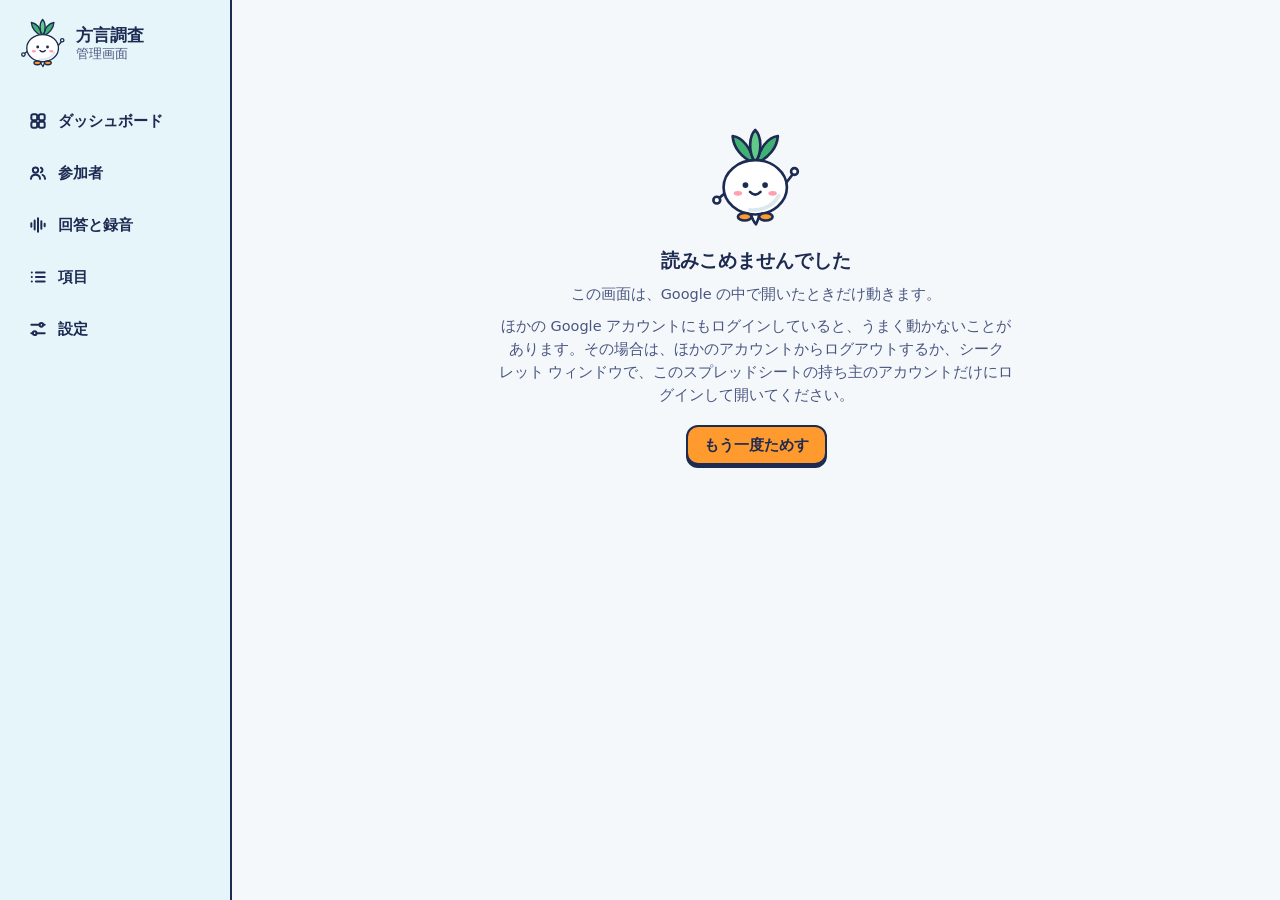
==== gas/admin.html @ 196e40b3 "調査者のための管理画面を足す（Google 側のプログラム 0.4.0） 進み具合や、届いた回答・録音を、スプレッドシートを開かなくても確かめられるようにした。  開き方 - ウェブアプリのURLの最" ====
<!DOCTYPE html>
<html lang="ja">
<head>
<meta charset="utf-8">
<base target="_blank">
<title>方言調査 管理画面</title>
<style>
/* 方言調査 管理画面 — 見た目
 *
 * 参加者のサイト（かごしま ことばさんぽ）と同じ色・同じ決まりで作る：
 *   押せるもの（ボタン・えらんだメニュー）は「藍色の太い線＋下の影」、読むだけの面は「細い線」。
 * 進み具合は、すごろくのマスをならべた形で見せる。
 */
:root {
  color-scheme: light;
  --ink: #1D2B53;
  --ink-2: #4A5680;
  --ink-3: #5C6789;
  --sky: #E6F5F9;
  --plane: #F4F8FB;
  --card: #FFFFFF;
  --line: #D5DEEA;
  --line-2: #E8EDF4;
  --link: #0E5A75;
  --bay-pale: #D3EEF5;
  --mikan: #FF9A2E;
  --leaf: #37B679;
  --leaf-pale: #DCF5E7;
  --sun: #FFD84D;
  --sun-pale: #FFF3BF;
  --rec: #D13B40;
  --rec-deep: #B4232A;
  --rec-pale: #FFE4E5;
  --ash: #C9CEDA;
  --ash-pale: #EEF1F6;
  /* グラフの色。色覚のちがいがあっても、どの2色がとなり合っても見分けられる組み合わせを、道具で確かめたもの */
  --series-1: #1284B0;
  --series-2: #EB6834;
  --series-3: #1BAF7A;
  --series-4: #6250D6;
  --grid: #E3EAF2;
  --axis: #BCC8D8;
  --drop: 0 3px 0 var(--ink);
  --font: "Hiragino Sans", "Hiragino Kaku Gothic ProN", "Yu Gothic UI", "Meiryo", "Noto Sans JP", system-ui, -apple-system, "Segoe UI", sans-serif;
}
*, *::before, *::after { box-sizing: border-box; }
/* scroll-padding：Tab キーで下のほうの入力欄へ移ったとき、画面の下にとどまる「保存」の帯のうしろに、かくれないようにする */
html { -webkit-text-size-adjust: 100%; text-size-adjust: 100%; scroll-padding-bottom: 116px; }
body {
  margin: 0; background: var(--plane); color: var(--ink);
  font-family: var(--font); font-size: 15px; line-height: 1.6; -webkit-font-smoothing: antialiased;
  overflow-wrap: anywhere; line-break: strict;
}
h1, h2, h3, p, ul, ol, dl, dd, figure { margin: 0; }
ul, ol { padding: 0; list-style: none; }
button, input, select, textarea { font: inherit; color: inherit; }
button { cursor: pointer; }
button:disabled { cursor: default; }
a { color: var(--link); }
:focus-visible { outline: 3px solid #2AA9C9; outline-offset: 2px; }
.icon { display: block; width: 20px; height: 20px; }
.sr { position: absolute; width: 1px; height: 1px; margin: -1px; padding: 0; border: 0; overflow: hidden; clip: rect(0 0 0 0); clip-path: inset(50%); white-space: nowrap; }
.num { font-variant-numeric: tabular-nums; }
.muted { color: var(--ink-2); }
.nowrap { white-space: nowrap; }

/* ---------- 骨組み ---------- */
.app { display: grid; grid-template-columns: 232px minmax(0, 1fr); min-height: 100vh; min-height: 100dvh; }
.side {
  position: sticky; top: 0; align-self: start; height: 100vh; height: 100dvh; overflow-y: auto;
  display: flex; flex-direction: column; padding: 18px 14px 14px;
  background: var(--sky); border-right: 2px solid var(--ink);
}
.brand { display: flex; align-items: center; padding: 0 6px 14px; }
.brand__mark { width: 46px; flex: none; margin-right: 10px; }
.brand__mark svg { display: block; width: 100%; height: auto; }
.brand__name { font-weight: 700; font-size: 17px; line-height: 1.3; }
.brand__sub { display: block; font-size: 12.5px; font-weight: 500; color: var(--ink-2); }
.side__site { margin: 0 2px 16px; }
.side__site .btn { width: 100%; }
.nav { display: grid; gap: 6px; }
.nav__item {
  display: flex; align-items: center; width: 100%; padding: 9px 12px;
  border: 2px solid transparent; border-radius: 12px; background: transparent;
  text-align: left; font-weight: 700; font-size: 15px; color: var(--ink);
}
.nav__item:hover:not(:disabled) { background: rgba(255, 255, 255, .65); }
.nav__item[aria-current="page"] { background: #fff; border-color: var(--ink); box-shadow: var(--drop); }
.nav__item:disabled, .tabs__item:disabled { opacity: .45; }
.nav__icon { flex: none; margin-right: 10px; }
.side__foot { margin-top: auto; padding-top: 18px; display: grid; gap: 2px; font-size: 13.5px; }
.side__link { display: flex; align-items: center; padding: 6px 8px; border-radius: 8px; color: var(--ink); text-decoration: none; font-weight: 500; white-space: nowrap; }
.side__link:hover { background: rgba(255, 255, 255, .65); }
.side__link .icon { width: 18px; height: 18px; margin-right: 8px; flex: none; }
.side__ver { padding: 8px 8px 0; color: var(--ink-2); font-size: 12px; }
.main { min-width: 0; padding: 26px 30px 64px; }
.main__inner { max-width: 1180px; margin: 0 auto; }
.is-loading .main__inner { opacity: .62; transition: opacity 200ms ease; }
.tabs { display: none; }
.app[data-mode="dialog"] { grid-template-columns: 212px minmax(0, 1fr); }
.app[data-mode="dialog"] .main { padding: 18px 20px 40px; }
.app[data-mode="dialog"] .side { padding-left: 12px; padding-right: 12px; }
.app[data-mode="dialog"] .side__foot { font-size: 13px; }

/* ---------- ボタン ---------- */
.btn {
  display: inline-flex; align-items: center; justify-content: center;
  min-height: 40px; padding: 6px 16px;
  border: 2px solid var(--ink); border-radius: 12px; background: #fff; color: var(--ink);
  box-shadow: var(--drop); font-weight: 700; font-size: 14.5px; line-height: 1.3; text-decoration: none; white-space: nowrap;
  transition: transform 70ms ease, box-shadow 70ms ease;
}
.btn:active:not(:disabled) { transform: translateY(3px); box-shadow: 0 0 0 var(--ink); }
.btn--primary { background: var(--mikan); }
.btn--danger { background: var(--rec-pale); }
.btn--small { min-height: 32px; padding: 3px 11px; font-size: 13px; border-radius: 10px; box-shadow: 0 2px 0 var(--ink); }
.btn--small:active:not(:disabled) { transform: translateY(2px); }
.btn:disabled { background: var(--ash-pale); color: var(--ink-3); border-color: var(--ash); box-shadow: 0 3px 0 var(--ash); }
.btn--small:disabled { box-shadow: 0 2px 0 var(--ash); }
.btn .icon { width: 18px; height: 18px; margin-right: 6px; }
.btn--small .icon { width: 15px; height: 15px; margin-right: 5px; }
.textbtn {
  display: inline-flex; align-items: center; padding: 2px 6px; margin: 0 -6px; border: 0; border-radius: 6px; background: none;
  color: var(--link); font-weight: 700; font-size: 13.5px; text-decoration: underline; text-underline-offset: 3px; white-space: nowrap;
}
.textbtn:hover:not(:disabled) { background: var(--bay-pale); }
.textbtn:disabled { color: var(--ink-3); text-decoration: none; }
.textbtn .icon { width: 15px; height: 15px; margin-right: 4px; }
.spin { animation: spin 900ms linear infinite; }
@keyframes spin { to { transform: rotate(360deg); } }

/* ---------- 見出し・カード ---------- */
.head { display: flex; align-items: flex-end; justify-content: space-between; flex-wrap: wrap; gap: 10px 16px; margin-bottom: 18px; }
.head__title { font-size: 26px; line-height: 1.3; font-weight: 700; letter-spacing: .01em; outline: none; }
.head__sub { margin-top: 2px; color: var(--ink-2); font-size: 14px; }
.head__tools { display: flex; align-items: center; gap: 10px; }
.head__time { color: var(--ink-2); font-size: 13px; }
.stack > * + * { margin-top: 16px; }
.grid { display: grid; gap: 16px; }
.grid--tiles { grid-template-columns: repeat(4, minmax(0, 1fr)); }
.grid--2-1 { grid-template-columns: minmax(0, 2fr) minmax(0, 1fr); }
.grid--1-1 { grid-template-columns: repeat(2, minmax(0, 1fr)); }
.card { background: var(--card); border: 1.5px solid var(--line); border-radius: 18px; padding: 18px 20px; min-width: 0; }
.card__head { display: flex; align-items: center; justify-content: space-between; flex-wrap: wrap; gap: 8px 12px; margin-bottom: 12px; }
.card__title { font-size: 16px; font-weight: 700; }
.card__tools { display: flex; align-items: center; gap: 10px; }
.card__note { margin-top: 12px; color: var(--ink-2); font-size: 13px; }
.empty { padding: 22px 8px; text-align: center; color: var(--ink-2); font-size: 14px; }

/* ---------- 数字のカード ---------- */
.tile { background: #fff; border: 1.5px solid var(--line); border-radius: 18px; padding: 15px 18px 14px; min-width: 0; }
.tile__label { color: var(--ink-2); font-size: 13.5px; font-weight: 700; }
.tile__value { display: flex; align-items: baseline; margin-top: 1px; font-size: 32px; line-height: 1.3; font-weight: 700; letter-spacing: .01em; }
.tile__unit { font-size: 16px; margin-left: 3px; }
.tile__value--state { align-items: center; font-size: 26px; line-height: 1.6; }
.tile__sub { margin-top: 1px; color: var(--ink-2); font-size: 13px; }
.dot { flex: none; width: 14px; height: 14px; margin-right: 9px; border-radius: 50%; border: 2px solid var(--ink); background: var(--leaf); }
.dot--stop { background: var(--rec); border-radius: 3px; }

/* ---------- 知らせ ---------- */
.notice { display: flex; align-items: flex-start; padding: 12px 14px; border: 1.5px solid #B9DCE8; border-radius: 14px; background: var(--sky); font-size: 14px; }
.notice .icon { flex: none; margin: 1px 10px 0 0; }
.notice--bad { background: var(--rec-pale); border: 2px solid var(--rec-deep); }
.notice--new { background: var(--leaf-pale); border-color: #9AD8B7; align-items: center; margin-bottom: 14px; }
.notice--new .icon { margin-top: 0; }
.notice__grow { flex: 1 1 auto; min-width: 0; }
.notice .btn { flex: none; margin-left: 12px; }
.flags { display: flex; flex-wrap: wrap; gap: 10px; }
.flag {
  display: inline-flex; align-items: center; padding: 5px 13px 5px 10px;
  border: 2px solid var(--ink); border-radius: 999px; background: var(--sun-pale); box-shadow: 0 2px 0 var(--ink);
  font-weight: 700; font-size: 13.5px;
}
.flag:active { transform: translateY(2px); box-shadow: none; }
.flag .icon { width: 17px; height: 17px; margin-right: 6px; }

/* ---------- 小さな札 ---------- */
.pid {
  display: inline-block; flex: none; padding: 0 8px; border: 1.5px solid var(--ink); border-radius: 8px; background: var(--sky);
  font-weight: 700; font-size: 13px; line-height: 21px; letter-spacing: .03em; font-variant-numeric: tabular-nums; white-space: nowrap;
  max-width: 13em; overflow: hidden; text-overflow: ellipsis; vertical-align: middle;
}
button.pid:hover { background: #fff; }
.chip {
  display: inline-flex; align-items: center; flex: none; padding: 0 9px; border: 1.5px solid var(--ink-2); border-radius: 999px; background: #fff;
  font-size: 12.5px; font-weight: 700; line-height: 21px; white-space: nowrap;
}
.chip .icon { width: 13px; height: 13px; margin-right: 4px; }
.chip--ok { background: var(--leaf-pale); border-color: var(--ink); }
.chip--warn { background: var(--sun-pale); border-color: var(--ink); }
.chip--stop { background: var(--rec-pale); border-color: var(--rec-deep); }
.chip--mute { background: var(--ash-pale); border-color: var(--ash); color: var(--ink-2); }

/* ---------- すごろくのマス（進み具合） ---------- */
.strip { display: inline-flex; flex: none; flex-wrap: wrap; gap: 3px; vertical-align: middle; }
.strip__cell { position: relative; flex: none; width: 17px; height: 17px; border-radius: 5px; background: var(--ash-pale); border: 1.5px solid var(--ash); overflow: hidden; }
.strip__cell[data-state="done"] { background: var(--leaf); border-color: var(--ink); }
.strip__cell[data-state="part"] { background: #fff; border-color: var(--ink-2); }
.strip__cell[data-state="part"]::after { content: ''; position: absolute; left: 0; right: 0; bottom: 0; height: var(--part, 50%); background: var(--leaf); opacity: .6; }
.progress { display: flex; align-items: center; flex-wrap: wrap; gap: 4px 10px; }
.table .progress { flex-wrap: nowrap; }
.progress__count { font-size: 13px; color: var(--ink-2); font-variant-numeric: tabular-nums; white-space: nowrap; }

/* ---------- グラフ ---------- */
.seg { display: inline-flex; padding: 3px; border-radius: 10px; background: var(--ash-pale); }
.seg__btn { border: 0; background: transparent; padding: 3px 12px; border-radius: 8px; font-size: 13px; font-weight: 700; color: var(--ink-2); }
.seg__btn[aria-pressed="true"] { background: #fff; color: var(--ink); box-shadow: 0 0 0 1.5px var(--ink); }
.card--chart { display: flex; flex-direction: column; }
#chart-plot { flex: 1 1 auto; min-height: 224px; }
.chart { position: relative; outline: none; border-radius: 8px; }
.chart:focus-visible { box-shadow: 0 0 0 3px #2AA9C9; }
.chart svg { display: block; }
.chart text { font-family: var(--font); font-size: 11.5px; fill: var(--ink-3); font-variant-numeric: tabular-nums; }
.chart text.chart__none { font-size: 13.5px; fill: var(--ink-2); }
.chart__bar { fill: var(--series-1); }
.chart__bar[data-on="true"] { fill: #0C6A90; }
.chart__tip {
  position: absolute; z-index: 2; pointer-events: none; transform: translate(-50%, -100%);
  padding: 5px 10px 6px; border-radius: 10px; background: var(--ink); color: #fff; font-size: 12px; line-height: 1.45; white-space: nowrap; text-align: center;
}
.chart__tip strong { display: block; font-size: 15px; }
.chart__table { max-height: 232px; overflow-y: auto; }
.steps { display: grid; grid-template-columns: minmax(0, 1fr); gap: 11px; max-height: 452px; overflow-y: auto; }
.steprow__label { display: flex; justify-content: space-between; align-items: baseline; margin-bottom: 4px; font-size: 13.5px; }
.steprow__name { font-weight: 700; min-width: 0; overflow: hidden; text-overflow: ellipsis; white-space: nowrap; margin-right: 8px; }
.steprow__val { flex: none; color: var(--ink-2); font-variant-numeric: tabular-nums; }
.meter { height: 12px; border-radius: 6px; background: var(--bay-pale); overflow: hidden; }
.meter__fill { height: 100%; min-width: 0; background: var(--series-1); border-radius: 0 6px 6px 0; }

/* ---------- 一覧 ---------- */
.list__row { padding: 11px 0; border-top: 1.5px solid var(--line-2); }
.list__row:first-child { border-top: 0; padding-top: 2px; }
.list__row:last-child { padding-bottom: 2px; }
.list__top { display: flex; align-items: center; gap: 8px; }
.list__grow { flex: 1 1 auto; min-width: 0; overflow: hidden; text-overflow: ellipsis; white-space: nowrap; color: var(--ink-2); font-size: 13.5px; }
.list__time { flex: none; color: var(--ink-2); font-size: 12.5px; white-space: nowrap; }
.list__main { display: flex; align-items: center; flex-wrap: wrap; gap: 6px 10px; margin-top: 5px; }
.answer { font-weight: 700; font-size: 15.5px; }
.answer__sub { display: block; margin-top: 2px; color: var(--ink-2); font-size: 13px; font-weight: 500; }
.audio { display: inline-flex; align-items: center; flex-wrap: wrap; gap: 6px; }
.playbtn {
  display: inline-flex; align-items: center; min-height: 30px; padding: 2px 11px 2px 8px;
  border: 2px solid var(--ink); border-radius: 999px; background: #fff; box-shadow: 0 2px 0 var(--ink);
  font-size: 13px; font-weight: 700; white-space: nowrap; font-variant-numeric: tabular-nums;
}
.playbtn:active { transform: translateY(2px); box-shadow: none; }
.playbtn .icon { width: 15px; height: 15px; margin-right: 5px; }
.playbtn[data-state="playing"] { background: var(--mikan); }
.playbtn[data-state="loading"] { color: var(--ink-2); }

/* ---------- 表 ----------
 * 表の中に、もうひとつ小さな表（文節ごとの回答）が入ることがあるので、決まりは「すぐ下の子」だけに当てる。 */
.tablewrap { position: relative; overflow-x: auto; margin: 0 -20px; padding: 0 20px; }
.table { width: 100%; border-collapse: collapse; font-size: 14px; }
.table > thead > tr > th { text-align: left; vertical-align: middle; font-size: 12.5px; color: var(--ink-2); font-weight: 700; padding: 6px 10px 8px; border-bottom: 1.5px solid var(--line); white-space: nowrap; }
.table > tbody > tr > td { padding: 11px 10px; border-bottom: 1.5px solid var(--line-2); vertical-align: top; }
.table > tbody > tr:last-child > td { border-bottom: 0; }
.table > thead > tr > th:first-child, .table > tbody > tr > td:first-child { padding-left: 0; }
.table > thead > tr > th:last-child, .table > tbody > tr > td:last-child { padding-right: 0; }
.table > thead > tr > .right, .table > tbody > tr > .right { text-align: right; }
.table > tbody > tr[data-off="true"] > td { background: #FAFBFD; }
.cell-q { min-width: 180px; max-width: 320px; }
.cell-q__id, .subline { display: block; margin-top: 2px; color: var(--ink-3); font-size: 12.5px; }
.cell-a { min-width: 160px; max-width: 340px; }
.table > tbody > tr.detail > td { background: #FAFCFE; padding: 14px 16px 16px; }
.detail__box > * + * { margin-top: 14px; }
.kv { display: grid; grid-template-columns: max-content minmax(0, 1fr) max-content minmax(0, 1fr); gap: 4px 14px; font-size: 13.5px; }
.kv dt { color: var(--ink-2); }
.kv dd { margin-right: 14px; }
.kv__parts { display: flex; flex-wrap: wrap; gap: 0 14px; }
.segs__wrap { overflow-x: auto; }
.segs { border-collapse: collapse; font-size: 14px; background: #fff; }
.segs th, .segs td { border: 1.5px solid var(--line); padding: 5px 12px; text-align: center; white-space: nowrap; }
.segs th { background: var(--ash-pale); font-weight: 500; color: var(--ink-2); font-size: 13px; }
.segs td { font-weight: 700; }
.detail__links { display: flex; flex-wrap: wrap; gap: 8px 18px; }
.pager { display: flex; align-items: center; justify-content: space-between; flex-wrap: wrap; gap: 10px; margin-top: 14px; padding-top: 14px; border-top: 1.5px solid var(--line-2); font-size: 13.5px; color: var(--ink-2); }
.pager__btns { display: flex; gap: 10px; }
.table--items { table-layout: fixed; }
.table--items .col-n { width: 96px; }
.table--items .col-bar { width: 30%; }
.table--items .col-go { width: 96px; }
.table--items .cell-q { max-width: none; }
.stackbar { display: flex; height: 12px; min-width: 120px; }
.stackbar__seg { height: 100%; margin-right: 2px; }
.stackbar__seg:first-child { border-radius: 4px 0 0 4px; }
.stackbar__seg:last-child { margin-right: 0; border-radius: 0 4px 4px 0; }
.stackbar__seg:only-child { border-radius: 4px; }
.stackbar--none { background: var(--ash-pale); border-radius: 4px; }
.legend { display: flex; flex-wrap: wrap; gap: 4px 16px; font-size: 13px; color: var(--ink-2); }
.legend__item { display: inline-flex; align-items: center; }
.legend__key { width: 12px; height: 12px; border-radius: 3px; margin-right: 6px; }
.breakdown { margin-top: 4px; font-size: 12.5px; color: var(--ink-2); }
.stephead { display: flex; align-items: baseline; flex-wrap: wrap; gap: 4px 12px; margin: 22px 0 6px; }
.stephead:first-child { margin-top: 0; }
.stephead__title { font-size: 15px; font-weight: 700; }

/* 表が横に入りきらないとき・スマートフォンでは、1行を1枚のカードの形にする（JavaScript が is-stacked を付ける） */
.table--stack.is-stacked > thead { display: none; }
.pickall.pickall--stack { display: none; }
.has-stacked > .pickall.pickall--stack { display: flex; padding: 2px 0 12px; border-bottom: 1.5px solid var(--line-2); font-size: 13.5px; font-weight: 700; }
.table--stack.is-stacked, .table--stack.is-stacked > tbody, .table--stack.is-stacked > tbody > tr, .table--stack.is-stacked > tbody > tr > td { display: block; }
.table--stack.is-stacked { table-layout: auto; }
.table--stack.is-stacked > tbody > tr { padding: 12px 0; border-bottom: 1.5px solid var(--line-2); }
.table--stack.is-stacked > tbody > tr:last-child { border-bottom: 0; }
.table--stack.is-stacked > tbody > tr > td { padding: 3px 0; border: 0; max-width: none; min-width: 0; width: auto; }
.table--stack.is-stacked > tbody > tr > td:empty { display: none; }
.table--stack.is-stacked > tbody > tr > td[data-label] { display: grid; grid-template-columns: 92px minmax(0, 1fr); gap: 8px; align-items: start; justify-items: start; }
.table--stack.is-stacked > tbody > tr > td[data-label]::before { content: attr(data-label); color: var(--ink-2); font-size: 12.5px; padding-top: 2px; }
.table--stack.is-stacked > tbody > tr > td[data-label] > .grow { justify-self: stretch; }
.table--stack.is-stacked > tbody > tr > td.right { text-align: left; }
.table--stack.is-stacked > tbody > tr.detail { border-bottom: 1.5px solid var(--line-2); padding: 0 0 12px; }
.table--stack.is-stacked > tbody > tr.detail > td { padding: 12px; border-radius: 12px; }
.table--stack.is-stacked .rowactions { justify-content: flex-start; }
.table--stack.is-stacked .progress { flex-wrap: wrap; }
/* 参加者の表：あまった幅は、メモの列に回す（メモを読みやすく、書きやすくする） */
.table--people:not(.is-stacked) > tbody > tr > td.c-memo { width: 36%; }
/* 回答：1件を、ひとまとまりの小さなカードにする */
.table--answers.is-stacked > tbody > tr.arow { display: flex; flex-wrap: wrap; align-items: center; gap: 4px 10px; }
.table--answers.is-stacked .c-pid { order: 1; align-self: flex-start; }
.table--answers.is-stacked .c-q { order: 2; flex: 1 1 0; align-self: flex-start; color: var(--ink-2); font-size: 13.5px; }
.table--answers.is-stacked .c-time { order: 3; align-self: flex-start; color: var(--ink-2); font-size: 12.5px; }
.table--answers.is-stacked .c-a { order: 4; flex: 0 0 100%; }
.table--answers.is-stacked .c-audio { order: 5; }
.table--answers.is-stacked .c-snr { order: 6; font-size: 13px; }
.table--answers.is-stacked .c-snr::before { content: '声と雑音の差 '; color: var(--ink-2); font-size: 12.5px; }
.table--answers.is-stacked .c-audio--none, .table--answers.is-stacked .c-snr--none { display: none; }
.table--answers.is-stacked .c-more { order: 7; margin-left: auto; }
/* 参加者 */
.table--people.is-stacked > tbody > tr { display: flex; flex-wrap: wrap; align-items: center; gap: 4px 12px; }
.table--people.is-stacked .c-id { order: 1; }
.table--people.is-stacked .c-last { order: 2; margin-left: auto; color: var(--ink-2); font-size: 12.5px; }
.table--people.is-stacked .c-last::before { content: '最後の回答 '; }
.table--people.is-stacked .c-last .subline { text-align: right; }
.table--people.is-stacked .c-prog { order: 3; flex: 0 0 100%; }
.table--people.is-stacked .c-pw { order: 4; flex: 0 0 100%; }
.table--people.is-stacked .c-memo { order: 6; flex: 0 0 100%; }
.table--people.is-stacked .c-act { order: 7; flex: 0 0 100%; }

/* ---------- 入力 ---------- */
.toolbar { display: flex; flex-wrap: wrap; align-items: center; gap: 10px; margin-bottom: 14px; }
.toolbar__grow { flex: 1 1 180px; min-width: 150px; }
.toolbar__end { margin-left: auto; display: flex; flex-wrap: wrap; align-items: center; gap: 10px; }
.input, .select, .textarea {
  width: 100%; min-height: 40px; padding: 6px 11px; border: 2px solid var(--ink); border-radius: 10px; background: #fff; font-size: 15px; line-height: 1.5;
}
.input:disabled, .textarea:disabled, .select:disabled { background: var(--ash-pale); border-color: var(--ash); color: var(--ink-3); }
.textarea { min-height: 84px; resize: vertical; line-height: 1.6; }
.select {
  -webkit-appearance: none; appearance: none; padding-right: 32px;
  background-image: url("data:image/svg+xml,%3Csvg xmlns='http://www.w3.org/2000/svg' viewBox='0 0 24 24' fill='none' stroke='%231D2B53' stroke-width='2.6' stroke-linecap='round' stroke-linejoin='round'%3E%3Cpath d='M6 9.500l6 6 6-6'/%3E%3C/svg%3E");
  background-repeat: no-repeat; background-position: right 9px center; background-size: 16px;
}
.toolbar .select { width: auto; max-width: 100%; }
.input--narrow { max-width: 120px; }
.field + .field { margin-top: 16px; }
.field__label { display: block; font-weight: 700; font-size: 14px; margin-bottom: 4px; }
.field__hint { margin-top: 4px; color: var(--ink-2); font-size: 13px; }
.check { display: inline-flex; align-items: center; font-size: 13.5px; font-weight: 700; cursor: pointer; }
.check input { flex: none; width: 18px; height: 18px; margin: 0 7px 0 0; accent-color: var(--ink); }
/* 保存の帯：画面の下にとどまる。帯の下や横から、うしろの文字がのぞかないように、地の色の帯を敷く */
.savebar { position: sticky; bottom: 0; z-index: 5; margin-top: 6px; padding: 10px 0 14px; background: linear-gradient(rgba(244, 248, 251, 0), var(--plane) 10px); }
.savebar__box { display: flex; align-items: center; flex-wrap: wrap; gap: 8px 14px; padding: 12px 16px; border: 2px solid var(--ink); border-radius: 14px; background: #fff; box-shadow: var(--drop); }
.stack > .savebar + * { margin-top: 2px; }
.savebar__msg { font-size: 13.5px; color: var(--ink-2); }
.savebar__msg--bad { color: var(--rec-deep); font-weight: 700; }
.openrow { display: flex; align-items: center; justify-content: space-between; flex-wrap: wrap; gap: 12px; }
.openrow__state { display: flex; align-items: center; font-size: 20px; font-weight: 700; }
.linkrow { display: flex; flex-wrap: wrap; gap: 10px; }
.memo { display: flex; align-items: flex-start; gap: 6px; min-width: 110px; }
.memo__text { flex: 1 1 auto; min-width: 0; font-size: 13.5px; }
.memo__edit { flex: none; border: 0; background: none; padding: 2px; border-radius: 6px; color: var(--ink-2); }
.memo__edit:hover { background: var(--bay-pale); color: var(--ink); }
.memo__edit .icon { width: 16px; height: 16px; }
.memo .input { min-height: 34px; padding: 3px 8px; font-size: 14px; }
.pw { font-variant-numeric: tabular-nums; letter-spacing: .08em; white-space: nowrap; }
.rowactions { display: flex; align-items: center; gap: 8px 12px; justify-content: flex-end; }
.idcell { display: flex; align-items: center; gap: 8px; }
.notes { margin-top: 6px; }
.pick { flex: none; width: 18px; height: 18px; margin: 0; accent-color: var(--ink); }
.pick--none { visibility: hidden; }
.pickall { display: flex; align-items: center; gap: 8px; }

/* ---------- 窓・知らせ・読みこみ ---------- */
.layer { position: fixed; top: 0; right: 0; bottom: 0; left: 0; z-index: 50; display: none; align-items: center; justify-content: center; padding: 16px; background: rgba(29, 43, 83, .45); }
.layer[data-open="true"] { display: flex; }
.dialog { width: 100%; max-width: 460px; max-height: calc(100vh - 32px); overflow: auto; background: #fff; border: 2px solid var(--ink); border-radius: 18px; padding: 20px; box-shadow: 0 6px 0 var(--ink); }
.dialog--wide { max-width: 560px; }
.dialog__title { font-size: 18px; font-weight: 700; line-height: 1.4; margin-bottom: 8px; outline: none; }
.dialog__body { font-size: 14.5px; }
.dialog__body p + p { margin-top: 8px; }
.dialog__error { margin-top: 10px; color: var(--rec-deep); font-weight: 700; font-size: 13.5px; }
.dialog__actions { display: flex; justify-content: flex-end; flex-wrap: wrap; gap: 10px; margin-top: 18px; }
.newlist { margin-top: 10px; border: 1.5px solid var(--line); border-radius: 12px; max-height: 240px; overflow: auto; }
.newlist table { width: 100%; border-collapse: collapse; font-size: 15px; }
.newlist th, .newlist td { padding: 7px 14px; text-align: left; border-bottom: 1.5px solid var(--line-2); }
.newlist tr:last-child td { border-bottom: 0; }
.newlist th { font-size: 12.5px; color: var(--ink-2); }
.toast { position: fixed; left: 50%; bottom: 26px; z-index: 60; transform: translateX(-50%); width: max-content; max-width: calc(100vw - 32px); padding: 9px 16px; border-radius: 12px; background: var(--ink); color: #fff; font-weight: 700; font-size: 14px; }
body[data-screen="settings"] .toast { bottom: 108px; }
.screen { display: grid; justify-items: center; align-content: center; min-height: 60vh; padding: 24px; text-align: center; }
.screen__mark { width: 92px; margin-bottom: 12px; }
.screen__title { font-size: 19px; font-weight: 700; margin-bottom: 8px; outline: none; }
.screen__text { max-width: 520px; color: var(--ink-2); font-size: 14.5px; }
.screen__text + .screen__text { margin-top: 8px; }
.screen .btn { margin-top: 18px; }
.screen__detail { margin-top: 14px; max-width: 520px; font-size: 12px; color: var(--ink-3); word-break: break-all; }
.rescue { width: 100%; max-width: 560px; margin-top: 22px; text-align: left; }
.rescue .field__label { margin-top: 12px; }

/* ---------- 参加者カード（印刷） ----------
 * A4 の紙1枚に、たて3段×よこ2列で6枚。 */
#print-root { display: none; }
body.printing { background: #fff; }
body.printing > .app, body.printing > .layer { display: none !important; }
body.printing > #print-root { display: block; padding: 18px; }
.print__bar { display: flex; align-items: center; flex-wrap: wrap; gap: 10px 14px; max-width: 190mm; margin: 0 auto 16px; padding: 12px 16px; border: 1.5px solid #B9DCE8; border-radius: 14px; background: var(--sky); }
.print__bar p { flex: 1 1 220px; font-size: 14px; }
.print__title { font-weight: 700; outline: none; }
.pcards { display: grid; grid-template-columns: repeat(2, minmax(0, 1fr)); grid-auto-rows: 84mm; gap: 5mm; max-width: 190mm; margin: 0 auto; }
.pcard { display: flex; flex-direction: column; break-inside: avoid; page-break-inside: avoid; overflow: hidden; padding: 6mm 6.5mm 5mm; border: 0.4mm dashed #8A93AD; border-radius: 3mm; color: #111; background: #fff; }
.pcard__title { font-size: 11pt; font-weight: 700; margin-bottom: 3mm; }
.pcard__top { display: flex; justify-content: space-between; align-items: flex-start; }
.pcard__kv { min-width: 0; }
.pcard__kv dt { font-size: 9pt; color: #444; line-height: 1.4; }
.pcard__kv dd { font-size: 21pt; font-weight: 700; letter-spacing: .1em; font-variant-numeric: tabular-nums; line-height: 1.25; margin-bottom: 2mm; }
.pcard__kv dd.is-long { font-size: 13pt; letter-spacing: .04em; }
.pcard__kv dd.is-xlong { font-size: 9pt; letter-spacing: 0; line-height: 1.35; word-break: break-all; }
.pcard__kv dd.is-none { font-size: 11pt; letter-spacing: 0; font-weight: 500; color: #444; }
.pcard__qr { flex: none; width: 30mm; height: 30mm; margin: -1mm -1.5mm 0 3mm; }
.pcard__qr svg { display: block; width: 100%; height: 100%; }
.pcard__site { margin-top: auto; font-size: 9.5pt; line-height: 1.45; word-break: normal; overflow-wrap: anywhere; }
.pcard__label { display: block; font-size: 8pt; color: #444; }
.pcard__hint { margin-top: 2mm; font-size: 7.5pt; color: #444; line-height: 1.5; }
@page { size: A4; margin: 10mm; }
@media print {
  html, body { background: #fff !important; }
  body.printing > #print-root { padding: 0; }
  .print__bar, .toast { display: none !important; }
  .pcards { grid-template-columns: repeat(2, minmax(0, 1fr)) !important; grid-auto-rows: 84mm !important; max-width: none; }
}

/* ---------- 中くらいの幅（タブレット・小さめの窓）：表が表の形のまま入りやすいように、すきまをつめる ---------- */
@media screen and (min-width: 861px) and (max-width: 1180px) {
  .app { grid-template-columns: 208px minmax(0, 1fr); }
  .side { padding-left: 10px; padding-right: 10px; }
  .main { padding: 20px 18px 56px; }
  .card { padding: 16px; }
  .tablewrap { margin: 0 -16px; padding: 0 16px; }
  .table > thead > tr > th, .table > tbody > tr > td { padding-left: 6px; padding-right: 6px; }
  .cell-q { min-width: 140px; }
  .cell-a { min-width: 120px; }
  .memo { min-width: 72px; }
  .table--people .c-last .subline { white-space: normal; }
}

/* ---------- せまい画面（スマートフォン） ---------- */
@media screen and (max-width: 860px) {
  .app, .app[data-mode="dialog"] { display: block; }
  .side { display: none; }
  .main, .app[data-mode="dialog"] .main { padding: 18px 16px 96px; }
  .tabs {
    position: fixed; left: 0; right: 0; bottom: 0; z-index: 20; display: grid; grid-template-columns: repeat(5, 1fr);
    background: #fff; border-top: 2px solid var(--ink); padding-bottom: env(safe-area-inset-bottom);
  }
  .tabs__item { display: grid; justify-items: center; gap: 1px; padding: 7px 2px 6px; border: 0; background: none; font-size: 11px; font-weight: 700; color: var(--ink-2); }
  .tabs__item[aria-current="page"] { color: var(--ink); background: var(--sky); }
  .tabs__item .icon { width: 22px; height: 22px; }
  .head__title { font-size: 22px; }
  .grid--tiles { grid-template-columns: repeat(2, minmax(0, 1fr)); gap: 12px; }
  .grid--2-1, .grid--1-1 { grid-template-columns: minmax(0, 1fr); }
  .card { padding: 16px; border-radius: 16px; }
  .tile { padding: 12px 14px; border-radius: 16px; }
  .tile__value { font-size: 26px; }
  .tile__value--state { font-size: 21px; }
  .tablewrap { margin: 0 -16px; padding: 0 16px; }
  .toast { bottom: 84px; }
  body[data-screen="settings"] .toast { bottom: 196px; }
  html { scroll-padding-bottom: 210px; }
  .toolbar__end { margin-left: 0; }
  .toolbar .select { flex: 1 1 140px; }
  .kv { grid-template-columns: max-content minmax(0, 1fr); }
  .kv dd { margin-right: 0; }
  .savebar { bottom: calc(56px + env(safe-area-inset-bottom)); }
  .notice--new { flex-wrap: wrap; }
  .notice--new .btn { margin: 8px 0 0 30px; }
  .pcards { grid-template-columns: minmax(0, 1fr); grid-auto-rows: auto; }
  .pcard { min-height: 70mm; }
  /* 指で押しやすい大きさにする。入力欄の文字は 16px 以上（iPhone が画面を勝手に拡大しないように） */
  .btn--small { min-height: 40px; padding: 6px 14px; font-size: 14px; }
  .textbtn { padding: 9px 8px; margin: -5px -8px; font-size: 14px; }
  .playbtn { min-height: 40px; padding: 4px 14px 4px 11px; font-size: 14px; }
  .seg__btn { padding: 9px 14px; font-size: 14px; }
  .flag { min-height: 40px; }
  .pick, .check input { width: 24px; height: 24px; }
  .memo__edit { padding: 12px; margin: -10px -8px -10px 0; }
  button.pid, button.chip { line-height: 30px; padding-left: 12px; padding-right: 12px; }
  .input, .select, .textarea, .memo .input { font-size: 16px; }
  .input, .select { min-height: 44px; }
  .memo .input { min-height: 40px; }
}
@media (prefers-reduced-motion: reduce) {
  *, *::before, *::after { animation: none !important; transition: none !important; }
}
</style>
</head>
<body>
<div id="app" class="app"></div>
<div id="layer" class="layer"></div>
<div id="print-root"></div>
<script>
/*
 * QRコードを作る（参加者カードに、サイトのアドレスを印刷するため）。
 * 外の部品は読みこまず、ここに書いてあるものだけで作る。
 * 8ビットの文字・誤り訂正レベル M・型番 1〜10（半角で 213 文字まで）に対応。
 */
var KSQR = (function () {
  'use strict';
  // 型番 1〜10、誤り訂正レベル M のときの決まった数（JIS X 0510 の表から）
  var ECC = [0, 10, 16, 26, 18, 24, 16, 18, 22, 22, 26];          // 1ブロックあたりの誤り訂正の語数
  var BLOCKS = [0, 1, 1, 1, 2, 2, 4, 4, 4, 5, 5];                  // ブロックの数
  var RAW = [0, 26, 44, 70, 100, 134, 172, 196, 242, 292, 346];    // 全体の語数
  var ALIGN = [null, [], [6, 18], [6, 22], [6, 26], [6, 30], [6, 34], [6, 22, 38], [6, 24, 42], [6, 26, 46], [6, 28, 50]];

  // 誤り訂正（リード・ソロモン符号）
  function mul(x, y) {
    var z = 0;
    for (var i = 7; i >= 0; i--) {
      z = (z << 1) ^ ((z >>> 7) * 0x11D);
      z ^= ((y >>> i) & 1) * x;
    }
    return z;
  }
  function divisor(degree) {
    var result = [], root = 1, i, j;
    for (i = 0; i < degree - 1; i++) result.push(0);
    result.push(1);
    for (i = 0; i < degree; i++) {
      for (j = 0; j < result.length; j++) {
        result[j] = mul(result[j], root);
        if (j + 1 < result.length) result[j] ^= result[j + 1];
      }
      root = mul(root, 2);
    }
    return result;
  }
  function remainder(data, div) {
    var result = [], i, k;
    for (i = 0; i < div.length; i++) result.push(0);
    for (k = 0; k < data.length; k++) {
      var factor = data[k] ^ result.shift();
      result.push(0);
      for (i = 0; i < div.length; i++) result[i] ^= mul(div[i], factor);
    }
    return result;
  }

  function utf8(text) {
    var s = unescape(encodeURIComponent(String(text))), out = [];
    for (var i = 0; i < s.length; i++) out.push(s.charCodeAt(i));
    return out;
  }
  function capacity(version) { return RAW[version] - ECC[version] * BLOCKS[version]; }
  function fits(count, version) { return 4 + (version < 10 ? 8 : 16) + count * 8 <= capacity(version) * 8; }

  // 文字を、データの語の列にする
  function dataCodewords(bytes, version) {
    var total = capacity(version) * 8, bits = [], i, j;
    function put(value, len) { for (var n = len - 1; n >= 0; n--) bits.push((value >>> n) & 1); }
    put(4, 4);                                                    // 8ビットの文字のしるし
    put(bytes.length, version < 10 ? 8 : 16);
    for (i = 0; i < bytes.length; i++) put(bytes[i], 8);
    put(0, Math.min(4, total - bits.length));                     // 終わりのしるし
    put(0, (8 - bits.length % 8) % 8);
    for (var pad = 0xEC; bits.length < total; pad ^= 0xEC ^ 0x11) put(pad, 8);
    var out = [];
    for (i = 0; i < bits.length; i += 8) {
      var b = 0;
      for (j = 0; j < 8; j++) b = (b << 1) | bits[i + j];
      out.push(b);
    }
    return out;
  }
  // ブロックに分けて誤り訂正の語を付け、決まった順にまぜる
  function interleave(data, version) {
    var numBlocks = BLOCKS[version], eccLen = ECC[version], raw = RAW[version];
    var numShort = numBlocks - raw % numBlocks, shortLen = Math.floor(raw / numBlocks);
    var blocks = [], div = divisor(eccLen), k = 0, i, j;
    for (i = 0; i < numBlocks; i++) {
      var dat = data.slice(k, k + shortLen - eccLen + (i < numShort ? 0 : 1));
      k += dat.length;
      var ecc = remainder(dat, div);
      if (i < numShort) dat.push(0);
      blocks.push(dat.concat(ecc));
    }
    var result = [];
    for (i = 0; i < blocks[0].length; i++) {
      for (j = 0; j < blocks.length; j++) {
        if (i !== shortLen - eccLen || j >= numShort) result.push(blocks[j][i]);
      }
    }
    return result;
  }

  var MASKS = [
    function (x, y) { return (x + y) % 2 === 0; },
    function (x, y) { return y % 2 === 0; },
    function (x, y) { return x % 3 === 0; },
    function (x, y) { return (x + y) % 3 === 0; },
    function (x, y) { return (Math.floor(x / 3) + Math.floor(y / 2)) % 2 === 0; },
    function (x, y) { return x * y % 2 + x * y % 3 === 0; },
    function (x, y) { return (x * y % 2 + x * y % 3) % 2 === 0; },
    function (x, y) { return ((x + y) % 2 + x * y % 3) % 2 === 0; }
  ];

  // 読みとりにくい模様（同じ色の続き・かたまり・目印に似た並び・白黒のかたより）ほど、点が高くなる
  function penalty(m) {
    var size = m.length, score = 0, dark = 0, x, y, run, line, col;
    function runs(cells) {
      var total = 0, len = 1;
      for (var i = 1; i <= cells.length; i++) {
        if (i < cells.length && cells[i] === cells[i - 1]) { len++; continue; }
        if (len >= 5) total += len - 2;
        len = 1;
      }
      return total;
    }
    function finderLike(cells) {
      var text = '', n = 0, at;
      for (var i = 0; i < cells.length; i++) text += cells[i] ? '1' : '0';
      for (at = text.indexOf('10111010000'); at >= 0; at = text.indexOf('10111010000', at + 1)) n++;
      for (at = text.indexOf('00001011101'); at >= 0; at = text.indexOf('00001011101', at + 1)) n++;
      return n * 40;
    }
    for (y = 0; y < size; y++) {
      line = m[y]; col = [];
      for (x = 0; x < size; x++) { col.push(m[x][y]); if (m[y][x]) dark++; }
      score += runs(line) + runs(col) + finderLike(line) + finderLike(col);
    }
    for (y = 0; y < size - 1; y++) {
      for (x = 0; x < size - 1; x++) {
        run = m[y][x];
        if (run === m[y][x + 1] && run === m[y + 1][x] && run === m[y + 1][x + 1]) score += 3;
      }
    }
    var total = size * size;
    score += (Math.ceil(Math.abs(dark * 20 - total * 10) / total) - 1) * 10;
    return score;
  }

  function build(version, codewords, forcedMask) {
    var size = version * 4 + 17, m = [], fn = [], x, y, i, j, dx, dy;
    for (y = 0; y < size; y++) {
      m.push([]); fn.push([]);
      for (x = 0; x < size; x++) { m[y].push(false); fn[y].push(false); }
    }
    function set(px, py, dark) { m[py][px] = !!dark; fn[py][px] = true; }
    function finder(cx, cy) {
      for (dy = -4; dy <= 4; dy++) {
        for (dx = -4; dx <= 4; dx++) {
          var dist = Math.max(Math.abs(dx), Math.abs(dy)), xx = cx + dx, yy = cy + dy;
          if (xx >= 0 && xx < size && yy >= 0 && yy < size) set(xx, yy, dist !== 2 && dist !== 4);
        }
      }
    }
    function drawFormat(mask) {
      var rem = mask, k;                                          // 誤り訂正レベル M のしるしは 00
      for (k = 0; k < 10; k++) rem = (rem << 1) ^ ((rem >>> 9) * 0x537);
      var bits = ((mask << 10) | rem) ^ 0x5412;
      function bit(n) { return ((bits >>> n) & 1) !== 0; }
      for (k = 0; k <= 5; k++) set(8, k, bit(k));
      set(8, 7, bit(6)); set(8, 8, bit(7)); set(7, 8, bit(8));
      for (k = 9; k < 15; k++) set(14 - k, 8, bit(k));
      for (k = 0; k < 8; k++) set(size - 1 - k, 8, bit(k));
      for (k = 8; k < 15; k++) set(8, size - 15 + k, bit(k));
      set(8, size - 8, true);
    }
    function applyMask(mask) {
      for (var yy = 0; yy < size; yy++) for (var xx = 0; xx < size; xx++) if (!fn[yy][xx] && MASKS[mask](xx, yy)) m[yy][xx] = !m[yy][xx];
    }

    // 決まった模様（位置を知るための目印など）
    for (i = 0; i < size; i++) { set(6, i, i % 2 === 0); set(i, 6, i % 2 === 0); }
    finder(3, 3); finder(size - 4, 3); finder(3, size - 4);
    var pos = ALIGN[version];
    for (i = 0; i < pos.length; i++) {
      for (j = 0; j < pos.length; j++) {
        if ((i === 0 && j === 0) || (i === 0 && j === pos.length - 1) || (i === pos.length - 1 && j === 0)) continue;
        for (dy = -2; dy <= 2; dy++) for (dx = -2; dx <= 2; dx++) set(pos[i] + dx, pos[j] + dy, Math.max(Math.abs(dx), Math.abs(dy)) !== 1);
      }
    }
    drawFormat(0);                                                // 場所をとっておく（あとで書き直す）
    if (version >= 7) {
      var rem = version;
      for (i = 0; i < 12; i++) rem = (rem << 1) ^ ((rem >>> 11) * 0x1F25);
      var vbits = (version << 12) | rem;
      for (i = 0; i < 18; i++) {
        var on = ((vbits >>> i) & 1) !== 0, a = size - 11 + i % 3, b = Math.floor(i / 3);
        set(a, b, on); set(b, a, on);
      }
    }

    // データを、右下からジグザグに置く
    var n = 0, right, vert;
    for (right = size - 1; right >= 1; right -= 2) {
      if (right === 6) right = 5;
      for (vert = 0; vert < size; vert++) {
        for (j = 0; j < 2; j++) {
          x = right - j;
          y = ((right + 1) & 2) === 0 ? size - 1 - vert : vert;
          if (!fn[y][x] && n < codewords.length * 8) {
            m[y][x] = ((codewords[n >>> 3] >>> (7 - (n & 7))) & 1) !== 0;
            n++;
          }
        }
      }
    }

    // いちばん読みとりやすい模様（マスク）をえらぶ
    var best = forcedMask, bestScore = Infinity;
    if (!(best >= 0 && best <= 7)) {
      for (i = 0; i < 8; i++) {
        applyMask(i); drawFormat(i);
        var score = penalty(m);
        if (score < bestScore) { bestScore = score; best = i; }
        applyMask(i);
      }
    }
    applyMask(best); drawFormat(best);
    return { version: version, size: size, mask: best, modules: m };
  }

  /** 文字を QRコードにする。返すのは { size, modules[y][x]（黒なら true）, version, mask }。長すぎるときは null。 */
  function encode(text, forcedMask) {
    var bytes = utf8(text), version = 1;
    while (version <= 10 && !fits(bytes.length, version)) version++;
    if (version > 10 || !bytes.length) return null;
    return build(version, interleave(dataCodewords(bytes, version), version), forcedMask);
  }
  return { encode: encode };
})();
</script>
<script>var KS_BOOT = "__KS_BOOT__";</script>
<script>
(function () {
  'use strict';

  var BOOT = (typeof KS_BOOT === 'object' && KS_BOOT) || { mode: 'web', token: '', version: '', hours: 12 };
  var gs = window.google && window.google.script;
  var D = null;                 // 保存先から受け取った「全体のようす」
  var loadedAt = 0;             // それを受け取ったときの、この端末の時計
  var view = 'home';
  var blocked = false;          // 開き直しが必要になった
  // 名前で引く入れもの。ふつうの {} とちがって、「constructor」のような名前がはじめから入っていない
  function bag() { return Object.create(null); }
  var state = {
    chart: { range: '14', table: false },
    people: { q: '', filter: 'all', pw: null, pwLoading: false, selected: bag(), editing: '', memoDraft: '', memoStart: '', memoSaving: bag(), busy: bag() },
    answers: { filter: blankFilter(), qDraft: '', offset: 0, data: null, loading: false, error: '', open: bag(), loud: true, fresh: 0 },
    settings: { draft: null, touched: bag(), dirty: false, saving: false, toggling: false, message: '', bad: false }
  };
  function blankFilter() { return { participant: '', step: '', status: '', flag: '', item: '', q: '' }; }
  function byId(id) { return document.getElementById(id); }

  /* ============================================================
   * 小さな道具
   * ============================================================ */
  function h(tag, attrs) {
    var el = document.createElement(tag);
    if (attrs) {
      for (var k in attrs) {
        if (!Object.prototype.hasOwnProperty.call(attrs, k)) continue;
        var v = attrs[k];
        if (v == null || v === false) continue;
        if (k === 'class') el.className = v;
        else if (k === 'text') el.textContent = v;
        else if (k === 'svg') el.innerHTML = v;            // 決まった絵（アイコン）だけに使う。回答などの文字は、ここには入れない
        else if (k.slice(0, 2) === 'on' && typeof v === 'function') el.addEventListener(k.slice(2), v);
        else if (v === true) el.setAttribute(k, '');
        else el.setAttribute(k, String(v));
      }
    }
    for (var i = 2; i < arguments.length; i++) add(el, arguments[i]);
    return el;
  }
  function add(el, child) {
    if (child == null || child === false) return el;
    if (Array.isArray(child)) { for (var i = 0; i < child.length; i++) add(el, child[i]); return el; }
    el.appendChild(child.nodeType ? child : document.createTextNode(String(child)));
    return el;
  }
  function ic(inner, filled) {
    return '<svg class="icon" viewBox="0 0 24 24" aria-hidden="true" focusable="false" ' +
      (filled ? 'fill="currentColor"' : 'fill="none" stroke="currentColor" stroke-width="2.4" stroke-linecap="round" stroke-linejoin="round"') + '>' + inner + '</svg>';
  }
  var ICON = {
    grid: ic('<rect x="4" y="4" width="7" height="7" rx="2"/><rect x="13" y="4" width="7" height="7" rx="2"/><rect x="4" y="13" width="7" height="7" rx="2"/><rect x="13" y="13" width="7" height="7" rx="2"/>'),
    people: ic('<circle cx="9" cy="8.500" r="3.200"/><path d="M3.500 19c.400-3.200 2.700-5 5.500-5s5.100 1.800 5.500 5"/><path d="M15.500 5.700a3 3 0 0 1 0 5.600M17.500 14.300c1.700.700 2.800 2.300 3 4.700"/>'),
    wave: ic('<path d="M4 10v4M8 6.500v11M12 4v16M16 7.500v9M20 10.500v3"/>'),
    list: ic('<path d="M9.500 6.500H20M9.500 12H20M9.500 17.500H20M4.500 6.500h.100M4.500 12h.100M4.500 17.500h.100"/>'),
    sliders: ic('<path d="M4 7h9.800M18.200 7H20M4 17h1.800M10.200 17H20"/><circle cx="16" cy="7" r="2.200"/><circle cx="8" cy="17" r="2.200"/>'),
    refresh: ic('<path d="M19.500 12a7.500 7.500 0 1 1-2.300-5.400"/><path d="M19.500 4.500v4.800h-4.800"/>'),
    out: ic('<path d="M13.500 5H19v5.500M19 5l-8 8"/><path d="M10 6.500H7a2 2 0 0 0-2 2V17a2 2 0 0 0 2 2h8.500a2 2 0 0 0 2-2v-3"/>'),
    play: ic('<path d="M8.300 5.200a1 1 0 0 1 1.500-.900l10 6.800a1 1 0 0 1 0 1.700l-10 6.800a1 1 0 0 1-1.500-.800z"/>', true),
    stop: ic('<rect x="6.500" y="6.500" width="11" height="11" rx="2.200"/>', true),
    warn: ic('<path d="M12 4.500l8.500 14.500h-17z"/><path d="M12 10v4M12 16.800v.200"/>'),
    check: ic('<path d="M5 12.800l4.600 4.600L19 7.600"/>'),
    plus: ic('<path d="M12 5v14M5 12h14"/>'),
    print: ic('<path d="M7.500 9V4.500h9V9"/><rect x="4" y="9" width="16" height="7.500" rx="2"/><path d="M7.500 14h9v5.500h-9z"/>'),
    eye: ic('<path d="M2.800 12s3.400-6.200 9.200-6.200 9.200 6.200 9.200 6.200-3.400 6.200-9.200 6.200S2.800 12 2.800 12z"/><circle cx="12" cy="12" r="2.700"/>'),
    save: ic('<path d="M12 4.500v10.500M7.500 11l4.500 4.500 4.500-4.500M5 19.500h14"/>'),
    sheet: ic('<rect x="4.500" y="4" width="15" height="16" rx="2"/><path d="M4.500 9.500h15M4.500 14.500h15M10 9.500V20"/>'),
    folder: ic('<path d="M3.500 7.500a2 2 0 0 1 2-2h4l2 2.500h7a2 2 0 0 1 2 2V17a2 2 0 0 1-2 2h-13a2 2 0 0 1-2-2z"/>'),
    pencil: ic('<path d="M4.500 19.500l1-4.200L16.300 4.500a1.800 1.800 0 0 1 2.600 0l.600.600a1.800 1.800 0 0 1 0 2.600L8.700 18.500z"/>'),
    micoff: ic('<path d="M12 3a3 3 0 0 0-3 3v5.500a3 3 0 0 0 4.900 2.300M15 9.500V6a3 3 0 0 0-1.500-2.600"/><path d="M5.500 11.500a6.500 6.500 0 0 0 10.700 5M18.500 11.500a6.500 6.500 0 0 1-.400 2.200M12 18v3M4 4l16 16"/>')
  };
  // 案内役（桜島大根）。参加者のサイトと同じ絵
  var DAIKON = (function () {
    var s = 'stroke="#1D2B53" stroke-width="3.5" stroke-linecap="round" stroke-linejoin="round"';
    return '<svg viewBox="0 0 122 132" aria-hidden="true" focusable="false">' +
      '<path d="M57 47C42 41 31 27 30 12c14 2 24 17 28 33z" fill="#3FB173" ' + s + '/>' +
      '<path d="M63 47c15-6 26-20 27-35-14 2-24 17-28 33z" fill="#3FB173" ' + s + '/>' +
      '<path d="M60 47C50 33 52 12 60 4c8 8 10 29 0 43z" fill="#62C98B" ' + s + '/>' +
      '<path d="M53 111c2 8 5 15 8 18 2-4 4-10 6-18z" fill="#fff" ' + s + '/>' +
      '<path d="M22 86L10 96" fill="none" ' + s + '/><circle cx="9" cy="97" r="4.500" fill="#fff" ' + s + '/>' +
      '<path d="M98 78l13-17" fill="none" ' + s + '/><circle cx="112" cy="59" r="4.500" fill="#fff" ' + s + '/>' +
      '<ellipse cx="60" cy="80" rx="42" ry="36" fill="#fff" ' + s + '/>' +
      '<path d="M91 91c-6 13-21 20-38 19" fill="none" stroke="#DCE8F0" stroke-width="5" stroke-linecap="round"/>' +
      '<ellipse cx="37" cy="88" rx="5.500" ry="3.200" fill="#FF9FB2"/><ellipse cx="83" cy="88" rx="5.500" ry="3.200" fill="#FF9FB2"/>' +
      '<circle cx="47" cy="77" r="3.800" fill="#1D2B53"/><circle cx="73" cy="77" r="3.800" fill="#1D2B53"/>' +
      '<path d="M53 86q7 7 14 0" fill="none" ' + s + '/>' +
      '<ellipse cx="46" cy="119" rx="9" ry="5" fill="#FF9A2E" ' + s + '/><ellipse cx="74" cy="119" rx="9" ry="5" fill="#FF9A2E" ' + s + '/>' +
      '</svg>';
  })();

  // 日時は、いつも日本時間で見せる（見ている端末の設定がどの国でも同じになるように）。
  // 「いま」も、保存先の時計をもとにする（見ている端末の時計がずれていても、「今日」「きのう」をまちがえないように）
  var WEEK = ['日', '月', '火', '水', '木', '金', '土'];
  function two(n) { return n < 10 ? '0' + n : String(n); }
  function nowMs() { return D && loadedAt ? D.at + (Date.now() - loadedAt) : Date.now(); }
  function jst(ms) {
    var d = new Date(ms + 9 * 3600000);
    return { y: d.getUTCFullYear(), m: d.getUTCMonth() + 1, d: d.getUTCDate(), h: d.getUTCHours(), min: d.getUTCMinutes(), s: d.getUTCSeconds(),
             day: Math.floor((ms + 9 * 3600000) / 86400000) };
  }
  function fmtWhen(ms) {
    if (!ms) return '';
    var a = jst(ms), now = jst(nowMs()), hm = a.h + ':' + two(a.min);
    if (a.day === now.day) return '今日 ' + hm;
    if (a.day === now.day - 1) return 'きのう ' + hm;
    return (a.y !== now.y ? a.y + '/' : '') + a.m + '/' + a.d + ' ' + hm;
  }
  function fmtFull(ms) {
    if (!ms) return '';
    var a = jst(ms);
    return a.y + '年' + a.m + '月' + a.d + '日（' + WEEK[(a.day + 4) % 7] + '）' + a.h + ':' + two(a.min) + ':' + two(a.s);
  }
  function fmtClock(ms) { var a = jst(ms); return a.h + ':' + two(a.min); }
  function dayNo(text) { var p = String(text).split('-'); return Math.round(Date.UTC(+p[0], +p[1] - 1, +p[2]) / 86400000); }
  function ymd(no) { var d = new Date(no * 86400000); return { y: d.getUTCFullYear(), m: d.getUTCMonth() + 1, d: d.getUTCDate() }; }
  function dayText(no) { var c = ymd(no); return c.y + '-' + two(c.m) + '-' + two(c.d); }
  // 端末での回答日時（2026-10-12T16:58:24+09:00 の形）を、読みやすい形にする。読めない形なら、そのまま出す
  function fmtClient(text) {
    var m = /^(\d{4})-(\d{2})-(\d{2})T(\d{2}):(\d{2}):(\d{2})(?:\.\d+)?\+09:00$/.exec(String(text || ''));
    return m ? (+m[1]) + '年' + (+m[2]) + '月' + (+m[3]) + '日 ' + (+m[4]) + ':' + m[5] + ':' + m[6] : String(text || '');
  }
  function fmtSec(sec) { return (Math.round(sec * 10) / 10).toFixed(1) + '秒'; }
  function httpsLink(url, attrs) {
    if (!/^https:\/\/[^\s"'<>\\]+$/.test(String(url || ''))) return null;
    var a = h('a', attrs);
    a.setAttribute('href', url); a.setAttribute('target', '_blank'); a.setAttribute('rel', 'noopener');
    for (var i = 2; i < arguments.length; i++) add(a, arguments[i]);
    return a;
  }
  function debounce(fn, ms) { var t = null; return function () { var args = arguments; window.clearTimeout(t); t = window.setTimeout(function () { fn.apply(null, args); }, ms); }; }
  function stepName(st) { return st.no + '歩目' + (st.title ? ' ' + st.title : ''); }
  function itemById(id) { for (var i = 0; i < D.items.length; i++) if (D.items[i].id === id) return D.items[i]; return null; }
  function personById(id) { for (var i = 0; i < D.participants.length; i++) if (D.participants[i].id === id) return D.participants[i]; return null; }
  // さがすときは、全角と半角・大文字と小文字のちがいを気にしない（「Ｋ００１」でも「k001」でも見つかるように）
  function fold(text) {
    var s = String(text == null ? '' : text);
    if (s.normalize) s = s.normalize('NFKC');
    return s.toUpperCase();
  }
  // 日本語の入力で、変換を決める Enter や、変換をやめる Esc を押しているところかどうか
  function composing(e) { return !!(e && (e.isComposing || e.keyCode === 229)); }

  /* ============================================================
   * 保存先（Google 側のプログラム）とのやりとり
   * ============================================================ */
  function call(action, payload) {
    return new Promise(function (resolve, reject) {
      if (!gs || !gs.run) { reject({ code: 'no_bridge', message: 'この画面は、Google の中で開いたときだけ動きます。' }); return; }
      try {
        gs.run.withSuccessHandler(function (text) {
          var res = null;
          try { res = JSON.parse(text); } catch (e) { res = null; }
          if (res && res.ok) resolve(res);
          else reject({ code: (res && res.error) || 'bad_response', message: (res && res.message) || '保存先から正しい返事がありませんでした。' });
        }).withFailureHandler(function (err) {
          reject({ code: 'network', message: 'Google とやりとりできませんでした。通信の状態を確かめて、もう一度お試しください。', detail: String((err && err.message) || err || '') });
        }).ksAdminCall(BOOT.token, action, JSON.stringify(payload || {}));
      } catch (e) {
        reject({ code: 'network', message: 'Google とやりとりできませんでした。', detail: String(e) });
      }
    });
  }
  // 表を書きかえる操作。これと重なって読みこんだ「全体のようす」は、古い内容かもしれないので使わない（epoch で見分ける）
  var epoch = 0;
  function mutate(action, payload) {
    epoch++;
    return call(action, payload).then(function (res) { epoch++; return res; }, function (err) { epoch++; throw err; });
  }
  // 「開き直してください」のときは、画面全体をその案内にする。それ以外は、その場で知らせる
  function failed(err, quiet) {
    if (err && err.code === 'admin_auth') { blockScreen(); return true; }
    if (!quiet) toast((err && err.message) || 'うまくいきませんでした。');
    return false;
  }

  var loadingOverview = null, lastSig = '', overviewChanged = true;
  // 中身が前と同じかどうかを見分けるための文字（受け取った時刻は、くらべない）
  function signature(res) {
    var at = res.at, text;
    res.at = 0;
    try { text = JSON.stringify(res); } catch (e) { text = String(Math.random()); }
    res.at = at;
    return text;
  }
  // quiet：自動の更新のとき。読みこんでいるあいだ、画面をうすくしない（1分ごとに画面がちらつかないように）
  function loadOverview(quiet) {
    if (!quiet) document.body.classList.add('is-loading');
    if (loadingOverview) return loadingOverview;
    var started = epoch;
    loadingOverview = call('overview').then(function (res) {
      loadingOverview = null;
      if (started !== epoch) return loadOverview(true);      // 読みこみと重なって、書きかえがあった。読み直す
      document.body.classList.remove('is-loading');
      var sig = signature(res);
      overviewChanged = sig !== lastSig; lastSig = sig;
      D = res; loadedAt = Date.now();
      if (view !== 'answers') state.answers.data = null;      // 回答の一覧は、次に開いたときに読み直す
      if (state.people.pw && !state.people.pwLoading) refreshPasswords();
      return res;
    }, function (err) { loadingOverview = null; document.body.classList.remove('is-loading'); throw err; });
    return loadingOverview;
  }
  function refresh() {
    return loadOverview().then(function () {
      if (view === 'answers') { state.answers.data = null; state.answers.error = ''; }
      if (typing()) {
        // 「更新」を押したあと、返事を待つあいだに何かを書きはじめていたとき：
        // 入力欄を作り直すと日本語の変換がとぎれるので、描き直すのは、書きおわってからにする
        stale = true;
        var b = byId('refresh');
        if (b) { b.disabled = false; var icon = b.querySelector('.icon'); if (icon) icon.setAttribute('class', 'icon'); }
        toast('新しい内容を受け取りました。書きおわると、画面に出ます。');
        return;
      }
      render();
      toast('新しい内容にしました。');
    }, function (err) { if (!failed(err)) softRender(); });
  }

  /* ============================================================
   * 描き直しても、キーボードの目印（フォーカス）をなくさない
   * ============================================================ */
  function nameOf(el) { return el.tagName + '|' + (el.getAttribute('aria-label') || el.textContent || '').slice(0, 60); }
  // 読みこみのあいだ押せなくなったボタンは、目印（フォーカス）を手放してしまう。
  // そこで、目印がさいごにあった場所を覚えておき、描き直したときに、どこにも目印がなければ、そこへもどす
  var lastMark = null;
  document.addEventListener('focusin', function (e) {
    var root = byId('view');
    if (root && e.target && root.contains(e.target)) lastMark = markOf(e.target);
    else if (e.target && e.target !== document.body) lastMark = null;      // メニューなど、ほかの場所へ移った
  });
  // 何もないところを押したときは、目印を置かないのが本人の考えなので、覚えたものを捨てる
  document.addEventListener('pointerdown', function (e) {
    var t = e.target;
    if (!(t && t.closest && t.closest('button, a, input, select, textarea, label, [tabindex]'))) lastMark = null;
  }, true);
  function focusMark() {
    var el = document.activeElement, root = byId('view');
    if (!el || el === document.body) return lastMark;
    if (!root || !root.contains(el)) return null;
    return markOf(el);
  }
  function markOf(el) {
    var root = byId('view');
    var mark, fk = el.getAttribute('data-fk');
    if (el.id) mark = { id: el.id };
    else if (fk) mark = { fk: fk };
    else {
      var name = nameOf(el), all = root.querySelectorAll(el.tagName), n = 0;
      for (var i = 0; i < all.length && all[i] !== el; i++) if (nameOf(all[i]) === name) n++;
      mark = { tag: el.tagName, name: name, n: n };
    }
    // 文字を書いているところなら、書いている場所（カーソル）も覚えておく
    try { if (typeof el.selectionStart === 'number') { mark.from = el.selectionStart; mark.to = el.selectionEnd; } } catch (e) { /* 何もしない */ }
    return mark;
  }
  function focusBack(mark) {
    var root = byId('view'), el = null, i;
    if (!mark || !root) return;
    var now = document.activeElement;
    if (now && now !== document.body && document.body.contains(now)) return;       // もう別のところに目印がある
    if (mark.id) el = byId(mark.id);
    else if (mark.fk) {
      var keyed = root.querySelectorAll('[data-fk]');
      for (i = 0; i < keyed.length; i++) if (keyed[i].getAttribute('data-fk') === mark.fk) { el = keyed[i]; break; }
    } else {
      var all = root.querySelectorAll(mark.tag), n = 0;
      for (i = 0; i < all.length; i++) if (nameOf(all[i]) === mark.name) { if (n === mark.n) { el = all[i]; break; } n++; }
    }
    if (!el || el.disabled || !root.contains(el)) return;
    try {
      el.focus({ preventScroll: true });
      if (typeof mark.from === 'number' && el.setSelectionRange) el.setSelectionRange(mark.from, mark.to);
    } catch (e) { /* 何もしない */ }
  }
  function focusHeading() {
    var t = document.querySelector(document.body.classList.contains('printing') ? '.print__title' : '.head__title, .screen__title');
    if (t) { try { t.focus({ preventScroll: true }); } catch (e) { /* 何もしない */ } }
  }

  /* ============================================================
   * ダブルクリックは、1回押したものとして扱う
   * （ボタンを2回つづけて押すくせがあっても、「開いてすぐ閉じる」「2回切りかわって元にもどる」とならないように）
   * ============================================================ */
  document.addEventListener('click', function (e) {
    if (!(e.detail > 1)) return;                 // キーボードで押したとき（0）や、ふつうの1回目（1）は、そのまま通す
    var t = e.target;
    var hit = t === byId('layer') || (t && t.closest && t.closest('button, a[href], summary'));
    if (!hit) return;
    e.preventDefault();
    e.stopImmediatePropagation();
  }, true);

  /* ============================================================
   * 窓・知らせ
   * ============================================================ */
  var toastTimer = null;
  function toast(message) {
    var old = document.querySelector('.toast');
    if (old) old.parentNode.removeChild(old);
    var el = h('div', { class: 'toast', role: 'status', text: message });
    document.body.appendChild(el);
    window.clearTimeout(toastTimer);
    toastTimer = window.setTimeout(function () { if (el.parentNode) el.parentNode.removeChild(el); }, Math.min(9000, 2600 + String(message).length * 70));
  }
  function setInert(on) {
    var app = byId('app');
    if (!app) return;
    if (on) { app.setAttribute('inert', ''); app.setAttribute('aria-hidden', 'true'); }
    else { app.removeAttribute('inert'); app.removeAttribute('aria-hidden'); }
  }
  // opt: { title, body（文字か部品）, wide, actions: [{ label, value, kind, run(close, setError, setBusy) }] }
  // run があるボタンは、押しても自動では閉じない（中で close(値) を呼ぶ）。
  // 保存先とやりとりしているあいだは setBusy(true) にして、ボタンも Esc も効かないようにする（二重に送らないため）
  var dialogSeq = 0, dialogOpen = false;
  function dialog(opt) {
    return new Promise(function (resolve) {
      var layer = byId('layer');
      var before = document.activeElement, id = ++dialogSeq, busy = false, closed = false, downOnLayer = false;
      var beforeMark = before && byId('view') && byId('view').contains(before) ? markOf(before) : null;
      var errorEl = h('p', { class: 'dialog__error', role: 'alert' });
      var buttons = [], primary = null;
      function close(value) {
        if (closed) return;
        closed = true;
        document.removeEventListener('keydown', onKey, true);
        if (id === dialogSeq) {                    // あとから別の窓が開いていたら、その窓にはさわらない
          dialogOpen = false;
          layer.setAttribute('data-open', 'false');
          layer.innerHTML = '';
          setInert(false);
          if (before && before.focus && document.body.contains(before) && !before.disabled) { try { before.focus(); } catch (e) { /* 何もしない */ } }
          else {
            // 開いているあいだに画面が描き直されて、もとのボタンが作り直されたとき
            if (beforeMark) focusBack(beforeMark);
            if (!document.activeElement || document.activeElement === document.body) focusHeading();
          }
        }
        resolve(value);
      }
      function setError(message) { errorEl.textContent = message || ''; }
      function setBusy(on) {
        busy = !!on;
        for (var i = 0; i < buttons.length; i++) buttons[i].disabled = busy;
        if (busy) setError('');
      }
      function onKey(e) {
        if (id !== dialogSeq || composing(e)) return;
        if (e.key === 'Escape') { e.preventDefault(); if (!busy) close(undefined); return; }
        if (e.key === 'Enter' && e.target && e.target.tagName === 'INPUT' && primary) { e.preventDefault(); if (!busy) primary.click(); return; }
        if (e.key !== 'Tab') return;
        var all = box.querySelectorAll('button, input, select, textarea, a[href]'), items = [];
        for (var i = 0; i < all.length; i++) if (!all[i].disabled) items.push(all[i]);
        if (!items.length) { e.preventDefault(); return; }
        var first = items[0], last = items[items.length - 1], active = document.activeElement;
        var inside = box.contains(active) && active !== title;
        if (e.shiftKey && (active === first || !inside)) { e.preventDefault(); last.focus(); }
        else if (!e.shiftKey && (active === last || !inside)) { e.preventDefault(); first.focus(); }
      }
      var title = h('h2', { class: 'dialog__title', id: 'dialog-title', tabindex: '-1', text: opt.title });
      var body = h('div', { class: 'dialog__body' }, typeof opt.body === 'string' ? h('p', { text: opt.body }) : opt.body);
      var actions = h('div', { class: 'dialog__actions' }, (opt.actions || []).map(function (a) {
        var b = h('button', { type: 'button', class: 'btn' + (a.kind ? ' btn--' + a.kind : ''), onclick: function () {
          if (busy || closed) return;
          if (a.run) a.run(close, setError, setBusy); else close(a.value);
        } }, a.label);
        buttons.push(b);
        if (a.kind === 'primary' || a.kind === 'danger') primary = b;
        return b;
      }));
      var box = h('div', { class: 'dialog' + (opt.wide ? ' dialog--wide' : ''), role: 'dialog', 'aria-modal': 'true', 'aria-labelledby': 'dialog-title' }, title, body, errorEl, actions);
      layer.innerHTML = '';
      layer.appendChild(box);
      layer.setAttribute('data-open', 'true');
      // 外側を押したら閉じる。ただし、窓の中で押しはじめて外で離したとき（文字をえらんでいるときなど）は閉じない
      layer.onmousedown = function (e) { downOnLayer = e.target === layer; };
      layer.onclick = function (e) { if (e.target === layer && downOnLayer && !busy) close(undefined); downOnLayer = false; };
      dialogOpen = true;
      setInert(true);
      document.addEventListener('keydown', onKey, true);
      var focusEl = box.querySelector('[data-autofocus]') || title;
      try { focusEl.focus(); if (focusEl.select) focusEl.select(); } catch (e) { /* 何もしない */ }
    });
  }
  function screen(title, lines, button, detail) {
    return h('div', { class: 'screen' },
      h('div', { class: 'screen__mark', svg: DAIKON }),
      h('h1', { class: 'screen__title', tabindex: '-1', text: title }),
      (lines || []).map(function (t) { return h('p', { class: 'screen__text', text: t }); }),
      button || null,
      detail ? h('p', { class: 'screen__detail', text: detail }) : null);
  }
  function blockScreen() {
    if (blocked) return;
    blocked = true;
    stopAudio();
    if (document.body.classList.contains('printing')) { document.body.classList.remove('printing'); byId('print-root').innerHTML = ''; }
    var holder = byId('view');
    if (!holder) return;
    var page = screen('開き直してください',
      ['管理画面を開いてから時間がたったため、続けられなくなりました（安全のため、' + (BOOT.hours || 12) + '時間で切れます）。',
       BOOT.mode === 'dialog' ? 'この窓を閉じて、メニュー「方言調査」→「管理画面を開く」から、もう一度開いてください。' : 'ブラウザの「再読み込み」ボタンを押して、ページを読みこみ直してください。'],
      BOOT.mode === 'dialog' && gs && gs.host ? h('button', { type: 'button', class: 'btn btn--primary', onclick: function () { gs.host.close(); } }, 'この窓を閉じる') : null);
    // 保存していなかった設定の文章が消えてしまわないように、ここに出しておく（写しをとれるように）
    var st = state.settings, kept = [];
    if (st.draft && D) {
      for (var k in SETTING_KEYS) if (st.touched[k] && st.draft[k] !== String(D.settings[k] == null ? '' : D.settings[k])) kept.push([SETTING_KEYS[k], st.draft[k]]);
    }
    var sp = state.people, who = sp.editing && D ? personById(sp.editing) : null;
    if (who && sp.memoDraft !== sp.memoStart && sp.memoDraft.trim() !== String(who.memo || '')) kept.push([who.id + ' のメモ', sp.memoDraft]);
    if (kept.length) {
      page.appendChild(h('div', { class: 'rescue' },
        h('p', { class: 'screen__text', text: 'まだ保存していなかった内容は、次のとおりです。必要なら、写しをとっておいてください。' }),
        kept.map(function (x, i) {
          var box = h('textarea', { class: 'textarea', id: 'rescue-' + i, readonly: true, rows: '3' });
          box.value = x[1];
          return [h('label', { class: 'field__label', for: 'rescue-' + i, text: x[0] }), box];
        })));
    }
    holder.innerHTML = '';
    holder.appendChild(page);
    var marks = document.querySelectorAll('[data-view]');
    for (var i = 0; i < marks.length; i++) { marks[i].disabled = true; marks[i].removeAttribute('aria-current'); }
    var site = byId('side-site');
    if (site) site.innerHTML = '';
    focusHeading();
  }

  /* ============================================================
   * 骨組み（左のメニュー・下のタブ）
   * ============================================================ */
  var NAV = [
    { id: 'home', label: 'ダッシュボード', short: 'ホーム', icon: 'grid' },
    { id: 'people', label: '参加者', short: '参加者', icon: 'people' },
    { id: 'answers', label: '回答と録音', short: '回答', icon: 'wave' },
    { id: 'items', label: '項目', short: '項目', icon: 'list' },
    { id: 'settings', label: '設定', short: '設定', icon: 'sliders' }
  ];
  function buildShell() {
    var app = byId('app');
    app.innerHTML = '';
    app.setAttribute('data-mode', BOOT.mode === 'dialog' ? 'dialog' : 'web');
    var nav = h('nav', { class: 'nav', 'aria-label': '画面の切りかえ' }, NAV.map(function (n) {
      return h('button', { type: 'button', class: 'nav__item', 'data-view': n.id, onclick: function () { show(n.id); } },
        h('span', { class: 'nav__icon', svg: ICON[n.icon] }), n.label);
    }));
    var tabs = h('nav', { class: 'tabs', 'aria-label': '画面の切りかえ' }, NAV.map(function (n) {
      return h('button', { type: 'button', class: 'tabs__item', 'data-view': n.id, onclick: function () { show(n.id); } },
        h('span', { svg: ICON[n.icon] }), h('span', { text: n.short }));
    }));
    add(app, [
      h('aside', { class: 'side' },
        h('div', { class: 'brand' }, h('span', { class: 'brand__mark', svg: DAIKON }),
          h('span', { class: 'brand__name' }, '方言調査', h('span', { class: 'brand__sub', text: '管理画面' }))),
        h('div', { class: 'side__site', id: 'side-site' }),
        nav,
        h('div', { class: 'side__foot', id: 'side-foot' })),
      h('main', { class: 'main', id: 'main' }, h('div', { class: 'main__inner', id: 'view' })),
      tabs
    ]);
  }
  function siteButton(cls) {
    var url = D && D.settings.siteUrl;
    var inner = [h('span', { svg: ICON.out }), '参加者の画面を開く'];
    return httpsLink(url, { class: cls }, inner) ||
      h('button', { type: 'button', class: cls, onclick: function () { show('settings'); toast('「サイトのURL」を入れると、ここから参加者の画面を開けます。'); } }, inner);
  }
  function paintChrome() {
    var marks = document.querySelectorAll('[data-view]');
    for (var i = 0; i < marks.length; i++) {
      if (marks[i].getAttribute('data-view') === view) marks[i].setAttribute('aria-current', 'page');
      else marks[i].removeAttribute('aria-current');
    }
    document.body.setAttribute('data-screen', view);
    var site = byId('side-site'), foot = byId('side-foot');
    site.innerHTML = ''; foot.innerHTML = '';
    if (!D) return;
    site.appendChild(siteButton('btn btn--small'));
    add(foot, [
      httpsLink(D.links.spreadsheet, { class: 'side__link' }, h('span', { svg: ICON.sheet }), 'スプレッドシートを開く'),
      httpsLink(D.links.audioFolder, { class: 'side__link' }, h('span', { svg: ICON.folder }), '録音フォルダを開く'),
      h('p', { class: 'side__ver', text: 'バージョン ' + (D.version || BOOT.version || '') })
    ]);
  }
  function head(title, sub) {
    return h('header', { class: 'head' },
      h('div', {}, h('h1', { class: 'head__title', tabindex: '-1', text: title }), h('p', { class: 'head__sub', text: sub })),
      h('div', { class: 'head__tools' },
        h('span', { class: 'head__time', text: D ? fmtClock(D.at) + ' の内容' : '' }),
        h('button', { type: 'button', class: 'btn btn--small', id: 'refresh', onclick: function (e) {
          var b = e.currentTarget; b.disabled = true;
          var icon = b.querySelector('.icon'); if (icon) icon.setAttribute('class', 'icon spin');
          refresh();
        } }, h('span', { svg: ICON.refresh }), '更新')));
  }

  var VIEWS = {};
  // 回答の一覧の条件を入れかえる。とちゅうの読みこみがあっても、その返事は使わない
  // （前の条件の結果を、新しい条件の下に出してしまわないように）
  function resetAnswers(filter) {
    var st = state.answers, f = blankFilter();
    for (var k in filter) if (Object.prototype.hasOwnProperty.call(f, k)) f[k] = filter[k];
    answersSeq++;
    st.filter = f; st.qDraft = f.q; st.offset = 0; st.data = null; st.error = ''; st.open = bag(); st.loading = false; st.fresh = 0;
  }
  function show(name, opt) {
    if (blocked) return;
    if (view === 'settings' && name !== 'settings' && state.settings.saving) {
      toast('設定を保存しています。終わるまで、少しお待ちください。');
      return;
    }
    if (view === 'settings' && name !== 'settings' && state.settings.dirty) {
      dialog({ title: '保存していない変更があります', body: '設定の変更を、まだ保存していません。',
        actions: [{ label: '保存せずに移る', value: 1 }, { label: 'もどって保存する', value: 0, kind: 'primary' }] })
        .then(function (v) { if (v === 1) { state.settings.dirty = false; state.settings.draft = null; state.settings.touched = bag(); show(name, opt); } });
      return;
    }
    stopAudio();
    finishMemo();
    view = name;
    if (opt && opt.filter) resetAnswers(opt.filter);
    if (opt && opt.people) state.people.filter = opt.people;
    render();
    window.scrollTo(0, 0);
    focusHeading();
  }
  function render() {
    if (blocked) return;
    var mark = focusMark();
    paintChrome();
    var holder = byId('view');
    holder.innerHTML = '';
    if (!D) return;
    holder.appendChild(VIEWS[view]());
    if (view === 'home') drawChart();
    if (view === 'people') paintPeople();
    if (view === 'answers') {
      var sa = state.answers;
      // さがす欄に書いてあって、まだ条件になっていない文字があれば、ここで条件にする
      if (sa.qDraft !== sa.filter.q && !sa.loading) { sa.filter.q = sa.qDraft; sa.offset = 0; sa.data = null; sa.open = bag(); }
      if ((!sa.data || sa.error) && !sa.loading) loadAnswers(); else paintAnswers();
    }
    paintPlayButtons();
    fitTables();
    focusBack(mark);
  }
  // 表が横に入りきらないとき・スマートフォンでは、1行を1枚のカードの形にする
  function fitTables() {
    var tables = document.querySelectorAll('#view .table--stack');
    var narrow = window.innerWidth <= 860;
    for (var i = 0; i < tables.length; i++) {
      var t = tables[i], wrap = t.parentNode;
      t.classList.remove('is-stacked'); wrap.classList.remove('has-stacked');
      if (narrow || wrap.scrollWidth > wrap.clientWidth + 1) { t.classList.add('is-stacked'); wrap.classList.add('has-stacked'); }
    }
  }

  /* ============================================================
   * 共通の部品
   * ============================================================ */
  // すごろくのマス：歩ごとに、歩きおえた（緑）・とちゅう・まだ を見せる
  function strip(stepsDone) {
    var cleared = 0, words = [];
    var cells = D.steps.map(function (st, i) {
      var n = stepsDone[i] || 0;
      var kind = n >= st.count ? 'done' : (n > 0 ? 'part' : 'none');
      if (kind === 'done') cleared++;
      if (kind === 'part') words.push(st.no + '歩目はとちゅう（' + n + '/' + st.count + '問）');
      var cell = h('span', { class: 'strip__cell', 'data-state': kind, title: stepName(st) + '：' + n + '/' + st.count + '問' });
      if (kind === 'part') cell.style.setProperty('--part', Math.max(18, Math.round(n / st.count * 100)) + '%');
      return cell;
    });
    var el = h('span', { class: 'strip', role: 'img', 'aria-label': D.steps.length + '歩のうち ' + cleared + '歩を歩きおえた' + (words.length ? '。' + words.join('、') : '') }, cells);
    el.style.width = (Math.max(1, Math.min(D.steps.length, 10)) * 20 - 3) + 'px';      // 1段に10マスまで（歩の数が多いときは、折り返す）
    return el;
  }
  function progress(p) {
    var total = D.items.length;
    var goal = total > 0 && p.answered >= total;
    return h('div', { class: 'progress' }, strip(p.stepsDone),
      goal ? h('span', { class: 'chip chip--ok', title: total + '問すべてに答えました' }, h('span', { svg: ICON.check }), 'ゴール')
           : h('span', { class: 'progress__count', text: p.answered + '/' + total + '問' }));
  }
  function pidChip(id, clickable) {
    if (!clickable) return h('span', { class: 'pid', title: id.length > 12 ? id : null, text: id });
    return h('button', { type: 'button', class: 'pid', title: id + ' の回答を見る', 'aria-label': id + ' の回答を見る', onclick: function () { show('answers', { filter: { participant: id } }); } }, id);
  }
  function answerBlock(r) {
    var main;
    if (r.status !== '回答済') main = h('span', { class: 'chip chip--mute', title: r.status.length > 12 ? r.status : null, text: r.status.length > 12 ? r.status.slice(0, 12) + '…' : r.status });
    else main = h('span', { class: 'answer', text: r.answer || '（文字の回答なし）' });
    return h('div', {}, main,
      r.ex ? h('span', { class: 'answer__sub', text: '例文：' + r.ex }) : null,
      r.note ? h('span', { class: 'answer__sub', text: '補足：' + r.note }) : null);
  }
  function snrChip(r) {
    if (r.snr == null) return null;
    if (r.snr < (D.noiseTh || 20)) return h('span', { class: 'chip chip--warn', title: '声とまわりの音の差が ' + r.snr + ' dB（目安 ' + D.noiseTh + ' dB より小さい）' }, h('span', { svg: ICON.warn }), '雑音');
    return null;
  }

  /* ============================================================
   * 録音の再生
   * ============================================================ */
  var player = null, playingKey = '', waitingKey = '', playSeq = 0, audioStore = bag(), audioOrder = [], silentUrl = '';
  var lastTap = { key: '', at: 0 };
  function audioKey(r, slot) { return r.sid + '|' + slot; }
  function b64ToBuffer(b64) {
    var bin = window.atob(b64), n = bin.length, bytes = new Uint8Array(n);
    for (var i = 0; i < n; i++) bytes[i] = bin.charCodeAt(i);
    return bytes.buffer;
  }
  // WAV（16ビット）の音の場所を調べる
  function wavInfo(buf) {
    if (buf.byteLength < 44) return null;
    var dv = new DataView(buf);
    function tag(o) { return String.fromCharCode(dv.getUint8(o), dv.getUint8(o + 1), dv.getUint8(o + 2), dv.getUint8(o + 3)); }
    if (tag(0) !== 'RIFF' || tag(8) !== 'WAVE') return null;
    var off = 12, fmt = null;
    while (off + 8 <= buf.byteLength) {
      var id = tag(off), len = dv.getUint32(off + 4, true);
      if (id === 'fmt ' && off + 24 <= buf.byteLength) fmt = { format: dv.getUint16(off + 8, true), channels: dv.getUint16(off + 10, true), rate: dv.getUint32(off + 12, true), bits: dv.getUint16(off + 22, true) };
      else if (id === 'data') return fmt ? { format: fmt.format, channels: fmt.channels, rate: fmt.rate, bits: fmt.bits, offset: off + 8, length: Math.min(len, buf.byteLength - off - 8) } : null;
      off += 8 + len + (len % 2);
    }
    return null;
  }
  // 聞きとりやすい音量にした写しを作る（もとの録音は変えない）。大きくする必要がなければ null
  // 音量の小さい端末（iPhone など）の録音は、そのままだと、ほとんど聞こえないため。
  function loudCopy(buf) {
    var w = wavInfo(buf);
    if (!w || w.format !== 1 || w.bits !== 16 || !w.channels || !w.rate) return null;
    var dv = new DataView(buf), bytes = 2 * w.channels, total = Math.floor(w.length / bytes);
    var frame = Math.max(1, Math.round(w.rate * 0.02)), powers = [], sum = 0, n = 0;
    for (var i = 0; i < total; i++) {
      var v = dv.getInt16(w.offset + i * bytes, true) / 32768;
      sum += v * v;
      if (++n === frame) { powers.push(sum / frame); sum = 0; n = 0; }
    }
    if (powers.length < 8) return null;
    powers.sort(function (a, b) { return a - b; });
    var top = powers.length - 3, ref = powers[top], acc = 0, used = 0;
    for (var k = top; k >= 0 && used < 10; k--) { if (powers[k] < ref * 0.01) break; acc += powers[k]; used++; }
    var speechDb = 10 * Math.log(Math.max(acc / used, 1e-10)) / Math.LN10;
    if (!(speechDb > -70)) return null;
    var gainDb = Math.min(36, -20 - speechDb);
    if (!(gainDb > 1)) return null;
    var gain = Math.pow(10, gainDb / 20), out = buf.slice(0), ov = new DataView(out);
    for (var o = w.offset; o + 1 < w.offset + w.length; o += 2) {
      var x = Math.round(dv.getInt16(o, true) * gain);
      ov.setInt16(o, x > 32767 ? 32767 : (x < -32768 ? -32768 : x), true);
    }
    return out;
  }
  function getAudio(r, slot) {
    var key = audioKey(r, slot);
    if (audioStore[key]) return Promise.resolve(audioStore[key]);
    return call('audio', { sid: r.sid, slot: slot }).then(function (res) {
      if (audioStore[key]) return audioStore[key];           // 待っているあいだに、もう一方の取り寄せが先に届いた
      var raw = b64ToBuffer(res.b64);
      var loud = loudCopy(raw);
      var entry = {
        name: res.name,
        url: window.URL.createObjectURL(new Blob([raw], { type: 'audio/wav' })),
        loudUrl: loud ? window.URL.createObjectURL(new Blob([loud], { type: 'audio/wav' })) : ''
      };
      audioStore[key] = entry; audioOrder.push(key);
      while (audioOrder.length > 24) {          // 古いものから手放す
        var oldKey = audioOrder.shift(), old = audioStore[oldKey];
        if (!old) continue;
        if (oldKey === playingKey) { audioOrder.push(oldKey); if (audioOrder.length <= 25) break; continue; }
        window.URL.revokeObjectURL(old.url); if (old.loudUrl) window.URL.revokeObjectURL(old.loudUrl); delete audioStore[oldKey];
      }
      return entry;
    });
  }
  function paintPlayButtons() {
    var btns = document.querySelectorAll('.playbtn');
    for (var i = 0; i < btns.length; i++) {
      var b = btns[i], key = b.getAttribute('data-akey');
      var st = key === waitingKey ? 'loading' : (key === playingKey ? 'playing' : 'idle');
      if (b.getAttribute('data-state') === st) continue;
      b.setAttribute('data-state', st);
      b.querySelector('.playbtn__icon').innerHTML = st === 'playing' ? ICON.stop : (st === 'loading' ? ICON.refresh : ICON.play);
      if (st === 'loading') b.querySelector('.icon').setAttribute('class', 'icon spin');
      b.setAttribute('aria-pressed', st === 'playing' ? 'true' : 'false');
    }
  }
  function stopAudio() {
    playSeq++;                                   // 取り寄せ中の録音があっても、届いたときに鳴らさない
    var key = playingKey;
    playingKey = ''; waitingKey = '';
    if (player && key) { try { player.pause(); } catch (e) { /* 何もしない */ } }
    paintPlayButtons();
  }
  function ensurePlayer() {
    if (player) return;
    player = new window.Audio();
    player.addEventListener('ended', function () { if (playingKey) stopAudio(); });
    // イヤホンのボタンや電話の着信などで、外から止められたとき：ボタンの表示も「止まった」にそろえる
    player.addEventListener('pause', function () { if (playingKey && player.paused && !player.ended) stopAudio(); });
    player.addEventListener('error', function () {
      if (!playingKey) return;
      stopAudio();
      toast('この録音は、ここでは再生できませんでした。「ドライブで開く」をお試しください。');
    });
  }
  // 録音を取り寄せているあいだに「ボタンを押した」ことが時間切れにならないよう、押したその場で、無音を一瞬だけ鳴らしておく
  // （iPhone・iPad は、ボタンを押した直後でないと音を鳴らせないため）
  function prime() {
    try {
      if (!silentUrl) {
        var n = 400, buf = new ArrayBuffer(44 + n * 2), dv = new DataView(buf);
        var put = function (o, text) { for (var i = 0; i < text.length; i++) dv.setUint8(o + i, text.charCodeAt(i)); };
        put(0, 'RIFF'); dv.setUint32(4, 36 + n * 2, true); put(8, 'WAVE'); put(12, 'fmt '); dv.setUint32(16, 16, true);
        dv.setUint16(20, 1, true); dv.setUint16(22, 1, true); dv.setUint32(24, 8000, true); dv.setUint32(28, 16000, true);
        dv.setUint16(32, 2, true); dv.setUint16(34, 16, true); put(36, 'data'); dv.setUint32(40, n * 2, true);
        silentUrl = window.URL.createObjectURL(new Blob([buf], { type: 'audio/wav' }));
      }
      player.src = silentUrl;
      var p = player.play();
      if (p && p.then) p.then(null, function () { /* 鳴らせなくても、そのまま続ける */ });
    } catch (e) { /* 何もしない */ }
  }
  function togglePlay(r, slot) {
    var key = audioKey(r, slot), now = Date.now();
    // つづけて2回押してしまったとき（ダブルクリック）は、2回目を数えない。そうしないと「鳴らす→すぐ止める」になってしまう
    if (lastTap.key === key && now - lastTap.at < 450) return;
    lastTap = { key: key, at: now };
    if (waitingKey === key) return;              // 取り寄せているところ。そのまま待つ
    if (playingKey === key) { stopAudio(); return; }
    stopAudio();
    ensurePlayer();
    var seq = ++playSeq;
    if (!audioStore[key]) prime();
    waitingKey = key;
    paintPlayButtons();
    getAudio(r, slot).then(function (entry) {
      if (seq !== playSeq) return;               // 待っているあいだに、止めたか、ほかの録音を押した
      waitingKey = ''; playingKey = key;
      player.src = (state.answers.loud && entry.loudUrl) ? entry.loudUrl : entry.url;
      paintPlayButtons();
      var p = player.play();
      if (p && p.then) p.then(null, function () {
        if (seq !== playSeq) return;
        stopAudio();
        toast('音を鳴らせませんでした。もう一度、再生のボタンを押してください。');
      });
    }, function (err) {
      if (seq !== playSeq) return;
      stopAudio();
      failed(err);
    });
  }
  function playButton(r, slot, label) {
    var btn = h('button', { type: 'button', class: 'playbtn', 'data-akey': audioKey(r, slot), 'data-fk': 'play:' + audioKey(r, slot), 'data-state': 'idle', 'aria-pressed': 'false',
      'aria-label': r.pid + ' 「' + r.prompt + '」の' + (slot === 'example' ? '例文の' : '') + '録音を聞く' },
      h('span', { class: 'playbtn__icon', svg: ICON.play }), label);
    btn.addEventListener('click', function () { togglePlay(r, slot); });
    return btn;
  }
  function audioBlock(r) {
    var parts = [];
    if (r.a1) parts.push(playButton(r, 'main', r.sec != null ? fmtSec(r.sec) : '聞く'));
    if (r.a2) parts.push(playButton(r, 'example', '例文'));
    if (!parts.length && r.status === '回答済') {
      parts.push(h('span', { class: 'chip chip--warn', title: r.noAudio ? '理由：' + r.noAudio : '録音がついていない回答です' }, h('span', { svg: ICON.micoff }), '録音なし'));
    }
    return parts.length ? h('div', { class: 'audio' }, parts) : null;
  }
  function saveWav(r, slot, btn) {
    if (btn) btn.disabled = true;
    var done = function () { if (btn) btn.disabled = false; };
    if (!audioStore[audioKey(r, slot)]) toast('録音を取り寄せています…');
    getAudio(r, slot).then(function (entry) {
      done();
      var a = h('a', { href: entry.url, download: entry.name || 'rokuon.wav' });
      a.style.display = 'none';
      document.body.appendChild(a);
      a.click();
      window.setTimeout(function () { if (a.parentNode) a.parentNode.removeChild(a); }, 0);
      toast('「' + (entry.name || 'rokuon.wav') + '」を保存しました。');
    }, function (err) { done(); failed(err); });
  }

  /* ============================================================
   * ダッシュボード
   * ============================================================ */
  function tile(label, value, unit, sub, extra) {
    return h('div', { class: 'tile' },
      h('p', { class: 'tile__label', text: label }),
      h('p', { class: 'tile__value' + (extra ? ' tile__value--state' : '') }, extra || null, h('span', { text: value }), unit ? h('span', { class: 'tile__unit', text: unit }) : null),
      h('p', { class: 'tile__sub', text: sub }));
  }
  VIEWS.home = function () {
    var t = D.totals, s = D.settings;
    var wrap = h('div', { class: 'stack' }, head('ダッシュボード', '調査の進み具合を、ひと目で確かめられます。'));
    D.problems.forEach(function (p) { wrap.appendChild(h('div', { class: 'notice notice--bad', role: 'alert' }, h('span', { svg: ICON.warn }), h('span', { text: p }))); });

    wrap.appendChild(h('div', { class: 'grid grid--tiles' },
      tile('受付', s.open ? '受付中' : '停止中', '', s.open ? 'ログインと回答ができます' : 'ログインも回答もできません', h('span', { class: 'dot' + (s.open ? '' : ' dot--stop') })),
      tile('参加者', String(t.participants), '人', '回答をはじめた人 ' + t.started + '人'),
      tile('集まった回答', String(t.rows), '件', '今日は ' + t.today + '件'),
      tile('ゴールした人', String(t.finished), '人', '全 ' + D.items.length + '問に答えた人')));

    var flags = [];
    if (t.noisy > 0) flags.push(h('button', { type: 'button', class: 'flag', 'data-fk': 'flag:noisy', onclick: function () { show('answers', { filter: { flag: 'noisy' } }); } }, h('span', { svg: ICON.warn }), '雑音の多い録音 ' + t.noisy + '件'));
    if (t.noAudio > 0) flags.push(h('button', { type: 'button', class: 'flag', 'data-fk': 'flag:noaudio', onclick: function () { show('answers', { filter: { flag: 'noaudio' } }); } }, h('span', { svg: ICON.micoff }), '録音なしの回答 ' + t.noAudio + '件'));
    if (flags.length) wrap.appendChild(h('div', { class: 'flags', role: 'group', 'aria-label': '気をつけたい回答' }, flags));

    // 日ごとの回答数
    var ranges = [['14', '14日'], ['30', '30日'], ['week', '週ごと']];
    var chartCard = h('section', { class: 'card card--chart' },
      h('div', { class: 'card__head' },
        h('h2', { class: 'card__title', text: state.chart.range === 'week' ? '週ごとの回答数' : '日ごとの回答数' }),
        h('div', { class: 'card__tools' },
          h('button', { type: 'button', class: 'textbtn', 'data-fk': 'chart:table', 'aria-pressed': state.chart.table ? 'true' : 'false', onclick: function () { state.chart.table = !state.chart.table; render(); } }, state.chart.table ? 'グラフで見る' : '表で見る'),
          h('div', { class: 'seg', role: 'group', 'aria-label': '期間' }, ranges.map(function (r) {
            return h('button', { type: 'button', class: 'seg__btn', 'data-fk': 'chart:range:' + r[0], 'aria-pressed': state.chart.range === r[0] ? 'true' : 'false', onclick: function () { state.chart.range = r[0]; render(); } }, r[1]);
          })))),
      h('div', { id: 'chart-plot' }));

    // 歩ごとのようす
    var stepsCard = h('section', { class: 'card' },
      h('div', { class: 'card__head' }, h('h2', { class: 'card__title', text: '歩ごとのようす' })),
      D.steps.length ? h('div', { class: 'steps' }, D.steps.map(function (st, i) {
        var n = D.stepCleared[i] || 0, pct = t.started > 0 ? Math.round(n / t.started * 100) : 0;
        return h('div', { class: 'steprow' },
          h('div', { class: 'steprow__label' }, h('span', { class: 'steprow__name', title: stepName(st), text: stepName(st) }), h('span', { class: 'steprow__val', text: n + '人' })),
          h('div', { class: 'meter', role: 'img', 'aria-label': stepName(st) + 'を歩きおえた人 ' + n + '人' }, h('div', { class: 'meter__fill', style: 'width:' + pct + '%' })));
      })) : h('p', { class: 'empty', text: '「項目」シートに、設問がまだありません。' }),
      D.steps.length ? h('p', { class: 'card__note', text: '回答をはじめた ' + t.started + '人のうち、その歩を歩きおえた人数です。' }) : null);

    wrap.appendChild(h('div', { class: 'grid grid--2-1' }, chartCard, stepsCard));

    // 直近の回答
    var recent = h('section', { class: 'card' },
      h('div', { class: 'card__head' }, h('h2', { class: 'card__title', text: '直近の回答' }),
        h('button', { type: 'button', class: 'textbtn', 'data-fk': 'all:answers', 'aria-label': '回答をすべて表示', onclick: function () { show('answers', { filter: {} }); } }, 'すべて表示')),
      D.recent.length ? h('div', { class: 'list' }, D.recent.map(function (r) {
        return h('div', { class: 'list__row' },
          h('div', { class: 'list__top' }, pidChip(r.pid, true), h('span', { class: 'list__grow', text: r.prompt }), h('span', { class: 'list__time', text: fmtWhen(r.at) })),
          h('div', { class: 'list__main' }, answerBlock(r), audioBlock(r), snrChip(r)));
      })) : h('p', { class: 'empty', text: 'まだ回答がありません。参加者が答えると、ここに新しい順で出ます。' }));

    // 参加者の進み具合
    var active = D.participants.filter(function (p) { return p.rows > 0; }).sort(function (a, b) { return b.lastAt - a.lastAt; }).slice(0, 8);
    var prog = h('section', { class: 'card' },
      h('div', { class: 'card__head' }, h('h2', { class: 'card__title', text: '参加者の進み具合' }),
        h('button', { type: 'button', class: 'textbtn', 'data-fk': 'all:people', 'aria-label': '参加者をすべて表示', onclick: function () { show('people', { people: 'all' }); } }, 'すべて表示')),
      active.length ? h('div', { class: 'list' }, active.map(function (p) {
        return h('div', { class: 'list__row' },
          h('div', { class: 'list__top' }, pidChip(p.id, true), h('span', { class: 'list__grow' }), h('span', { class: 'list__time', text: fmtWhen(p.lastAt) })),
          h('div', { class: 'list__main' }, progress(p)));
      })) : h('p', { class: 'empty', text: D.participants.length ? 'まだ、だれも回答をはじめていません。' : 'まだ参加者がいません。「参加者」の画面で、ナンバーとパスワードを作れます。' }));

    wrap.appendChild(h('div', { class: 'grid grid--1-1' }, recent, prog));
    return wrap;
  };

  /* ---------- 回答数のグラフ ---------- */
  var NS = 'http://www.w3.org/2000/svg';
  function sv(tag, attrs) {
    var el = document.createElementNS(NS, tag);
    for (var k in attrs) if (Object.prototype.hasOwnProperty.call(attrs, k)) el.setAttribute(k, attrs[k]);
    return el;
  }
  function chartSeries() {
    var map = bag();
    D.daily.forEach(function (d) { map[d[0]] = d[1]; });
    var today = dayNo(D.today), out = [], i;
    if (state.chart.range === 'week') {
      var monday = today - ((today + 3) % 7);                 // その週の月曜日
      for (i = 11; i >= 0; i--) {
        var start = monday - 7 * i, sum = 0;
        for (var k = 0; k < 7; k++) sum += map[dayText(start + k)] || 0;
        var a = ymd(start), b = ymd(start + 6);
        out.push({ v: sum, label: i === 0 ? '今週' : a.m + '/' + a.d, long: a.m + '月' + a.d + '日〜' + b.m + '月' + b.d + '日' });
      }
    } else {
      var n = state.chart.range === '30' ? 30 : 14;
      for (i = n - 1; i >= 0; i--) {
        var no = today - i, c = ymd(no);
        out.push({ v: map[dayText(no)] || 0, label: i === 0 ? '今日' : c.m + '/' + c.d, long: c.m + '月' + c.d + '日（' + WEEK[(no + 4) % 7] + '）' });
      }
    }
    return out;
  }
  function niceStep(max) {
    var steps = [1, 2, 5, 10, 20, 50, 100, 200, 500, 1000, 2000, 5000, 10000];
    for (var i = 0; i < steps.length; i++) if (max / steps[i] <= 4) return steps[i];
    return 20000;
  }
  var chartOutside = null;      // グラフの外を押したら、数の札（ツールチップ）を消すための見張り
  function drawChart() {
    var box = byId('chart-plot');
    if (chartOutside) { document.removeEventListener('pointerdown', chartOutside, true); chartOutside = null; }
    if (!box) return;
    var data = chartSeries();
    box.innerHTML = '';
    if (D.totals.rows === 0) { box.appendChild(h('p', { class: 'empty', text: 'まだ回答がありません。参加者が答えると、ここに回答数のグラフが出ます。' })); return; }
    var unit = state.chart.range === 'week' ? '週' : '日';
    if (state.chart.table) {
      box.appendChild(h('div', { class: 'chart__table' }, h('table', { class: 'table' },
        h('thead', {}, h('tr', {}, h('th', { text: unit }), h('th', { class: 'right', text: '回答数' }))),
        h('tbody', {}, data.slice().reverse().map(function (d) { return h('tr', {}, h('td', { text: d.long }), h('td', { class: 'right num', text: d.v + '件' })); })))));
      return;
    }
    var max = 0;
    data.forEach(function (d) { if (d.v > max) max = d.v; });
    var step = niceStep(max), top = Math.max(step, Math.ceil(max / step) * step);
    var total = data.reduce(function (a, d) { return a + d.v; }, 0);
    // 左の余白は、目盛りの数字のけた数に合わせる（「1500」のような数字が切れないように）
    var W = Math.max(260, Math.floor(box.clientWidth)), H = Math.max(224, Math.min(420, Math.floor(box.clientHeight)));
    var m = { l: 16 + String(top).length * 7, r: 12, t: 18, b: 26 };
    var pw = W - m.l - m.r, ph = H - m.t - m.b;
    var svg = sv('svg', { viewBox: '0 0 ' + W + ' ' + H, width: W, height: H, 'aria-hidden': 'true', focusable: 'false' });
    for (var v = 0; v <= top; v += step) {
      var gy = Math.round(m.t + ph - (v / top) * ph) + 0.5;
      svg.appendChild(sv('line', { x1: m.l, x2: W - m.r, y1: gy, y2: gy, stroke: v === 0 ? 'var(--axis)' : 'var(--grid)', 'stroke-width': 1 }));
      var yl = sv('text', { x: m.l - 7, y: gy + 4, 'text-anchor': 'end' });
      yl.textContent = String(v);
      svg.appendChild(yl);
    }
    var band = pw / data.length, bw = Math.min(24, Math.max(2, band - 4));
    var every = Math.max(1, Math.ceil(42 / band));
    var bars = [], tip = h('div', { class: 'chart__tip' }), current = -1;
    tip.style.display = 'none';
    data.forEach(function (d, i) {
      var x = m.l + band * i + (band - bw) / 2, base = m.t + ph;
      var bh = d.v > 0 ? Math.max(2, (d.v / top) * ph) : 0, y = base - bh, r = Math.min(4, bw / 2, bh);
      var bar = null;
      if (d.v > 0) {
        bar = sv('path', { class: 'chart__bar', d: 'M' + x + ' ' + base + 'V' + (y + r) + 'Q' + x + ' ' + y + ' ' + (x + r) + ' ' + y + 'H' + (x + bw - r) + 'Q' + (x + bw) + ' ' + y + ' ' + (x + bw) + ' ' + (y + r) + 'V' + base + 'Z' });
        svg.appendChild(bar);
      }
      bars.push({ el: bar, cx: x + bw / 2, top: y });
      if ((data.length - 1 - i) % every === 0) {
        var xl = sv('text', { x: m.l + band * i + band / 2, y: H - 8, 'text-anchor': 'middle' });
        xl.textContent = d.label;
        svg.appendChild(xl);
      }
      var hit = sv('rect', { x: m.l + band * i, y: 0, width: band, height: H, fill: 'transparent' });
      hit.addEventListener('pointerenter', function (e) { if (e.pointerType === 'mouse') point(i); });
      // 指で押したとき：押した棒の数を出す。同じ棒をもう一度押したら消す
      hit.addEventListener('pointerdown', function (e) { if (e.pointerType !== 'mouse' && current === i) point(-1); else point(i); });
      svg.appendChild(hit);
    });
    if (total === 0) {
      var none = sv('text', { class: 'chart__none', x: m.l + pw / 2, y: m.t + ph / 2, 'text-anchor': 'middle' });
      none.textContent = 'この期間には、回答がありません。';
      svg.appendChild(none);
    }
    function point(i) {
      if (current >= 0 && bars[current].el) bars[current].el.removeAttribute('data-on');
      current = i;
      if (i < 0) { tip.style.display = 'none'; return; }
      if (bars[i].el) bars[i].el.setAttribute('data-on', 'true');
      tip.innerHTML = '';
      add(tip, [h('strong', { text: data[i].v + '件' }), h('span', { text: data[i].long })]);
      tip.style.display = 'block';
      var half = tip.offsetWidth / 2;
      tip.style.left = Math.max(half, Math.min(W - half, bars[i].cx)) + 'px';
      tip.style.top = Math.max(44, bars[i].top - 6) + 'px';
    }
    var plot = h('div', { class: 'chart', id: 'chart', tabindex: '0', role: 'group',
      'aria-label': unit + 'ごとの回答数のグラフ。この期間の合計は ' + total + '件。左右の矢印キーで、' + unit + 'ごとの数を読めます。' });
    plot.appendChild(svg);
    plot.appendChild(tip);
    // マウスがグラフの外へ出たら消す（指で押したときは、すぐに消えてしまわないように、外を押すまで出しておく）
    plot.addEventListener('pointerleave', function (e) { if (e.pointerType === 'mouse') point(-1); });
    plot.addEventListener('blur', function () { point(-1); });
    plot.addEventListener('keydown', function (e) {
      if (e.key !== 'ArrowLeft' && e.key !== 'ArrowRight') return;
      e.preventDefault();
      var next = current < 0 ? data.length - 1 : current + (e.key === 'ArrowLeft' ? -1 : 1);
      point(Math.max(0, Math.min(data.length - 1, next)));
      live.textContent = data[current].long + '：' + data[current].v + '件';
    });
    chartOutside = function (e) { if (!plot.contains(e.target)) point(-1); };
    document.addEventListener('pointerdown', chartOutside, true);
    var live = h('p', { class: 'sr', 'aria-live': 'polite' });
    box.appendChild(plot);
    box.appendChild(live);
  }
  window.addEventListener('resize', debounce(function () {
    if (!D || blocked || document.body.classList.contains('printing')) return;
    if (view === 'home') drawChart();
    fitTables();
  }, 150));

  /* ============================================================
   * 参加者
   * ============================================================ */
  function peopleShown() {
    var st = state.people, q = fold(st.q.trim()), total = D.items.length;
    return D.participants.filter(function (p) {
      if (q && fold(p.id).indexOf(q) < 0 && fold(p.memo).indexOf(q) < 0) return false;
      if (st.filter === 'started') return p.rows > 0;
      if (st.filter === 'none') return p.rows === 0;
      if (st.filter === 'finished') return total > 0 && p.answered >= total;
      if (st.filter === 'stopped') return p.disabled;
      return true;
    });
  }
  VIEWS.people = function () {
    var st = state.people;
    var search = h('input', { type: 'search', class: 'input', id: 'people-q', placeholder: 'ナンバー・メモでさがす', 'aria-label': 'ナンバー・メモでさがす', value: st.q,
      oninput: function (e) { st.q = e.target.value; if (D.participants.length > 80) paintPeopleSoon(); else paintPeople(); } });
    var filter = h('select', { class: 'select', id: 'people-filter', 'aria-label': '表示する参加者', onchange: function (e) { st.filter = e.target.value; paintPeople(); } },
      [['all', 'すべての参加者'], ['started', '回答をはじめた人'], ['none', 'まだ回答のない人'], ['finished', 'ゴールした人'], ['stopped', '停止中の人']].map(function (o) {
        return h('option', { value: o[0], selected: st.filter === o[0], text: o[1] });
      }));
    return h('div', { class: 'stack' },
      head('参加者', '参加者ナンバーとパスワードの管理と、ひとりひとりの進み具合の確認ができます。'),
      h('section', { class: 'card' },
        h('div', { class: 'toolbar' },
          h('div', { class: 'toolbar__grow' }, search), filter,
          h('div', { class: 'toolbar__end' },
            h('button', { type: 'button', class: 'btn btn--small', id: 'pw-toggle', disabled: st.pwLoading, onclick: togglePasswords }, h('span', { svg: ICON.eye }),
              st.pwLoading ? '読みこんでいます…' : (st.pw ? 'パスワードをかくす' : 'パスワードを表示')),
            h('button', { type: 'button', class: 'btn btn--small', id: 'print-cards', onclick: printSelected }, h('span', { svg: ICON.print }), 'カードを印刷'),
            h('button', { type: 'button', class: 'btn btn--small btn--primary', id: 'add-people', onclick: addPeople }, h('span', { svg: ICON.plus }), '参加者を追加'))),
        h('div', { id: 'people-body' })));
  };
  // 参加者1人分の行
  function personRow(p, showPw) {
    var st = state.people;
    var memoCell;
    if (st.editing === p.id) {
      var saving = !!st.memoSaving[p.id];
      var input = h('input', { type: 'text', class: 'input', id: 'memo-input', maxlength: '500', value: st.memoDraft, disabled: saving, 'aria-label': p.id + ' のメモ', 'data-memo': p.id,
        oninput: function () { st.memoDraft = input.value; },
        onkeydown: function (e) {
          if (composing(e)) return;                    // 日本語の変換を決める Enter では、保存しない
          if (e.key === 'Enter') { e.preventDefault(); commitMemo(p.id, input.value); }
          else if (e.key === 'Escape') { e.preventDefault(); st.editing = ''; st.memoDraft = ''; paintPeople(); focusMemoButton(p.id); }
        },
        // ほかのところを押したら、書いたメモを保存する（少し待つのは、すぐ右の「保存」を押したときに二重にならないように）
        onblur: function () {
          window.setTimeout(function () {
            if (st.editing !== p.id) return;
            var cur = byId('memo-input');
            if (cur && document.activeElement === cur) return;      // まだ、この欄で書いている（ほかの窓へ行って、もどってきたときなど）
            commitMemo(p.id, cur ? cur.value : st.memoDraft);
          }, 150);
        } });
      memoCell = h('div', { class: 'memo grow' }, input,
        h('button', { type: 'button', class: 'btn btn--small', 'data-fk': 'memosave:' + p.id, disabled: saving, onclick: function () { commitMemo(p.id, input.value); } }, saving ? '保存中…' : '保存'));
    } else {
      memoCell = h('div', { class: 'memo grow' }, h('span', { class: 'memo__text', text: p.memo || '' }),
        p.registered ? h('button', { type: 'button', class: 'memo__edit', 'data-fk': 'memo:' + p.id, 'aria-label': p.id + ' のメモを書く', title: 'メモを書く', onclick: function () { editMemo(p.id); } }, h('span', { svg: ICON.pencil })) : null);
    }
    var notes = [];
    if (p.noisy > 0) notes.push(h('button', { type: 'button', class: 'chip chip--warn', 'data-fk': 'noisy:' + p.id, title: '雑音の多い録音を見る', onclick: function () { show('answers', { filter: { participant: p.id, flag: 'noisy' } }); } }, h('span', { svg: ICON.warn }), '雑音 ' + p.noisy));
    if (p.noAudio > 0) notes.push(h('button', { type: 'button', class: 'chip chip--warn', 'data-fk': 'noaudio:' + p.id, title: '録音なしの回答を見る', onclick: function () { show('answers', { filter: { participant: p.id, flag: 'noaudio' } }); } }, h('span', { svg: ICON.micoff }), '録音なし ' + p.noAudio));
    var mark2 = !p.registered ? h('span', { class: 'chip chip--mute', title: '「参加者」シートにないナンバーです（回答だけが残っています）', text: '登録なし' })
      : (p.disabled ? h('span', { class: 'chip chip--stop', text: '停止中' }) : null);
    var busy = !!st.busy[p.id];
    return h('tr', { 'data-off': p.disabled ? 'true' : null, 'data-pid': p.id },
      h('td', { class: 'c-id' }, h('div', { class: 'idcell' },
        p.registered ? h('input', { type: 'checkbox', class: 'pick', 'data-fk': 'pick:' + p.id, 'aria-label': p.id + ' をえらぶ', checked: !!st.selected[p.id],
          onchange: function (e) { if (e.target.checked) st.selected[p.id] = true; else delete st.selected[p.id]; paintPicked(); } }) : h('span', { class: 'pick pick--none' }),
        h('span', { class: 'pid', title: p.id.length > 12 ? p.id : null, text: p.id }), mark2)),
      showPw ? h('td', { class: 'c-pw', 'data-label': 'パスワード' }, !p.registered ? h('span', { class: 'muted', text: '—' })
        : h('span', { class: 'pw', text: Object.prototype.hasOwnProperty.call(st.pw, p.id) || st.pw[p.id] !== undefined ? (st.pw[p.id] || '（なし）') : '…' })) : null,
      h('td', { class: 'c-prog' }, progress(p), notes.length ? h('div', { class: 'audio notes' }, notes) : null),
      h('td', { class: 'c-last nowrap' }, p.lastAt ? fmtWhen(p.lastAt) : [h('span', { class: 'muted', text: 'まだ' }),
        p.lastLoginAt ? h('span', { class: 'subline', title: 'ログインはしたけれど、まだ回答を送っていません', text: 'ログイン ' + fmtWhen(p.lastLoginAt) }) : null]),
      h('td', { class: 'c-memo', 'data-label': 'メモ' }, memoCell),
      h('td', { class: 'c-act' }, h('div', { class: 'rowactions' },
        p.rows > 0 ? h('button', { type: 'button', class: 'textbtn', 'data-fk': 'answers:' + p.id, 'aria-label': p.id + ' の回答を見る', onclick: function () { show('answers', { filter: { participant: p.id } }); } }, '回答を見る') : null,
        p.registered ? h('button', { type: 'button', class: 'btn btn--small', 'data-fk': 'stop:' + p.id, disabled: busy, 'aria-label': p.id + ' を' + (p.disabled ? '再開する' : '停止する'),
          onclick: function () { toggleStop(p.id); } }, busy ? '…' : (p.disabled ? '再開する' : '停止する')) : null)));
  }
  var paintPeopleSoon = debounce(function () { if (view === 'people' && !blocked) paintPeople(); }, 140);
  function pickedIds() {
    return D.participants.filter(function (p) { return p.registered && state.people.selected[p.id]; }).map(function (p) { return p.id; });
  }
  // えらんだ人数を、「カードを印刷」のボタンと、見出しのチェックに映す
  function paintPicked() {
    var n = pickedIds().length, btn = byId('print-cards');
    if (btn) btn.lastChild.textContent = n ? 'カードを印刷（' + n + '人）' : 'カードを印刷';
    var shown = peopleShown().filter(function (p) { return p.registered; });
    var every = shown.length > 0 && shown.every(function (p) { return state.people.selected[p.id]; });
    ['pick-all', 'pick-all-2'].forEach(function (id) { var all = byId(id); if (all) all.checked = every; });
  }
  function paintPeople() {
    var body = byId('people-body');
    if (!body) return;
    var mark = focusMark();
    var st = state.people, list = peopleShown();
    if (st.editing && !st.memoSaving[st.editing] && !personById(st.editing)) { st.editing = ''; st.memoDraft = ''; }
    body.innerHTML = '';
    if (!D.participants.length) { body.appendChild(h('p', { class: 'empty', text: 'まだ参加者がいません。「参加者を追加」を押すと、ナンバーとパスワードを作れます。' })); paintPicked(); return; }
    if (!list.length) { body.appendChild(h('p', { class: 'empty', text: '条件に合う参加者はいません。' })); paintPicked(); return; }
    var showPw = !!st.pw;
    var rows = list.map(function (p) { return personRow(p, showPw); });
    var pickEvery = function (e) {
      list.forEach(function (p) { if (!p.registered) return; if (e.target.checked) st.selected[p.id] = true; else delete st.selected[p.id]; });
      paintPeople();
    };
    var pickAll = h('label', { class: 'pickall' },
      h('input', { type: 'checkbox', class: 'pick', id: 'pick-all', 'aria-label': '表示している参加者をすべてえらぶ', onchange: pickEvery }), 'ナンバー');
    // 表が1人1枚のカードの形になっているとき（スマートフォンなど）は、見出しの行が出ないので、ここに出す
    var pickAll2 = h('label', { class: 'pickall pickall--stack' },
      h('input', { type: 'checkbox', class: 'pick', id: 'pick-all-2', onchange: pickEvery }), '表示している人を、すべてえらぶ');
    body.appendChild(h('div', { class: 'tablewrap' }, pickAll2, h('table', { class: 'table table--stack table--people' },
      h('thead', {}, h('tr', {}, h('th', {}, pickAll), showPw ? h('th', { text: 'パスワード' }) : null,
        ['進み具合', '最後の回答', 'メモ'].map(function (t) { return h('th', { text: t }); }), h('th', {}, h('span', { class: 'sr', text: '操作' })))),
      h('tbody', {}, rows))));
    body.appendChild(h('p', { class: 'card__note', text: list.length + '人を表示しています（登録は ' + D.participants.filter(function (p) { return p.registered; }).length + '人）。カードを印刷する人をえらぶときは、左のチェックを入れてください。' }));
    paintPicked();
    fitTables();
    focusBack(mark);
  }
  // メモを書いているとちゅうかどうか
  function typingMemo() {
    var el = document.activeElement;
    return !!(el && el.id === 'memo-input' && state.people.editing);
  }
  // 1人分の行だけを描き直す。ほかの人のメモを書いているとちゅうなら、その入力欄にさわらないように、その行だけを入れかえる
  // （日本語の変換のとちゅうで入力欄を作り直すと、変換がとぎれてしまうため）
  function repaintPerson(id) {
    if (view !== 'people' || blocked || document.body.classList.contains('printing')) return;
    if (!typingMemo()) { paintPeople(); return; }
    var rows = document.querySelectorAll('#people-body tr[data-pid]'), p = personById(id);
    for (var i = 0; i < rows.length; i++) {
      var old = rows[i];
      if (old.getAttribute('data-pid') !== id) continue;
      if (!p) break;
      var fresh = personRow(p, !!state.people.pw);
      if (state.people.editing !== id) { old.parentNode.replaceChild(fresh, old); break; }
      // 同じ人のメモを書いているとちゅう：メモの欄はそのままにして、ほかの欄だけを入れかえる
      var before = Array.prototype.slice.call(old.children), after = Array.prototype.slice.call(fresh.children);
      if (before.length !== after.length) break;
      for (var k = 0; k < before.length; k++) {
        if (before[k].className.indexOf('c-memo') < 0) old.replaceChild(after[k], before[k]);
      }
      if (p.disabled) old.setAttribute('data-off', 'true'); else old.removeAttribute('data-off');
      break;
    }
    paintPicked();
  }
  function loadPasswords() {
    return call('passwords').then(function (res) {
      var map = bag();
      res.list.forEach(function (x) { map[x.id] = x.password; });
      return map;
    });
  }
  // パスワードを出しているあいだに参加者がふえたときなどのために、読み直す
  function refreshPasswords() {
    loadPasswords().then(function (map) {
      if (!state.people.pw) return;
      state.people.pw = map;
      // メモを書いているとちゅうなら、描き直さない（次に描き直すときに、新しい内容になる）
      if (view === 'people' && !blocked && !document.body.classList.contains('printing') && !typingMemo()) paintPeople();
    }, function (err) { failed(err, true); });
  }
  // 「パスワードを表示」のボタンの文字と、一覧だけを描き直す
  // （上の「さがす」欄や、書いているとちゅうのメモの入力欄は、作り直さない。日本語の変換がとぎれないように）
  function paintPasswords() {
    var st = state.people, b = byId('pw-toggle');
    if (b) {
      b.disabled = st.pwLoading;
      b.lastChild.textContent = st.pwLoading ? '読みこんでいます…' : (st.pw ? 'パスワードをかくす' : 'パスワードを表示');
    }
    if (view === 'people' && !blocked && !document.body.classList.contains('printing') && !typingMemo()) paintPeople();
  }
  function togglePasswords() {
    var st = state.people;
    if (st.pwLoading) return;
    if (st.pw) { st.pw = null; paintPasswords(); return; }
    st.pwLoading = true;
    paintPasswords();
    loadPasswords().then(function (map) { st.pwLoading = false; st.pw = map; paintPasswords(); }, function (err) { st.pwLoading = false; if (!failed(err)) paintPasswords(); });
  }
  function focusMemoButton(id) {
    var c = document.querySelectorAll('[data-fk]');
    for (var i = 0; i < c.length; i++) if (c[i].getAttribute('data-fk') === 'memo:' + id) { try { c[i].focus({ preventScroll: true }); } catch (e) { /* 何もしない */ } return; }
  }
  function editMemo(id) {
    var st = state.people, p = personById(id);
    if (!p) return;
    if (st.editing && st.editing !== id) commitMemo(st.editing, st.memoDraft);      // 書きかけのほかのメモは、先に保存する
    st.editing = id; st.memoDraft = String(p.memo || '');
    paintPeople();
    var el = byId('memo-input');
    if (!el) return;
    // 入力欄に出た、はじめの文字を覚えておく（何も書きかえずに閉じたときに、保存しないため。
    // 表に直接書いた改行つきのメモなどは、入力欄では1行になって出るので、元のメモとくらべるだけでは見分けられない）
    st.memoStart = st.memoDraft = el.value;
    el.focus(); el.select();
  }
  // 書きかけのメモがあれば保存する（画面を切りかえるときなど）
  function finishMemo() {
    var st = state.people;
    if (st.editing && D && !st.memoSaving[st.editing]) commitMemo(st.editing, st.memoDraft);
  }
  function commitMemo(id, text) {
    var st = state.people, p = D && personById(id);
    if (!p || st.memoSaving[id]) return;
    var typed = String(text == null ? '' : text);
    text = typed.replace(/[\r\n\t]+/g, ' ').trim();
    if ((st.editing === id && typed === st.memoStart) || text === String(p.memo || '')) {             // 変わっていなければ、何も送らない
      if (st.editing === id) { st.editing = ''; st.memoDraft = ''; if (view === 'people') { paintPeople(); } }
      return;
    }
    st.memoSaving[id] = true;
    if (view === 'people') repaintPerson(id);
    mutate('setParticipant', { id: id, memo: text }).then(function (res) {
      delete st.memoSaving[id];
      var cur = personById(id);
      if (cur) cur.memo = res.participant.memo;
      var mine = st.editing === id;
      if (mine) { st.editing = ''; st.memoDraft = ''; }
      repaintPerson(id);
      // キーボードで使っているとき：目印がどこにもなくなっていたら、メモのえんぴつのボタンにもどす
      if (mine && view === 'people' && (!document.activeElement || document.activeElement === document.body)) focusMemoButton(id);
      toast('メモを保存しました。');
    }, function (err) {
      delete st.memoSaving[id];
      if (failed(err)) return;
      repaintPerson(id);                                // 書いた文字は、入力欄に残してある
    });
  }
  function toggleStop(id) {
    var st = state.people, p = personById(id);
    if (!p || st.busy[id]) return;
    var stop = !p.disabled;
    var go = function () {
      st.busy[id] = true;
      paintPeople();
      mutate('setParticipant', { id: id, status: stop ? '停止' : '有効' }).then(function (res) {
        delete st.busy[id];
        var cur = personById(id);
        if (cur) cur.disabled = res.participant.disabled;
        repaintPerson(id);
        toast(id + (stop ? ' を停止しました。' : ' を再開しました。'));
      }, function (err) { delete st.busy[id]; if (!failed(err)) repaintPerson(id); });
    };
    if (!stop) { go(); return; }
    dialog({ title: id + ' を停止しますか？', body: 'この参加者は、ログインも回答の送信もできなくなります。これまでの回答は残ります。あとで「再開する」を押せば、元にもどせます。',
      actions: [{ label: 'やめる', value: 0 }, { label: '停止する', value: 1, kind: 'danger' }] }).then(function (v) { if (v === 1) go(); });
  }
  function addPeople() {
    var input = h('input', { type: 'text', class: 'input input--narrow', value: '5', inputmode: 'numeric', autocomplete: 'off', maxlength: '2', id: 'add-count', 'data-autofocus': true });
    var body = h('div', {}, h('p', { text: 'ナンバーと6けたのパスワードを、自動で作ります。' }),
      h('div', { class: 'field', style: 'margin-top:12px' }, h('label', { class: 'field__label', for: 'add-count', text: '何人分つくりますか？（1〜50）' }), input));
    dialog({ title: '参加者を追加', body: body, actions: [
      { label: 'やめる', value: null },
      { label: 'つくる', kind: 'primary', run: function (close, setError, setBusy) {
        var text = fold(input.value).replace(/\s/g, '');
        var n = /^\d{1,2}$/.test(text) ? parseInt(text, 10) : 0;
        if (!(n >= 1 && n <= 50)) { setError('1〜50の数字を入れてください。'); return; }
        setBusy(true);
        mutate('addParticipants', { count: n }).then(function (res) { close(res.added); }, function (err) {
          if (failed(err, true)) { close(null); return; }
          setBusy(false);
          setError(err.message);
        });
      } }
    ] }).then(function (added) {
      if (!added || !added.length) return;
      if (state.people.pw) added.forEach(function (x) { state.people.pw[x.id] = x.password; });
      // 追加した人を、まず手もとの一覧に足す（このあとの読み直しがうまくいかなくても、一覧に出るように）
      added.forEach(function (x) {
        if (personById(x.id)) return;
        D.participants.push({ id: x.id, registered: true, disabled: false, memo: '', registeredAt: nowMs(), lastLoginAt: 0, answered: 0, noAnswer: 0,
          stepsDone: D.steps.map(function () { return 0; }), rows: 0, noisy: 0, noAudio: 0, firstAt: 0, lastAt: 0 });
        D.totals.participants++;
      });
      if (view === 'people') paintPeople();
      loadOverview().then(softRender, function (err) {
        if (!failed(err, true)) toast('追加はできましたが、新しい内容を読みこめませんでした。あとで「更新」を押してください。');
      });
      var table = h('div', { class: 'newlist' }, h('table', {},
        h('thead', {}, h('tr', {}, h('th', { text: '参加者ナンバー' }), h('th', { text: 'パスワード' }))),
        h('tbody', {}, added.map(function (x) { return h('tr', {}, h('td', {}, h('span', { class: 'pid', text: x.id })), h('td', { class: 'pw', text: x.password })); }))));
      dialog({ title: added.length + '人分を追加しました', wide: true,
        body: h('div', {}, h('p', { text: 'ナンバーとパスワードを、登録のときに参加者へお渡しください。あとからでも、「パスワードを表示」や「カードを印刷」で確かめられます。' }), table),
        actions: [{ label: 'とじる', value: 0 }, { label: 'カードを印刷', value: 1, kind: 'primary' }] }).then(function (v) { if (v === 1) openPrint(added); });
    });
  }
  function printSelected() {
    var ids = pickedIds();
    var all = !ids.length;
    if (all) ids = D.participants.filter(function (p) { return p.registered && !p.disabled; }).map(function (p) { return p.id; });
    if (!ids.length) { toast('印刷する参加者がいません。'); return; }
    var btn = byId('print-cards');
    var go = function () {
      if (btn) btn.disabled = true;
      loadPasswords().then(function (map) {
        if (btn) btn.disabled = false;
        if (view !== 'people' || blocked || dialogOpen) return;      // 待っているあいだに、ほかの画面へ移った
        openPrint(ids.map(function (id) { return { id: id, password: map[id] || '' }; }));
      }, function (err) { if (btn) btn.disabled = false; failed(err); });
    };
    if (!all) { go(); return; }
    dialog({ title: '有効な参加者 ' + ids.length + '人分のカードを作りますか？', body: '一部の人だけ印刷したいときは、一覧の左のチェックでえらんでから「カードを印刷」を押してください。',
      actions: [{ label: 'やめる', value: 0 }, { label: ids.length + '人分を作る', value: 1, kind: 'primary' }] }).then(function (v) { if (v === 1) go(); });
  }
  // アドレスは、「/」のあとで折り返せるようにする。「/」と「/」のあいだは、とちゅうで折り返さない
  // （「-」のあとで行が変わると、その「-」がアドレスの一部なのかどうか、紙の上ではわかりにくいので）
  function urlNodes(url) {
    var parts = String(url).split('/'), out = [];
    for (var i = 0; i < parts.length; i++) {
      var last = i === parts.length - 1;
      var text = parts[i] + (last ? '' : '/');
      if (!text) continue;
      out.push(text.length <= 34 ? h('span', { class: 'nowrap', text: text }) : text);      // とても長いまとまりは、入りきるように、どこででも折り返す
      if (!last && parts[i] && parts[i].slice(-1) !== ':') out.push(h('wbr'));
    }
    return out;
  }
  // QRコードの絵を作る（作れないときは null）
  function qrSvg(text) {
    var q = null;
    try { q = (typeof KSQR === 'object' && KSQR) ? KSQR.encode(text) : null; } catch (e) { q = null; }
    if (!q) return null;
    var n = q.size, quiet = 4, d = '', x, y, start, len;
    for (y = 0; y < n; y++) {
      for (x = 0; x < n; x++) {
        if (!q.modules[y][x]) continue;
        start = x;
        while (x + 1 < n && q.modules[y][x + 1]) x++;
        len = x - start + 1;
        d += 'M' + (start + quiet) + ' ' + (y + quiet) + 'h' + len + 'v1h-' + len + 'z';
      }
    }
    var full = n + quiet * 2;
    var svg = sv('svg', { viewBox: '0 0 ' + full + ' ' + full, role: 'img', 'aria-label': 'サイトのアドレスのQRコード', 'shape-rendering': 'crispEdges' });
    svg.appendChild(sv('rect', { width: full, height: full, fill: '#fff' }));
    svg.appendChild(sv('path', { d: d, fill: '#000' }));
    return svg;
  }
  // 長いナンバーやパスワードは、カードに入るように、小さめの文字にする
  function sizeClass(text) { return text.length > 22 ? 'is-long is-xlong' : (text.length > 9 ? 'is-long' : null); }
  function openPrint(list) {
    var root = byId('print-root');
    var site = D.settings.siteUrl;
    stopAudio();
    root.innerHTML = '';
    add(root, [
      h('div', { class: 'print__bar' },
        h('p', {}, h('span', { class: 'print__title', tabindex: '-1', text: list.length + '人分の参加者カードです。' }),
          'A4 の紙1枚に6枚ずつ入ります。' + (site ? '' : '「設定」で「サイトのURL」を入れると、サイトのアドレスとQRコードも印刷されます。')),
        h('button', { type: 'button', class: 'btn btn--primary', id: 'print-go', onclick: function () {
          try { window.print(); } catch (e) { toast('印刷をはじめられませんでした。ブラウザのメニューから印刷してください。'); }
        } }, h('span', { svg: ICON.print }), '印刷する'),
        h('button', { type: 'button', class: 'btn', id: 'print-close', onclick: closePrint }, 'とじる')),
      h('div', { class: 'pcards' }, list.map(function (x) {
        var qr = site ? qrSvg(site) : null;
        return h('div', { class: 'pcard' },
          h('p', { class: 'pcard__title', text: '方言調査 参加者カード' }),
          h('div', { class: 'pcard__top' },
            h('dl', { class: 'pcard__kv' },
              h('dt', { text: '参加者ナンバー' }), h('dd', { class: sizeClass(x.id), text: x.id }),
              h('dt', { text: 'パスワード' }), x.password ? h('dd', { class: sizeClass(x.password), text: x.password })
                : h('dd', { class: 'is-none', text: '（「参加者」シートに、まだ入っていません）' })),
            qr ? h('div', { class: 'pcard__qr' }, qr) : null),
          site ? h('p', { class: 'pcard__site' }, h('span', { class: 'pcard__label', text: qr ? 'サイトのアドレス（QRコードからも開けます）' : 'サイトのアドレス' }), urlNodes(site)) : null,
          h('p', { class: 'pcard__hint', text: 'iPhone は Safari、Android は Chrome で開いてください。このカードは、ほかの人に見せないでください。' }));
      }))
    ]);
    document.body.classList.add('printing');
    window.scrollTo(0, 0);
    var go = byId('print-go');
    if (go) go.focus();
  }
  function closePrint() {
    if (!document.body.classList.contains('printing')) return;
    document.body.classList.remove('printing');
    byId('print-root').innerHTML = '';
    render();
    var back = byId('print-cards');
    if (back) { try { back.focus(); } catch (e) { focusHeading(); } } else focusHeading();
  }
  document.addEventListener('keydown', function (e) {
    if (e.key === 'Escape' && !composing(e) && !dialogOpen && document.body.classList.contains('printing')) { e.preventDefault(); closePrint(); }
  });

  /* ============================================================
   * 回答と録音
   * ============================================================ */
  var answersSeq = 0;
  function loadAnswers() {
    var st = state.answers, seq = ++answersSeq;
    st.loading = true; st.error = '';
    paintAnswers();
    call('answers', { filter: st.filter, offset: st.offset, limit: 50 }).then(function (res) {
      if (seq !== answersSeq) return;            // そのあとで条件が変わった。新しいほうの結果を待つ
      st.loading = false; st.data = res; st.offset = res.offset; st.fresh = 0;
      if (res.noiseTh) D.noiseTh = res.noiseTh;
      paintAnswers();
    }, function (err) {
      if (seq !== answersSeq) return;
      st.loading = false;
      if (failed(err, true)) return;
      st.error = err.message;
      paintAnswers();
    });
  }
  function setFilter(key, value) {
    var st = state.answers;
    st.filter[key] = value; st.offset = 0; st.open = bag();
    if (key === 'q') st.qDraft = value;
    stopAudio();
    loadAnswers();
  }
  VIEWS.answers = function () {
    var st = state.answers, f = st.filter;
    function select(label, key, options) {
      return h('select', { class: 'select', id: 'answers-' + key, 'aria-label': label, onchange: function (e) { setFilter(key, e.target.value); } },
        options.map(function (o) { return h('option', { value: o[0], selected: String(f[key]) === String(o[0]), text: o[1] }); }));
    }
    var people = [['', 'すべての参加者']].concat(D.participants.filter(function (p) { return p.rows > 0 || p.id === f.participant; }).map(function (p) { return [p.id, p.id]; }));
    var steps = [['', 'すべての歩']].concat(D.steps.map(function (s) { return [String(s.no), stepName(s)]; }));
    var statuses = [['', 'すべての状態']].concat(D.statuses.map(function (s) { return [s, s]; }));
    // 書いた文字は、条件になる前から qDraft に覚えておく（とちゅうで描き直しても、消えないように）
    var search = h('input', { type: 'search', class: 'input', id: 'answers-q', placeholder: '設問・回答の文字でさがす', 'aria-label': '設問・回答の文字でさがす', value: st.qDraft });
    var converting = false;                      // 日本語の変換のとちゅう
    // この入力欄が画面に出ているあいだだけ、さがす（画面を切りかえたあとに、おくれて動かないように）
    var apply = function () { if (!converting && document.body.contains(search) && view === 'answers' && search.value !== state.answers.filter.q) setFilter('q', search.value); };
    var later = debounce(apply, 450);
    search.addEventListener('compositionstart', function () { converting = true; });
    search.addEventListener('compositionend', function () { converting = false; st.qDraft = search.value; later(); });
    search.addEventListener('input', function () { st.qDraft = search.value; later(); });
    search.addEventListener('keydown', function (e) { if (e.key === 'Enter' && !composing(e)) apply(); });
    if (st.qDraft !== f.q) later();              // 前の読みこみが終わるのを待っていた文字
    var item = f.item ? itemById(f.item) : null;
    return h('div', { class: 'stack' },
      head('回答と録音', '届いた回答を新しい順に見て、録音をその場で聞けます。'),
      h('section', { class: 'card' },
        h('div', { class: 'toolbar' },
          select('参加者', 'participant', people), select('歩', 'step', steps), select('回答の状態', 'status', statuses),
          select('録音', 'flag', [['', 'すべての録音'], ['noisy', '雑音の多い録音'], ['noaudio', '録音なしの回答']]),
          h('div', { class: 'toolbar__grow' }, search),
          h('div', { class: 'toolbar__end' },
            h('label', { class: 'check', title: '音量の小さい録音（iPhone など）を、聞きとりやすい大きさにして流します。保存されている録音は変わりません。' },
              h('input', { type: 'checkbox', id: 'answers-loud', checked: st.loud, onchange: function (e) { st.loud = e.target.checked; stopAudio(); } }), '音を大きくして再生'))),
        f.item ? h('div', { class: 'notice', style: 'margin-bottom:14px' }, h('span', { svg: ICON.list }),
          h('span', {}, '設問 ' + f.item + (item ? '「' + item.prompt + '」' : '') + ' の回答だけを表示しています。　',
            h('button', { type: 'button', class: 'textbtn', onclick: function () { var now = state.answers.filter; now.item = ''; resetAnswers(now); stopAudio(); render(); } }, 'この条件を外す'))) : null,
        h('div', { id: 'answers-body' })));
  };
  function freshNotice() {
    var st = state.answers;
    return h('div', { class: 'notice notice--new', id: 'answers-fresh-box', role: 'status' }, h('span', { svg: ICON.refresh }),
      h('span', { class: 'notice__grow', text: '新しい回答が ' + st.fresh + '件 届いています。' }),
      h('button', { type: 'button', class: 'btn btn--small', id: 'answers-fresh', onclick: function () { st.offset = 0; st.open = bag(); stopAudio(); loadAnswers(); } }, '表示する'));
  }
  // 知らせだけを、一覧の上に出す。一覧そのものは作り直さない（開いている「くわしく」や、押そうとしているボタンが、作り直されないように）
  function paintFresh() {
    var body = byId('answers-body'), st = state.answers;
    if (!body) return;
    var old = byId('answers-fresh-box');
    if (!(st.fresh > 0) || st.error || !st.data) { if (old) old.parentNode.removeChild(old); return; }
    if (old) old.parentNode.replaceChild(freshNotice(), old);
    else body.insertBefore(freshNotice(), body.firstChild);
  }
  function paintAnswers() {
    var body = byId('answers-body');
    if (!body) return;
    var mark = focusMark();
    var st = state.answers, data = st.data;
    body.innerHTML = '';
    body.style.opacity = (st.loading && data) ? '.55' : '';      // 読みこみ中は、前の内容をうすく残す（画面がとばないように）
    if (st.error) {
      body.appendChild(h('div', { class: 'notice notice--bad', role: 'alert' }, h('span', { svg: ICON.warn }), h('span', { class: 'notice__grow', text: st.error }),
        h('button', { type: 'button', class: 'btn btn--small', id: 'answers-retry', onclick: function () { loadAnswers(); } }, 'もう一度ためす')));
      focusBack(mark);
      return;
    }
    if (!data) { body.appendChild(h('p', { class: 'empty', text: '読みこんでいます…' })); return; }
    if (st.fresh > 0) body.appendChild(freshNotice());
    if (!data.rows.length) {
      var any = false;
      for (var k in st.filter) if (st.filter[k]) any = true;
      body.appendChild(h('div', { class: 'empty' }, h('p', { text: any ? '条件に合う回答はありません。' : 'まだ回答がありません。' }),
        any ? h('p', { style: 'margin-top:10px' }, h('button', { type: 'button', class: 'btn btn--small', onclick: function () { show('answers', { filter: {} }); } }, '条件をすべて外す')) : null));
      focusBack(mark);
      return;
    }
    var tbody = h('tbody', {});
    data.rows.forEach(function (r) {
      var open = !!st.open[r.sid];
      var audio = audioBlock(r);
      var tr = h('tr', { class: 'arow' },
        h('td', { class: 'c-time nowrap', title: fmtFull(r.at) }, fmtWhen(r.at) || '—'),
        h('td', { class: 'c-pid' }, pidChip(r.pid, st.filter.participant !== r.pid)),
        h('td', { class: 'c-q cell-q' }, r.prompt, h('span', { class: 'cell-q__id', text: r.item + (r.step != null ? '　' + r.step + '歩目' : '') })),
        h('td', { class: 'c-a cell-a' }, answerBlock(r)),
        h('td', { class: 'c-audio' + (audio ? '' : ' c-audio--none') }, audio || h('span', { class: 'muted', text: '—' })),
        h('td', { class: 'c-snr nowrap' + (r.snr != null ? '' : ' c-snr--none') }, r.snr != null ? [h('span', { class: 'num', text: (Math.round(r.snr * 10) / 10).toFixed(1) + ' dB' }), ' ', snrChip(r)] : h('span', { class: 'muted', text: '—' })),
        h('td', { class: 'c-more right' }, h('button', { type: 'button', class: 'textbtn', 'data-fk': 'more:' + r.sid, 'aria-expanded': open ? 'true' : 'false',
          'aria-label': r.pid + ' 「' + r.prompt + '」の回答を' + (open ? 'とじる' : 'くわしく見る'),
          onclick: function () { if (open) delete st.open[r.sid]; else st.open[r.sid] = true; paintAnswers(); } }, open ? 'とじる' : 'くわしく')));
      tbody.appendChild(tr);
      if (open) tbody.appendChild(h('tr', { class: 'detail' }, h('td', { colspan: '7' }, detail(r))));
    });
    body.appendChild(h('div', { class: 'tablewrap' }, h('table', { class: 'table table--stack table--answers' },
      h('thead', {}, h('tr', {}, ['日時', '参加者', '設問', '回答', '録音', '声と雑音の差'].map(function (t) { return h('th', { text: t }); }), h('th', {}, h('span', { class: 'sr', text: 'くわしい内容' })))), tbody)));
    var from = data.offset + 1, to = data.offset + data.rows.length;
    body.appendChild(h('div', { class: 'pager' },
      h('span', { text: from + '〜' + to + '件目（全 ' + data.total + '件）' }),
      h('div', { class: 'pager__btns' },
        h('button', { type: 'button', class: 'btn btn--small', id: 'answers-prev', disabled: data.offset <= 0 || st.loading, onclick: function () { st.offset = Math.max(0, data.offset - data.limit); st.open = bag(); stopAudio(); loadAnswers(); window.scrollTo(0, 0); } }, '前の' + data.limit + '件'),
        h('button', { type: 'button', class: 'btn btn--small', id: 'answers-next', disabled: to >= data.total || st.loading, onclick: function () { st.offset = data.offset + data.limit; st.open = bag(); stopAudio(); loadAnswers(); window.scrollTo(0, 0); } }, '次の' + data.limit + '件'))));
    paintPlayButtons();
    fitTables();
    focusBack(mark);
    // さいごのページでは「次の50件」が押せなくなる。目印がなくならないように、となりのボタンへ移す
    if (mark && (mark.id === 'answers-next' || mark.id === 'answers-prev') && (!document.activeElement || document.activeElement === document.body)) {
      var other = byId(mark.id === 'answers-next' ? 'answers-prev' : 'answers-next');
      if (other && !other.disabled) { try { other.focus({ preventScroll: true }); } catch (e) { /* 何もしない */ } }
    }
  }
  function detail(r) {
    var box = h('div', { class: 'detail__box' });
    if (r.segP || r.segA) {
      var ps = String(r.segP || '').split('｜'), as = String(r.segA || '').split('｜');
      var n = Math.max(ps.length, as.length), top = h('tr', {}), bottom = h('tr', {});
      for (var i = 0; i < n; i++) { top.appendChild(h('th', { scope: 'col', text: ps[i] || '' })); bottom.appendChild(h('td', { text: as[i] || '—' })); }
      box.appendChild(h('div', { class: 'segs__wrap' }, h('table', { class: 'segs' }, h('caption', { class: 'sr', text: '文節ごとの回答' }), h('tbody', {}, top, bottom))));
    }
    var list = h('dl', { class: 'kv' });
    // v が配列のときは、ひとつひとつを、とちゅうで折り返さないまとまりにする
    function kv(k, v) {
      if (v === '' || v == null) return;
      list.appendChild(h('dt', { text: k }));
      list.appendChild(Array.isArray(v) ? h('dd', { class: 'kv__parts' }, v.map(function (t) { return h('span', { class: 'nowrap', text: t }); })) : h('dd', { text: v }));
    }
    var main = (r.info && r.info.main) || null;
    kv('届いた日時', fmtFull(r.at));
    kv('端末での回答日時', fmtClient(r.clientTime));
    kv('回答にかかった時間', r.elapsed != null ? Math.round(r.elapsed) + '秒' : '');
    kv('端末', r.device);
    kv('録音の形式', r.hz != null ? r.hz + ' Hz' + (r.sec != null ? '　' + fmtSec(r.sec) : '') : '');
    if (main) {
      kv('端末の自動補正', ['エコー除去 ' + (main.ec ? '入' : '切'), '雑音除去 ' + (main.ns ? '入' : '切'), '音量の自動調整 ' + (main.agc ? '入' : '切')]);
      kv('最大の音量', typeof main.peak === 'number' ? main.peak + '（いちばん大きいと 1）' : '');
      kv('まわりの音の大きさ', typeof main.noise === 'number' ? main.noise + ' dB' : '');
      kv('マイク', main.input === 'bluetooth' ? '無線のイヤホンなど（音の帯域がせまくなります）' : '');
    }
    kv('録音なしの理由', r.noAudio);
    kv('送信ID', r.sid);
    box.appendChild(list);
    var sheet = D.links.sheets && D.links.sheets['回答'];
    box.appendChild(h('div', { class: 'detail__links' },
      r.a1 ? httpsLink(r.a1.url, { class: 'textbtn' }, h('span', { svg: ICON.out }), 'ドライブで開く') : null,
      r.a2 ? httpsLink(r.a2.url, { class: 'textbtn' }, h('span', { svg: ICON.out }), '例文の録音をドライブで開く') : null,
      r.a1 ? h('button', { type: 'button', class: 'textbtn', 'data-fk': 'wav:' + r.sid, onclick: function (e) { saveWav(r, 'main', e.currentTarget); } }, h('span', { svg: ICON.save }), 'WAVを保存') : null,
      r.a2 ? h('button', { type: 'button', class: 'textbtn', 'data-fk': 'wav2:' + r.sid, onclick: function (e) { saveWav(r, 'example', e.currentTarget); } }, h('span', { svg: ICON.save }), '例文のWAVを保存') : null,
      sheet ? httpsLink(sheet + '&range=A' + r.n, { class: 'textbtn' }, h('span', { svg: ICON.sheet }), '表でこの行を開く') : null));
    return box;
  }

  /* ============================================================
   * 項目
   * ============================================================ */
  var STATUS_COLOR = ['var(--series-1)', 'var(--series-2)', 'var(--series-3)', 'var(--series-4)'];
  VIEWS.items = function () {
    var card = h('section', { class: 'card' });
    card.appendChild(h('div', { class: 'card__head' },
      h('div', { class: 'legend', 'aria-label': '色の意味' }, D.statuses.map(function (s, i) {
        return h('span', { class: 'legend__item' }, h('span', { class: 'legend__key', style: 'background:' + STATUS_COLOR[i] }), s);
      })),
      httpsLink(D.links.sheets && D.links.sheets['項目'], { class: 'btn btn--small' }, h('span', { svg: ICON.sheet }), '「項目」シートを開く')));
    if (!D.items.length) card.appendChild(h('p', { class: 'empty', text: '「項目」シートに、設問がまだありません。' }));
    D.steps.forEach(function (st) {
      var items = D.items.filter(function (it) { return it.step === st.no; });
      card.appendChild(h('div', { class: 'stephead' }, h('h2', { class: 'stephead__title', text: stepName(st) }), h('span', { class: 'muted', style: 'font-size:13px', text: items.length + '問' })));
      card.appendChild(h('div', { class: 'tablewrap' }, h('table', { class: 'table table--stack table--items' },
        h('thead', {}, h('tr', {}, h('th', { text: '設問' }), h('th', { class: 'col-n', text: '回答した人' }), h('th', { class: 'col-bar', text: '内訳' }), h('th', { class: 'col-go' }, h('span', { class: 'sr', text: '回答を見る' })))),
        h('tbody', {}, items.map(function (it) {
          var total = it.stat.reduce(function (a, b) { return a + b; }, 0);
          var bar = total ? h('div', { class: 'stackbar', role: 'img', 'aria-label': D.statuses.map(function (s, i) { return s + ' ' + it.stat[i] + '人'; }).join('、') },
            it.stat.map(function (n, i) { return n > 0 ? h('span', { class: 'stackbar__seg', style: 'flex:' + n + ' 1 0;background:' + STATUS_COLOR[i], title: D.statuses[i] + '：' + n + '人' }) : null; }))
            : h('div', { class: 'stackbar stackbar--none', role: 'img', 'aria-label': 'まだ回答がありません' });
          var words = [];
          for (var i = 0; i < it.stat.length; i++) if (it.stat[i] > 0) words.push(D.statuses[i] + ' ' + it.stat[i]);
          return h('tr', {},
            h('td', { class: 'cell-q' }, it.prompt, h('span', { class: 'cell-q__id', text: it.id + '　' + it.type + (it.context ? '　' + it.context : '') })),
            h('td', { class: 'nowrap num', 'data-label': '回答した人' }, h('span', { text: total + '人' })),
            h('td', { 'data-label': '内訳' }, h('div', { class: 'grow' }, bar, h('p', { class: 'breakdown', text: words.join('　') || 'まだ回答がありません' }))),
            h('td', { class: 'right' }, total ? h('button', { type: 'button', class: 'textbtn', 'data-fk': 'item:' + it.id, 'aria-label': '「' + it.prompt + '」の回答を見る', onclick: function () { show('answers', { filter: { item: it.id } }); } }, '回答を見る') : null));
        })))));
    });
    return h('div', { class: 'stack' },
      head('項目', '設問ごとに、何人が答えたか、どう答えたかを確かめられます。'),
      h('div', { class: 'notice' }, h('span', { svg: ICON.sheet }), h('span', { text: '設問の追加や書きかえは、スプレッドシートの「項目」シートで行います。同じ設問に何度か答えた人は、いちばん新しい回答で数えています。' })),
      card);
  };

  /* ============================================================
   * 設定
   * ============================================================ */
  var SETTING_KEYS = { notice: 'お知らせ', instruction: '教示文', wordQuestion: '語彙の質問文', sentenceQuestion: '例文の質問文',
    maxRecordSec: '録音の上限（秒）', noiseWarnDb: '雑音の注意の目安（dB）', idPrefix: '参加者ナンバーの頭文字', siteUrl: 'サイトのURL' };
  VIEWS.settings = function () {
    var st = state.settings, s = D.settings;
    if (!st.draft) { st.draft = {}; st.touched = bag(); st.dirty = false; st.message = ''; st.bad = false; }
    // 自分で書きかえていない欄には、いつも保存先のいまの内容を出す（書きかえた欄は、書いたままにしておく）
    for (var k in SETTING_KEYS) if (!st.touched[k]) st.draft[k] = String(s[k] == null ? '' : s[k]);
    var saveBtn = h('button', { type: 'button', class: 'btn btn--primary', id: 'settings-save', disabled: !st.dirty || st.saving, onclick: saveSettings }, st.saving ? '保存しています…' : '保存する');
    var msg = h('span', { class: 'savebar__msg' + (st.bad ? ' savebar__msg--bad' : ''), id: 'settings-msg', role: 'status', tabindex: '-1',
      text: st.saving ? '' : (st.message || (st.dirty ? 'まだ保存していない変更があります。' : '変更はありません。')) });
    function changed(key, value) {
      st.draft[key] = value; st.touched[key] = true; st.dirty = true; st.message = ''; st.bad = false;
      saveBtn.disabled = false;
      msg.className = 'savebar__msg'; msg.textContent = 'まだ保存していない変更があります。';
    }
    function field(key, label, hint, kind, extra) {
      var id = 'set-' + key, input;
      // 保存しているあいだは、書きかえられないようにする（送ったものと、画面に見えているものが食いちがわないように）
      var attrs = { id: id, class: kind === 'textarea' ? 'textarea' : 'input' + (kind === 'number' || kind === 'short' ? ' input--narrow' : ''), disabled: st.saving, oninput: function (e) { changed(key, e.target.value); } };
      if (extra) for (var a in extra) attrs[a] = extra[a];
      if (kind === 'textarea') { input = h('textarea', attrs); input.value = st.draft[key]; }
      else { attrs.type = kind === 'url' ? 'url' : 'text'; attrs.value = st.draft[key]; input = h('input', attrs); }
      return h('div', { class: 'field' }, h('label', { class: 'field__label', for: id, text: label }), input, hint ? h('p', { class: 'field__hint', text: hint }) : null);
    }
    return h('div', { class: 'stack' },
      head('設定', '受付の開始・停止や、参加者の画面に出す文章を変えられます。'),
      openCard(),
      h('section', { class: 'card' },
        h('div', { class: 'card__head' }, h('h2', { class: 'card__title', text: '参加者の画面に出す文章' })),
        field('notice', 'お知らせ', '書くと、参加者の地図の画面の上に出ます。空欄なら何も出ません。', 'textarea', { maxlength: '300' }),
        field('instruction', '教示文', 'すべての設問の上に出る説明です。', 'textarea', { maxlength: '400' }),
        field('wordQuestion', '語彙の質問文', '{語} のところに、提示語が入ります。', 'text', { maxlength: '200' }),
        field('sentenceQuestion', '例文の質問文', '{文} のところに、例文が入ります。', 'text', { maxlength: '200' })),
      h('section', { class: 'card' },
        h('div', { class: 'card__head' }, h('h2', { class: 'card__title', text: '録音' })),
        field('maxRecordSec', '録音の上限（秒）', '1回の録音の長さの上限です（5〜60）。長くすると、通信のおそい場所では送信に時間がかかります。', 'number', { maxlength: '3', inputmode: 'numeric', autocomplete: 'off' }),
        field('noiseWarnDb', '雑音の注意の目安（dB）', '声と、まわりの音の大きさの差がこの数字より小さい録音に、注意を出します（5〜40）。数字を大きくすると、きびしくなります。0 にすると注意を出しません。', 'number', { maxlength: '3', inputmode: 'numeric', autocomplete: 'off' })),
      h('section', { class: 'card' },
        h('div', { class: 'card__head' }, h('h2', { class: 'card__title', text: '参加者の登録' })),
        field('idPrefix', '参加者ナンバーの頭文字', '「参加者を追加」で自動的に作るナンバーの頭文字です（半角の英数字1〜4文字）。', 'short', { maxlength: '4', autocapitalize: 'characters' }),
        field('siteUrl', 'サイトのURL', '参加者に案内するサイトのアドレスです。「参加者の画面を開く」と、参加者カードの印刷に使います。', 'url', { maxlength: '200', placeholder: 'https://' })),
      h('div', { class: 'savebar' }, h('div', { class: 'savebar__box' }, saveBtn, msg)),
      h('section', { class: 'card' },
        h('div', { class: 'card__head' }, h('h2', { class: 'card__title', text: 'データの置き場所' })),
        h('div', { class: 'linkrow' },
          httpsLink(D.links.spreadsheet, { class: 'btn btn--small' }, h('span', { svg: ICON.sheet }), 'スプレッドシートを開く'),
          httpsLink(D.links.audioFolder, { class: 'btn btn--small' }, h('span', { svg: ICON.folder }), '録音フォルダを開く'),
          siteButton('btn btn--small')),
        h('p', { class: 'card__note', text: '回答は「' + D.name + '」の「回答」シートに、録音は録音フォルダに入っています。プログラムのバージョンは ' + D.version + ' です。' })));
  };
  function saveSettings() {
    var st = state.settings, values = {};
    if (st.saving) return;
    // 送るのは、自分で書きかえた欄だけ（開いているあいだに、表のほうで変えられた欄を、古い内容にもどしてしまわないように）
    var any = false;
    for (var k in SETTING_KEYS) if (st.touched[k] && st.draft[k] !== String(D.settings[k] == null ? '' : D.settings[k])) { values[SETTING_KEYS[k]] = st.draft[k]; any = true; }
    if (!any) {                                    // 書きかえたあと、元にもどしただけ
      st.dirty = false; st.draft = null; st.touched = bag();
      render();
      toast('変更はありません。');
      return;
    }
    st.saving = true; st.message = ''; st.bad = false;
    render();
    mutate('saveSettings', { values: values }).then(function (res) {
      D.settings = res.settings;
      st.saving = false; st.dirty = false; st.draft = null; st.touched = bag();
      render();
      var m = byId('settings-msg');
      if (m && (!document.activeElement || document.activeElement === document.body)) { try { m.focus({ preventScroll: true }); } catch (e) { /* 何もしない */ } }
      toast('設定を保存しました。');
      // 目安の数字などが変わると、数えなおしが必要なものがあるので、全体を読み直す
      loadOverview().then(function () { if (view !== 'settings' || !state.settings.dirty) render(); }, function (err) { failed(err, true); });
    }, function (err) {
      st.saving = false;
      if (failed(err, true)) return;
      st.message = err.message; st.bad = true;
      render();
    });
  }
  // 「受付」のカード
  function openCard() {
    var st = state.settings, s = D.settings;
    return h('section', { class: 'card', id: 'open-card' },
      h('div', { class: 'card__head' }, h('h2', { class: 'card__title', text: '受付' })),
      h('div', { class: 'openrow' },
        h('div', {}, h('p', { class: 'openrow__state' }, h('span', { class: 'dot' + (s.open ? '' : ' dot--stop') }), s.open ? '受付中' : '停止中'),
          h('p', { class: 'field__hint', text: s.open ? '参加者はログインして回答できます。' : 'だれもログイン・回答の送信ができません。回答は参加者の端末に残り、再開すると送られます。' })),
        h('button', { type: 'button', class: 'btn' + (s.open ? ' btn--danger' : ' btn--primary'), id: 'open-toggle', disabled: st.toggling, onclick: toggleOpen }, s.open ? '受付を止める' : '受付を再開する')));
  }
  // 「受付」のカードだけを描き直す（下の入力欄は作り直さない。書いているとちゅうの文字や、日本語の変換がとぎれないように）
  function paintOpen() {
    var old = byId('open-card');
    if (view !== 'settings' || !old) { softRender(); return; }
    var mark = focusMark();
    old.parentNode.replaceChild(openCard(), old);
    paintChrome();
    focusBack(mark);
  }
  function toggleOpen() {
    var st = state.settings, open = D.settings.open;
    if (st.toggling) return;
    var go = function () {
      st.toggling = true;
      paintOpen();
      mutate('saveSettings', { values: { '受付': open ? '停止中' : '受付中' } }).then(function (res) {
        st.toggling = false;
        D.settings.open = res.settings.open;
        paintOpen();
        toast(res.settings.open ? '受付を再開しました。' : '受付を止めました。');
      }, function (err) { st.toggling = false; if (!failed(err)) paintOpen(); });
    };
    if (!open) { go(); return; }
    dialog({ title: '受付を止めますか？', body: 'すべての参加者が、ログインも回答の送信もできなくなります。書きかけ・未送信の回答は参加者の端末に残り、再開すると送られます。',
      actions: [{ label: 'やめる', value: 0 }, { label: '受付を止める', value: 1, kind: 'danger' }] }).then(function (v) { if (v === 1) go(); });
  }

  /* ============================================================
   * はじまり
   * ============================================================ */
  // メニューから開いた窓の大きさ：ブラウザの窓（わからなければ画面）に入る大きさにする
  function dialogSize() {
    var w = (window.screen && window.screen.availWidth) || 1280, hgt = (window.screen && window.screen.availHeight) || 800;
    var ow = window.outerWidth, oh = window.outerHeight;
    if (ow > 0 && ow !== window.innerWidth) w = Math.min(w, ow);
    if (oh > window.innerHeight + 10) hgt = Math.min(hgt, oh);
    return { w: Math.max(720, Math.min(1500, w - 80)), h: Math.max(420, Math.min(940, hgt - 230)) };
  }
  function start() {
    buildShell();
    // メニューから開いた窓は、画面の大きさに合わせて広げる
    if (BOOT.mode === 'dialog' && gs && gs.host && gs.host.setWidth) {
      try {
        var size = dialogSize();
        gs.host.setWidth(size.w);
        gs.host.setHeight(size.h);
      } catch (e) { /* 大きさを変えられなくても、そのまま使える */ }
    }
    firstLoad();
  }
  function firstLoad() {
    var holder = byId('view');
    holder.innerHTML = '';
    holder.appendChild(screen('読みこんでいます…', []));
    loadOverview().then(render, function (err) {
      if (failed(err, true)) return;
      holder.innerHTML = '';
      holder.appendChild(screen('読みこめませんでした',
        [err.message, 'ほかの Google アカウントにもログインしていると、うまく動かないことがあります。その場合は、ほかのアカウントからログアウトするか、シークレット ウィンドウで、このスプレッドシートの持ち主のアカウントだけにログインして開いてください。'],
        h('button', { type: 'button', class: 'btn btn--primary', onclick: firstLoad }, 'もう一度ためす'),
        err.detail || ''));
    });
  }
  // 1分ごとに、新しい内容にする（見ているあいだだけ）。
  // 何かを書いているとちゅうには、画面を描き直さない（日本語の変換がとぎれたり、書いている場所がとんだりしないように）
  var stale = false;            // 新しい内容を受け取ったが、まだ画面に出していない
  // 入力欄やリストに目印があるだけでは「書いているとちゅう」とはみなさない（えらんだあと、そのままにしていることが多いので）。
  // さいごにキーを押したり、えらんだりしてから 20 秒のあいだと、日本語の変換のとちゅうだけを「書いているとちゅう」とする
  var lastTypedAt = 0, convertingNow = false;
  function noteTyping(e) {
    var t = e.target;
    if (t && /^(INPUT|TEXTAREA|SELECT)$/.test(t.tagName) && t.type !== 'checkbox') lastTypedAt = Date.now();
  }
  document.addEventListener('keydown', noteTyping, true);
  document.addEventListener('input', noteTyping, true);
  document.addEventListener('pointerdown', noteTyping, true);
  document.addEventListener('compositionstart', function () { convertingNow = true; lastTypedAt = Date.now(); }, true);
  document.addEventListener('compositionend', function () { convertingNow = false; lastTypedAt = Date.now(); }, true);
  document.addEventListener('focusout', function () {
    convertingNow = false;
    // 書きおわって入力欄をはなれたら、待たせていた描き直しを行う
    if (stale) window.setTimeout(function () { if (stale && !typing()) showFresh(); }, 400);
  }, true);
  function typing() {
    var el = document.activeElement;
    if (!el || !/^(INPUT|TEXTAREA|SELECT)$/.test(el.tagName) || el.type === 'checkbox') { convertingNow = false; return false; }
    return convertingNow || Date.now() - lastTypedAt < 20000;
  }
  // いまの画面を描き直す。書いているとちゅうなら、あとで（書きおわってから）描き直す
  function softRender() {
    if (typing()) { stale = true; return; }
    render();
  }
  function showFresh() {
    if (blocked || dialogOpen || document.body.classList.contains('printing') || typing()) { stale = true; return; }
    stale = false;
    if (view === 'answers' && state.answers.data && !state.answers.error) {
      // 見ている一覧は、勝手には入れかえない。新しい回答が届いていたら、知らせだけ出す
      var st = state.answers;
      if (typeof st.data.all === 'number' && D.totals.rows > st.data.all && st.fresh !== D.totals.rows - st.data.all) {
        st.fresh = D.totals.rows - st.data.all;
        if (!st.loading) paintFresh();
      }
      paintChrome();
    } else {
      render();                                  // 設定の画面でも、書きかえた欄は書いたままで残る
    }
    var time = document.querySelector('.head__time');
    if (time) time.textContent = fmtClock(D.at) + ' の内容';
  }
  window.setInterval(function () {
    if (!D || blocked || document.hidden || dialogOpen || loadingOverview || document.body.classList.contains('printing')) return;
    if (state.settings.saving || state.settings.toggling || playingKey || waitingKey || typing()) return;
    if (stale) { showFresh(); return; }
    if (Date.now() - loadedAt < 55000) return;
    loadOverview(true).then(function () {
      if (overviewChanged || view === 'answers') showFresh();
      else { var time = document.querySelector('.head__time'); if (time) time.textContent = fmtClock(D.at) + ' の内容'; }
    }, function (err) { failed(err, true); });
  }, 15000);

  start();
})();
</script>
</body>
</html>
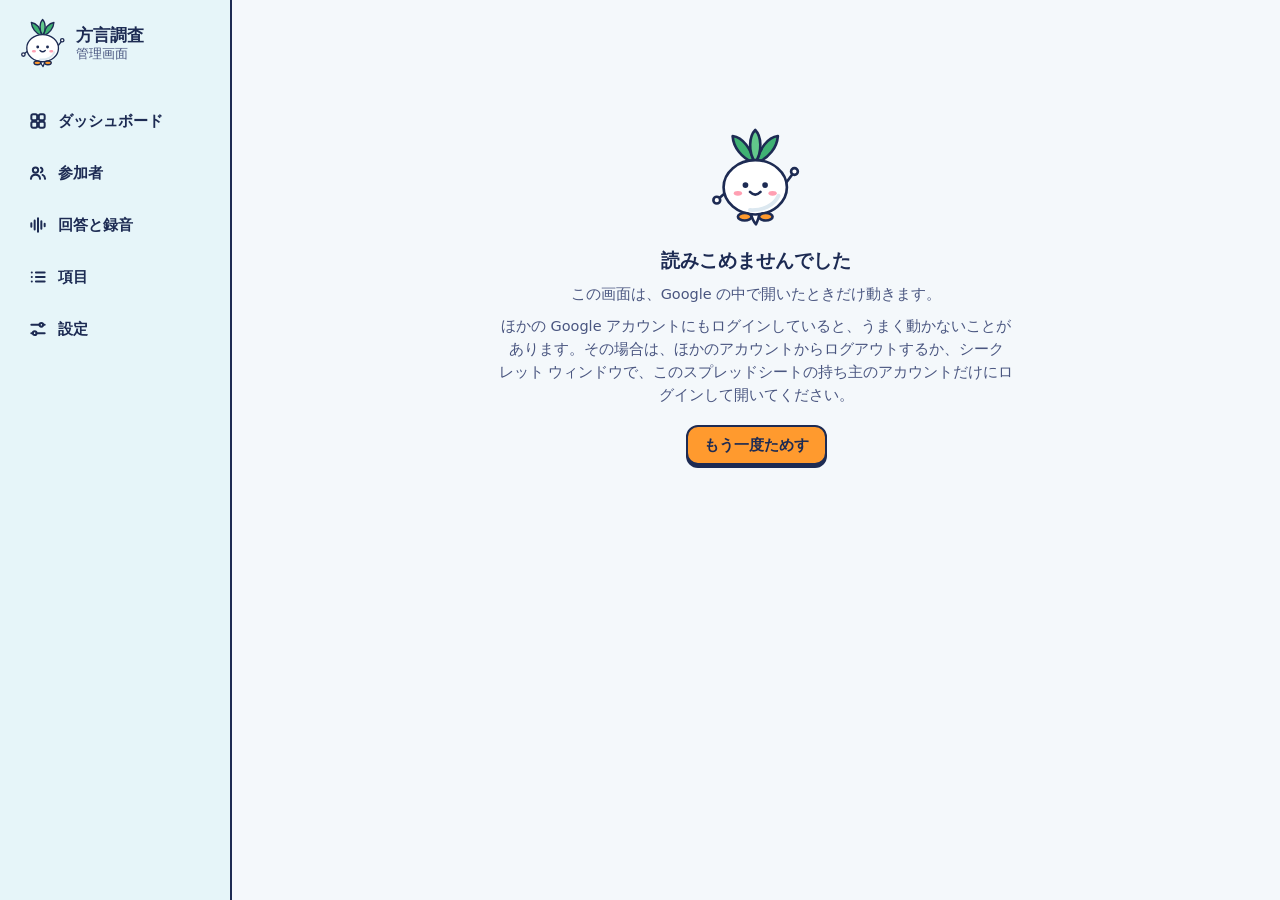
==== commit bbb325e0: "見た目を管理画面でえらべるように（案内役5種・景色2種・紹介の文章）。同じサイトを別の調査でも使えるように（?s=） - 参加者の画面 0.4.0：案内役（桜島大根・まる・はっぱ・黒と白のフレンチブル" ====
--- a/gas/admin.html
+++ b/gas/admin.html
@@ -2,6 +2,7 @@
 <html lang="ja">
 <head>
 <meta charset="utf-8">
+<meta name="robots" content="noindex, nofollow">
 <base target="_blank">
 <title>方言調査 管理画面</title>
 <style>
@@ -143,7 +144,7 @@
 .card { background: var(--card); border: 1.5px solid var(--line); border-radius: 18px; padding: 18px 20px; min-width: 0; }
 .card__head { display: flex; align-items: center; justify-content: space-between; flex-wrap: wrap; gap: 8px 12px; margin-bottom: 12px; }
 .card__title { font-size: 16px; font-weight: 700; }
-.card__tools { display: flex; align-items: center; gap: 10px; }
+.card__tools { display: flex; align-items: center; flex-wrap: wrap; justify-content: flex-end; gap: 10px; }
 .card__note { margin-top: 12px; color: var(--ink-2); font-size: 13px; }
 .empty { padding: 22px 8px; text-align: center; color: var(--ink-2); font-size: 14px; }
 
@@ -396,6 +397,54 @@
 .newlist th, .newlist td { padding: 7px 14px; text-align: left; border-bottom: 1.5px solid var(--line-2); }
 .newlist tr:last-child td { border-bottom: 0; }
 .newlist th { font-size: 12.5px; color: var(--ink-2); }
+.newlist--tall { max-height: 320px; }
+.newlist--tall td { font-size: 13.5px; vertical-align: top; }
+/* 項目 */
+.table--items .col-act { width: 170px; }
+.cell-q__chips { display: block; margin-top: 4px; }
+.hiddenbox { margin-top: 22px; padding-top: 14px; border-top: 1.5px solid var(--line); }
+.hiddenbox__sum, .morebox__sum { cursor: pointer; font-weight: 700; font-size: 14.5px; color: var(--link); }
+.hiddenbox__sum::marker, .morebox__sum::marker { color: var(--ink-2); }
+.morebox { margin-top: 14px; }
+.morebox > .field, .morebox > .newlist { margin-top: 10px; }
+.notice--warn { background: var(--sun-pale); border-color: #E7C84A; }
+.bullets { margin: 4px 0 0; padding-left: 18px; list-style: disc; }
+.bullets li + li { margin-top: 2px; }
+.form .notice { margin-bottom: 14px; }
+.form__row { display: grid; grid-template-columns: minmax(0, 1fr) 150px; gap: 0 14px; }
+.form__row > .field + .field { margin-top: 0; }
+.form__row--3 { grid-template-columns: 110px 110px minmax(0, 1fr); }
+.form__row + .field, .form__row + .kindbox, .field + .form__row, .kindbox + .form__row, .kindbox > .field, .kindbox + .kindbox { margin-top: 16px; }
+.kindbox { min-width: 0; }
+.dialog--wide { max-width: 640px; }
+.textarea--mono { font-family: ui-monospace, "SFMono-Regular", Menlo, Consolas, monospace; font-size: 13px; line-height: 1.5; white-space: pre; overflow-x: auto; }
+.modes { display: grid; gap: 10px; }
+.mode { display: grid; grid-template-columns: 22px minmax(0, 1fr); gap: 0 10px; align-items: start; padding: 12px 14px; border: 2px solid var(--line); border-radius: 14px; cursor: pointer; }
+.mode--on { border-color: var(--ink); background: var(--sky); box-shadow: var(--drop); }
+.mode input { width: 18px; height: 18px; margin: 3px 0 0; accent-color: var(--ink); grid-row: 1 / 3; }
+.mode__name { font-weight: 700; font-size: 15px; }
+.mode__hint { color: var(--ink-2); font-size: 13px; }
+.plan__tiles .tile__value { font-size: 26px; }
+.lookpicks { display: grid; grid-template-columns: repeat(auto-fill, minmax(118px, 1fr)); gap: 10px; }
+.lookpick { display: grid; justify-items: center; align-content: start; gap: 4px; width: auto; height: auto; margin: 0; padding: 10px 8px 8px; border: 2px solid var(--line); border-radius: 14px; background: #fff; color: var(--ink); font: inherit; cursor: pointer; text-align: center; }
+.lookpick:hover { border-color: var(--ink-2); }
+.lookpick--on { border-color: var(--ink); background: var(--sky); box-shadow: var(--drop); }
+.lookpick:focus-visible { outline: 3px solid #2AA9C9; outline-offset: 2px; }
+.lookpick:disabled { cursor: default; opacity: 0.7; }
+.lookpick__art { width: 72px; } .lookpick__art svg { display: block; width: 100%; height: auto; overflow: visible; }
+.lookpick__name { font-weight: 700; font-size: 13px; line-height: 1.3; }
+.lookpick__hint { color: var(--ink-2); font-size: 12px; line-height: 1.3; }
+.lookpreview { display: grid; grid-template-columns: 96px minmax(0, 1fr); gap: 16px; align-items: start; margin: 16px 0; }
+.card__note + .field { margin-top: 12px; }
+.lookpreview__art svg { display: block; width: 100%; height: auto; overflow: visible; }
+@media screen and (max-width: 520px) { .lookpreview { grid-template-columns: 72px minmax(0, 1fr); } }
+@media screen and (max-width: 860px) {
+  .form__row, .form__row--3 { grid-template-columns: minmax(0, 1fr); }
+  .form__row > .field + .field { margin-top: 16px; }
+  .table--items .col-act { width: auto; }
+  .card__tools { justify-content: flex-start; }
+  .card__tools .btn { flex: 1 1 auto; }
+}
 .toast { position: fixed; left: 50%; bottom: 26px; z-index: 60; transform: translateX(-50%); width: max-content; max-width: calc(100vw - 32px); padding: 9px 16px; border-radius: 12px; background: var(--ink); color: #fff; font-weight: 700; font-size: 14px; }
 body[data-screen="settings"] .toast { bottom: 108px; }
 .screen { display: grid; justify-items: center; align-content: center; min-height: 60vh; padding: 24px; text-align: center; }
@@ -742,6 +791,180 @@
 </script>
 <script>var KS_BOOT = "__KS_BOOT__";</script>
 <script>
+/* KS:MASCOTS:BEGIN（js/mascots.js の写し。直すときは js/mascots.js を直して node tools/build-gas.js） */
+/* 案内役（キャラクター）の絵。参加者のサイトと管理画面の両方で使う（管理画面には tools/build-gas.js が写す）
+ * すべてこのサイト用に描いたSVG。どの案内役も、同じ大きさ（viewBox 0 0 122 132）・同じ線の太さで、
+ * 「wave（手をふる）」「listen（聞いている）」「cheer（ばんざい）」の3つのポーズがある。 */
+(function (root) {
+  'use strict';
+  var INK = '#1D2B53';
+  var S = 'stroke="' + INK + '" stroke-width="3.5" stroke-linecap="round" stroke-linejoin="round"';
+
+  // 案内役の一覧。「設定」シートの「案内役」には label を書く
+  var INFO = {
+    daikon: { label: '桜島大根', name: 'デコンちゃん', about: '桜島大根の案内役。葉っぱの帽子が目じるし（鹿児島らしさが出ます）' },
+    maru:   { label: 'まる', name: 'まるちゃん', about: 'まんまるの案内役。どの地域でも使える、いちばんシンプルな姿' },
+    happa:  { label: 'はっぱ', name: 'はっぱちゃん', about: 'ことばの「葉」の案内役。すこし風にゆれます' },
+    kuro:   { label: '黒いフレンチブルドッグ', name: 'くろちゃん', about: '黒いフレンチブルドッグの案内役。耳がよく聞こえます' },
+    shiro:  { label: '白いフレンチブルドッグ', name: 'しろちゃん', about: '白いフレンチブルドッグの案内役。くろちゃんのきょうだい' }
+  };
+  var LIST = ['daikon', 'maru', 'happa', 'kuro', 'shiro'];
+
+  /* ---------- 共通の部品 ---------- */
+  // 手：線の先に丸。x1,y1 → x2,y2
+  function hand(cls, x1, y1, x2, y2, fill) {
+    return '<g class="mascot__arm mascot__arm--' + cls + '"><path d="M' + x1 + ' ' + y1 + 'L' + x2 + ' ' + y2 + '" fill="none" ' + S + '/>' +
+      '<circle cx="' + x2 + '" cy="' + y2 + '" r="4.500" fill="' + (fill || '#fff') + '" ' + S + '/></g>';
+  }
+  // 聞いているときの音の波（右上）
+  function sound(x, y) {
+    return '<g class="mascot__sound" fill="none" stroke="#2AA9C9" stroke-width="3.500" stroke-linecap="round">' +
+      '<path d="M' + x + ' ' + y + 'q5 8 0 16"/><path d="M' + (x + 6) + ' ' + (y - 7) + 'q9 15 0 30"/></g>';
+  }
+  function eyes(pose, lx, rx, y) {
+    if (pose === 'cheer') return '<path d="M' + (lx - 5) + ' ' + (y + 1) + 'q5-6 10 0M' + (rx - 5) + ' ' + (y + 1) + 'q5-6 10 0" fill="none" ' + S + '/>';
+    return '<circle cx="' + lx + '" cy="' + y + '" r="3.800" fill="' + INK + '"/><circle cx="' + rx + '" cy="' + y + '" r="3.800" fill="' + INK + '"/>';
+  }
+  function mouth(pose, x, y) {
+    if (pose === 'cheer') return '<path d="M' + (x - 8) + ' ' + y + 'h16q-1 10-8 10t-8-10z" fill="#FF7A8C" ' + S + '/>';
+    if (pose === 'listen') return '<path d="M' + (x - 5) + ' ' + (y + 1) + 'q5 4 10 0" fill="none" ' + S + '/>';
+    return '<path d="M' + (x - 7) + ' ' + y + 'q7 7 14 0" fill="none" ' + S + '/>';
+  }
+  function cheeks(lx, rx, y) {
+    return '<ellipse cx="' + lx + '" cy="' + y + '" rx="5.500" ry="3.200" fill="#FF9FB2"/><ellipse cx="' + rx + '" cy="' + y + '" rx="5.500" ry="3.200" fill="#FF9FB2"/>';
+  }
+  function feet(y, fill) {
+    return '<ellipse cx="46" cy="' + y + '" rx="9" ry="5" fill="' + fill + '" ' + S + '/><ellipse cx="74" cy="' + y + '" rx="9" ry="5" fill="' + fill + '" ' + S + '/>';
+  }
+  function wrap(kind, pose, inner) {
+    return '<svg class="mascot mascot--' + kind + ' mascot--' + pose + '" viewBox="0 0 122 132" aria-hidden="true" focusable="false">' + inner + '</svg>';
+  }
+
+  /* ---------- 桜島大根（デコンちゃん） ---------- */
+  function daikon(pose) {
+    var arms, extra = '';
+    if (pose === 'cheer') arms = hand('l', 23, 76, 8, 56) + hand('r', 97, 76, 112, 56);
+    else if (pose === 'listen') {
+      arms = hand('l', 22, 86, 9, 97) +
+        '<g class="mascot__arm mascot__arm--r"><path d="M96 74l9-11" fill="none" ' + S + '/><path d="M101 66q8-8 9 3" fill="#fff" ' + S + '/></g>' + sound(112, 50);
+    } else arms = hand('l', 22, 86, 9, 97) + hand('r', 98, 78, 112, 59);
+    return wrap('daikon', pose,
+      '<g class="mascot__leaves">' +
+        '<path d="M57 47C42 41 31 27 30 12c14 2 24 17 28 33z" fill="#3FB173" ' + S + '/>' +
+        '<path d="M63 47c15-6 26-20 27-35-14 2-24 17-28 33z" fill="#3FB173" ' + S + '/>' +
+        '<path d="M60 47C50 33 52 12 60 4c8 8 10 29 0 43z" fill="#62C98B" ' + S + '/>' +
+      '</g>' +
+      '<path d="M53 111c2 8 5 15 8 18 2-4 4-10 6-18z" fill="#fff" ' + S + '/>' +
+      arms +
+      '<ellipse cx="60" cy="80" rx="42" ry="36" fill="#fff" ' + S + '/>' +
+      '<path d="M91 91c-6 13-21 20-38 19" fill="none" stroke="#DCE8F0" stroke-width="5" stroke-linecap="round"/>' +
+      cheeks(37, 83, 88) + eyes(pose, 47, 73, 77) + mouth(pose, 60, 86) +
+      feet(119, '#FF9A2E') + extra);
+  }
+
+  /* ---------- まる（まるちゃん） ---------- */
+  function maru(pose) {
+    var arms;
+    if (pose === 'cheer') arms = hand('l', 24, 72, 9, 52, '#FFC98B') + hand('r', 96, 72, 111, 52, '#FFC98B');
+    else if (pose === 'listen') {
+      arms = hand('l', 23, 84, 9, 96, '#FFC98B') +
+        '<g class="mascot__arm mascot__arm--r"><path d="M95 72l9-11" fill="none" ' + S + '/><path d="M100 64q8-8 9 3" fill="#FFC98B" ' + S + '/></g>' + sound(112, 48);
+    } else arms = hand('l', 23, 84, 9, 96, '#FFC98B') + hand('r', 97, 76, 111, 57, '#FFC98B');
+    return wrap('maru', pose,
+      // あたまの毛（ひとすじ）
+      '<path class="mascot__tuft" d="M60 40c-2-10 4-18 12-20-4 4-5 10-3 16" fill="none" ' + S + '/>' +
+      arms +
+      '<circle cx="60" cy="80" r="40" fill="#FFC98B" ' + S + '/>' +
+      '<path d="M88 97c-6 12-19 18-34 17" fill="none" stroke="#F2A86B" stroke-width="5" stroke-linecap="round"/>' +
+      '<ellipse cx="44" cy="58" rx="8" ry="4.500" fill="#fff" fill-opacity=".55"/>' +
+      cheeks(38, 82, 88) + eyes(pose, 47, 73, 77) + mouth(pose, 60, 86) +
+      feet(119, '#FFC98B'));
+  }
+
+  /* ---------- はっぱ（はっぱちゃん） ---------- */
+  function happa(pose) {
+    var arms;
+    if (pose === 'cheer') arms = hand('l', 26, 74, 10, 54, '#62C98B') + hand('r', 94, 74, 110, 54, '#62C98B');
+    else if (pose === 'listen') {
+      arms = hand('l', 25, 86, 10, 97, '#62C98B') +
+        '<g class="mascot__arm mascot__arm--r"><path d="M93 74l9-11" fill="none" ' + S + '/><path d="M98 66q8-8 9 3" fill="#62C98B" ' + S + '/></g>' + sound(111, 50);
+    } else arms = hand('l', 25, 86, 10, 97, '#62C98B') + hand('r', 95, 78, 110, 58, '#62C98B');
+    return wrap('happa', pose,
+      // 葉の軸（うしろ）
+      '<path d="M60 114c0 8 1 13 3 17" fill="none" ' + S + '/>' +
+      arms +
+      // 葉の形：上がとがり、下がすぼまる
+      '<path d="M60 8C84 22 104 50 100 80c-3 22-20 36-40 36S23 102 20 80C16 50 36 22 60 8z" fill="#62C98B" ' + S + '/>' +
+      '<path d="M60 14v100" fill="none" stroke="#3FB173" stroke-width="3" stroke-linecap="round"/>' +
+      '<path d="M60 40c-10 4-18 12-24 22M60 40c10 4 18 12 24 22M60 62c-9 4-16 10-21 18M60 62c9 4 16 10 21 18" fill="none" stroke="#3FB173" stroke-width="2.500" stroke-linecap="round"/>' +
+      '<path d="M94 92c-6 10-18 18-32 18" fill="none" stroke="#3FB173" stroke-width="5" stroke-linecap="round" stroke-opacity=".6"/>' +
+      '<ellipse cx="45" cy="86" rx="21" ry="15" fill="#62C98B"/>' +     // 顔のうしろは、葉脈を見せない
+      '<ellipse cx="75" cy="86" rx="21" ry="15" fill="#62C98B"/>' +
+      cheeks(39, 81, 92) + eyes(pose, 48, 72, 81) + mouth(pose, 60, 90) +
+      feet(121, '#62C98B'));
+  }
+
+  /* ---------- フレンチブルドッグ（くろちゃん・しろちゃん） ---------- */
+  function frebull(kind, pose) {
+    var black = kind === 'kuro';
+    var body = black ? '#4A4C60' : '#FFFFFF';
+    var shade = black ? '#363848' : '#DCE8F0';
+    var inner = '#FF9FB2';
+    var arms, ears;
+    if (pose === 'cheer') arms = hand('l', 30, 96, 12, 76, body) + hand('r', 90, 96, 108, 76, body);
+    else if (pose === 'listen') {
+      arms = hand('l', 30, 100, 14, 112, body) +
+        '<g class="mascot__arm mascot__arm--r"><path d="M89 98l11-20" fill="none" ' + S + '/><path d="M98 72q8-8 9 3" fill="' + body + '" ' + S + '/></g>' + sound(112, 44);
+    } else arms = hand('l', 30, 100, 14, 112, body) + hand('r', 90, 100, 108, 84, body);
+    // 立った大きな耳（こうもりの羽のような、フレンチブルドッグの耳）。聞いているときは右の耳が少しかたむく
+    var earL = '<path d="M27 46C14 36 12 14 24 6c14-8 28 8 28 28z" fill="' + body + '" ' + S + '/>' +
+               '<path d="M31 40c-9-8-9-24-2-29 9-4 17 7 18 21z" fill="' + inner + '"/>';
+    var earR = '<path d="M93 46c13-10 15-32 3-40-14-8-28 8-28 28z" fill="' + body + '" ' + S + '/>' +
+               '<path d="M89 40c9-8 9-24 2-29-9-4-17 7-18 21z" fill="' + inner + '"/>';
+    ears = earL + (pose === 'listen' ? '<g class="mascot__ear" transform="rotate(12 80 44)">' + earR + '</g>' : earR);
+    return wrap(kind, pose,
+      // からだ（うしろ）
+      '<ellipse cx="60" cy="108" rx="34" ry="22" fill="' + body + '" ' + S + '/>' +
+      (black ? '<path d="M50 96c6 6 14 6 20 0-2 10-8 16-10 20-2-4-8-10-10-20z" fill="#fff"/>' : '<path d="M88 112c-4 8-14 12-28 12" fill="none" stroke="' + shade + '" stroke-width="5" stroke-linecap="round"/>') +
+      arms +
+      ears +
+      // あたま
+      '<circle cx="60" cy="66" r="36" fill="' + body + '" ' + S + '/>' +
+      '<path d="M92 76c-5 12-18 20-32 20" fill="none" stroke="' + shade + '" stroke-width="5" stroke-linecap="round"/>' +
+      // ひたいのしわ
+      '<path d="M50 44q10-5 20 0M52 36q8-4 16 0" fill="none" stroke="' + (black ? '#2E3040' : '#C9D6E0') + '" stroke-width="2.500" stroke-linecap="round"/>' +
+      // 口もと（マズル）
+      '<ellipse cx="60" cy="84" rx="19" ry="13" fill="' + (black ? '#5C5E74' : '#F4F7FA') + '" ' + S + '/>' +
+      '<path d="M52 74a8 5.500 0 0 1 16 0q0 6-8 6t-8-6z" fill="' + INK + '"/>' +
+      (pose === 'cheer' ? '<path d="M54 87h12q0 9-6 9t-6-9z" fill="#FF7A8C" ' + S + '/>' : '<path d="M60 80v5M50 86q5 6 10-1 5 7 10 1" fill="none" ' + S + '/>') +
+      // 目（白い部分があるので、黒いからだでもよく見える）
+      (pose === 'cheer'
+        ? '<path d="M38 61q6-7 12 0M72 61q6-7 12 0" fill="none" stroke="' + (black ? '#fff' : INK) + '" stroke-width="3.500" stroke-linecap="round"/>'
+        : '<circle cx="44" cy="62" r="6.500" fill="#fff" ' + S + '/><circle cx="76" cy="62" r="6.500" fill="#fff" ' + S + '/>' +
+          '<circle cx="45" cy="63" r="3.200" fill="' + INK + '"/><circle cx="77" cy="63" r="3.200" fill="' + INK + '"/>') +
+      cheeks(32, 88, 76) +
+      feet(126, body));
+  }
+
+  function draw(kind, pose) {
+    pose = pose === 'cheer' || pose === 'listen' ? pose : 'wave';
+    if (kind === 'maru') return maru(pose);
+    if (kind === 'happa') return happa(pose);
+    if (kind === 'kuro' || kind === 'shiro') return frebull(kind, pose);
+    return daikon(pose);
+  }
+  // 「設定」シートに書かれた名前（桜島大根 など）から、案内役の id を引く。知らない名前は桜島大根
+  function byLabel(label) {
+    var t = String(label == null ? '' : label).trim();
+    for (var i = 0; i < LIST.length; i++) if (INFO[LIST[i]].label === t || LIST[i] === t) return LIST[i];
+    return 'daikon';
+  }
+
+  root.KS_MASCOTS = { list: LIST, info: INFO, draw: draw, byLabel: byLabel, INK: INK };
+})(typeof window !== 'undefined' ? window : this);
+/* KS:MASCOTS:END */
+</script>
+<script>
 (function () {
   'use strict';
 
@@ -757,8 +980,10 @@
     chart: { range: '14', table: false },
     people: { q: '', filter: 'all', pw: null, pwLoading: false, selected: bag(), editing: '', memoDraft: '', memoStart: '', memoSaving: bag(), busy: bag() },
     answers: { filter: blankFilter(), qDraft: '', offset: 0, data: null, loading: false, error: '', open: bag(), loud: true, fresh: 0 },
-    settings: { draft: null, touched: bag(), dirty: false, saving: false, toggling: false, message: '', bad: false }
+    settings: { draft: null, touched: bag(), dirty: false, saving: false, toggling: false, message: '', bad: false },
+    items: { busy: bag(), showHidden: false, importing: null }
   };
+  state.items.importing = blankImport();
   function blankFilter() { return { participant: '', step: '', status: '', flag: '', item: '', q: '' }; }
   function byId(id) { return document.getElementById(id); }
 
@@ -811,27 +1036,15 @@
     save: ic('<path d="M12 4.500v10.500M7.500 11l4.500 4.500 4.500-4.500M5 19.500h14"/>'),
     sheet: ic('<rect x="4.500" y="4" width="15" height="16" rx="2"/><path d="M4.500 9.500h15M4.500 14.500h15M10 9.500V20"/>'),
     folder: ic('<path d="M3.500 7.500a2 2 0 0 1 2-2h4l2 2.500h7a2 2 0 0 1 2 2V17a2 2 0 0 1-2 2h-13a2 2 0 0 1-2-2z"/>'),
+    upload: ic('<path d="M12 15.500V5M7.500 9.500L12 5l4.500 4.500M5 19.500h14"/>'),
     pencil: ic('<path d="M4.500 19.500l1-4.200L16.300 4.500a1.800 1.800 0 0 1 2.600 0l.600.600a1.800 1.800 0 0 1 0 2.600L8.700 18.500z"/>'),
     micoff: ic('<path d="M12 3a3 3 0 0 0-3 3v5.500a3 3 0 0 0 4.900 2.300M15 9.500V6a3 3 0 0 0-1.500-2.600"/><path d="M5.500 11.500a6.500 6.500 0 0 0 10.700 5M18.500 11.500a6.500 6.500 0 0 1-.400 2.200M12 18v3M4 4l16 16"/>')
   };
-  // 案内役（桜島大根）。参加者のサイトと同じ絵
-  var DAIKON = (function () {
-    var s = 'stroke="#1D2B53" stroke-width="3.5" stroke-linecap="round" stroke-linejoin="round"';
-    return '<svg viewBox="0 0 122 132" aria-hidden="true" focusable="false">' +
-      '<path d="M57 47C42 41 31 27 30 12c14 2 24 17 28 33z" fill="#3FB173" ' + s + '/>' +
-      '<path d="M63 47c15-6 26-20 27-35-14 2-24 17-28 33z" fill="#3FB173" ' + s + '/>' +
-      '<path d="M60 47C50 33 52 12 60 4c8 8 10 29 0 43z" fill="#62C98B" ' + s + '/>' +
-      '<path d="M53 111c2 8 5 15 8 18 2-4 4-10 6-18z" fill="#fff" ' + s + '/>' +
-      '<path d="M22 86L10 96" fill="none" ' + s + '/><circle cx="9" cy="97" r="4.500" fill="#fff" ' + s + '/>' +
-      '<path d="M98 78l13-17" fill="none" ' + s + '/><circle cx="112" cy="59" r="4.500" fill="#fff" ' + s + '/>' +
-      '<ellipse cx="60" cy="80" rx="42" ry="36" fill="#fff" ' + s + '/>' +
-      '<path d="M91 91c-6 13-21 20-38 19" fill="none" stroke="#DCE8F0" stroke-width="5" stroke-linecap="round"/>' +
-      '<ellipse cx="37" cy="88" rx="5.500" ry="3.200" fill="#FF9FB2"/><ellipse cx="83" cy="88" rx="5.500" ry="3.200" fill="#FF9FB2"/>' +
-      '<circle cx="47" cy="77" r="3.800" fill="#1D2B53"/><circle cx="73" cy="77" r="3.800" fill="#1D2B53"/>' +
-      '<path d="M53 86q7 7 14 0" fill="none" ' + s + '/>' +
-      '<ellipse cx="46" cy="119" rx="9" ry="5" fill="#FF9A2E" ' + s + '/><ellipse cx="74" cy="119" rx="9" ry="5" fill="#FF9A2E" ' + s + '/>' +
-      '</svg>';
-  })();
+  // 案内役の絵は、参加者のサイトと同じもの（下の KS_MASCOTS。tools/build-gas.js が js/mascots.js から写す）
+  var MASCOTS = window.KS_MASCOTS;
+  function mascotId() { return MASCOTS.byLabel(D && D.settings ? D.settings.mascot : ''); }
+  function mascotSvg(pose, kind) { return MASCOTS.draw(kind || mascotId(), pose || 'wave'); }
+  var DAIKON = MASCOTS.draw('daikon', 'wave');
 
   // 日時は、いつも日本時間で見せる（見ている端末の設定がどの国でも同じになるように）。
   // 「いま」も、保存先の時計をもとにする（見ている端末の時計がずれていても、「今日」「きのう」をまちがえないように）
@@ -1129,7 +1342,7 @@
   }
   function screen(title, lines, button, detail) {
     return h('div', { class: 'screen' },
-      h('div', { class: 'screen__mark', svg: DAIKON }),
+      h('div', { class: 'screen__mark', svg: mascotSvg('wave') }),
       h('h1', { class: 'screen__title', tabindex: '-1', text: title }),
       (lines || []).map(function (t) { return h('p', { class: 'screen__text', text: t }); }),
       button || null,
@@ -1153,6 +1366,8 @@
     }
     var sp = state.people, who = sp.editing && D ? personById(sp.editing) : null;
     if (who && sp.memoDraft !== sp.memoStart && sp.memoDraft.trim() !== String(who.memo || '')) kept.push([who.id + ' のメモ', sp.memoDraft]);
+    var im = state.items.importing;
+    if (im && im.text.trim()) kept.push(['取りこむために貼りつけた表', im.text]);
     if (kept.length) {
       page.appendChild(h('div', { class: 'rescue' },
         h('p', { class: 'screen__text', text: 'まだ保存していなかった内容は、次のとおりです。必要なら、写しをとっておいてください。' }),
@@ -1195,7 +1410,7 @@
     }));
     add(app, [
       h('aside', { class: 'side' },
-        h('div', { class: 'brand' }, h('span', { class: 'brand__mark', svg: DAIKON }),
+        h('div', { class: 'brand' }, h('span', { class: 'brand__mark', id: 'brand-mark', svg: DAIKON }),
           h('span', { class: 'brand__name' }, '方言調査', h('span', { class: 'brand__sub', text: '管理画面' }))),
         h('div', { class: 'side__site', id: 'side-site' }),
         nav,
@@ -1212,14 +1427,16 @@
   }
   function paintChrome() {
     var marks = document.querySelectorAll('[data-view]');
+    var navView = view === 'import' ? 'items' : view;          // 「表から取りこむ」は、項目の画面の一部
     for (var i = 0; i < marks.length; i++) {
-      if (marks[i].getAttribute('data-view') === view) marks[i].setAttribute('aria-current', 'page');
+      if (marks[i].getAttribute('data-view') === navView) marks[i].setAttribute('aria-current', 'page');
       else marks[i].removeAttribute('aria-current');
     }
     document.body.setAttribute('data-screen', view);
-    var site = byId('side-site'), foot = byId('side-foot');
+    var site = byId('side-site'), foot = byId('side-foot'), mark = byId('brand-mark');
     site.innerHTML = ''; foot.innerHTML = '';
     if (!D) return;
+    if (mark && mark.getAttribute('data-kind') !== mascotId()) { mark.setAttribute('data-kind', mascotId()); mark.innerHTML = mascotSvg('wave'); }
     site.appendChild(siteButton('btn btn--small'));
     add(foot, [
       httpsLink(D.links.spreadsheet, { class: 'side__link' }, h('span', { svg: ICON.sheet }), 'スプレッドシートを開く'),
@@ -2306,44 +2523,656 @@
    * 項目
    * ============================================================ */
   var STATUS_COLOR = ['var(--series-1)', 'var(--series-2)', 'var(--series-3)', 'var(--series-4)'];
+  // 参加者のサイトにある絵の名前（歩のアイコン・設問のイラストに使える）
+  var ART_NAMES = ['anchor', 'back', 'bell', 'book', 'boy', 'car', 'cat', 'child', 'dash', 'dog', 'ear', 'elephant', 'exclamation', 'eye', 'eyes', 'ferry', 'fire', 'fish',
+    'flower', 'foot', 'garden', 'girl', 'hand', 'handshake', 'head', 'hoe', 'house', 'knife', 'leaf', 'me', 'moon', 'mountain', 'mouse', 'mouth', 'nose', 'person', 'pig',
+    'question', 'rain', 'rice', 'rice_bowl', 'rock', 'run', 'sake', 'search', 'shopping', 'shrine', 'sickle', 'star', 'station', 'sun', 'sweet_potato', 'tangerine', 'tea',
+    'thought', 'tooth', 'town', 'tram', 'tree', 'umbrella', 'vinegar', 'volcano', 'walk', 'water'];
+  var ITEM_HEAD = ['歩', '順', '設問ID', '種別', '提示語・例文', '場面・意味・読み', '提案例文（語彙）', '文節の区切り', 'イラスト', '出す', '記述項目', '調査の狙い'];
+  function limits() { return (D && D.limits) || { items: 2000, prompt: 300, context: 600, example: 300, segments: 400, art: 100, note: 300, aim: 600, stepTitle: 60, stepIcon: 40 }; }
+  function stepInfo(no) {
+    var i;
+    for (i = 0; i < D.steps.length; i++) if (D.steps[i].no === no) return D.steps[i];
+    var rows = D.stepRows || [];
+    for (i = 0; i < rows.length; i++) if (rows[i].no === no) return { no: no, title: rows[i].title, icon: rows[i].icon, count: 0 };
+    return { no: no, title: '', icon: '', count: 0 };
+  }
+  // 歩ごとに、出している設問と出していない設問をまとめる（出していない設問だけの歩も、一覧に出す）
+  function stepGroups() {
+    var nos = bag(), i;
+    for (i = 0; i < D.items.length; i++) nos[D.items[i].step] = true;
+    var list = Object.keys(nos).map(Number).sort(function (a, b) { return a - b; });
+    return list.map(function (no) {
+      var g = { no: no, info: stepInfo(no), shown: [], hidden: [] };
+      for (var j = 0; j < D.items.length; j++) {
+        var it = D.items[j];
+        if (it.step !== no) continue;
+        if (it.hidden || it.dup) g.hidden.push(it); else g.shown.push(it);
+      }
+      return g;
+    });
+  }
+  function artList() {
+    var dl = byId('art-list');
+    if (dl) return null;
+    return h('datalist', { id: 'art-list' }, ART_NAMES.map(function (n) { return h('option', { value: n }); }));
+  }
   VIEWS.items = function () {
+    var st = state.items;
     var card = h('section', { class: 'card' });
+    var hiddenCount = 0, dupCount = 0;
+    D.items.forEach(function (it) { if (it.dup) dupCount++; else if (it.hidden) hiddenCount++; });
     card.appendChild(h('div', { class: 'card__head' },
       h('div', { class: 'legend', 'aria-label': '色の意味' }, D.statuses.map(function (s, i) {
         return h('span', { class: 'legend__item' }, h('span', { class: 'legend__key', style: 'background:' + STATUS_COLOR[i] }), s);
       })),
-      httpsLink(D.links.sheets && D.links.sheets['項目'], { class: 'btn btn--small' }, h('span', { svg: ICON.sheet }), '「項目」シートを開く')));
-    if (!D.items.length) card.appendChild(h('p', { class: 'empty', text: '「項目」シートに、設問がまだありません。' }));
-    D.steps.forEach(function (st) {
-      var items = D.items.filter(function (it) { return it.step === st.no; });
-      card.appendChild(h('div', { class: 'stephead' }, h('h2', { class: 'stephead__title', text: stepName(st) }), h('span', { class: 'muted', style: 'font-size:13px', text: items.length + '問' })));
-      card.appendChild(h('div', { class: 'tablewrap' }, h('table', { class: 'table table--stack table--items' },
-        h('thead', {}, h('tr', {}, h('th', { text: '設問' }), h('th', { class: 'col-n', text: '回答した人' }), h('th', { class: 'col-bar', text: '内訳' }), h('th', { class: 'col-go' }, h('span', { class: 'sr', text: '回答を見る' })))),
-        h('tbody', {}, items.map(function (it) {
-          var total = it.stat.reduce(function (a, b) { return a + b; }, 0);
-          var bar = total ? h('div', { class: 'stackbar', role: 'img', 'aria-label': D.statuses.map(function (s, i) { return s + ' ' + it.stat[i] + '人'; }).join('、') },
-            it.stat.map(function (n, i) { return n > 0 ? h('span', { class: 'stackbar__seg', style: 'flex:' + n + ' 1 0;background:' + STATUS_COLOR[i], title: D.statuses[i] + '：' + n + '人' }) : null; }))
-            : h('div', { class: 'stackbar stackbar--none', role: 'img', 'aria-label': 'まだ回答がありません' });
-          var words = [];
-          for (var i = 0; i < it.stat.length; i++) if (it.stat[i] > 0) words.push(D.statuses[i] + ' ' + it.stat[i]);
-          return h('tr', {},
-            h('td', { class: 'cell-q' }, it.prompt, h('span', { class: 'cell-q__id', text: it.id + '　' + it.type + (it.context ? '　' + it.context : '') })),
-            h('td', { class: 'nowrap num', 'data-label': '回答した人' }, h('span', { text: total + '人' })),
-            h('td', { 'data-label': '内訳' }, h('div', { class: 'grow' }, bar, h('p', { class: 'breakdown', text: words.join('　') || 'まだ回答がありません' }))),
-            h('td', { class: 'right' }, total ? h('button', { type: 'button', class: 'textbtn', 'data-fk': 'item:' + it.id, 'aria-label': '「' + it.prompt + '」の回答を見る', onclick: function () { show('answers', { filter: { item: it.id } }); } }, '回答を見る') : null));
-        })))));
+      h('div', { class: 'card__tools' },
+        h('button', { type: 'button', class: 'btn btn--small', id: 'item-add', onclick: function () { editItem(null); } }, h('span', { svg: ICON.plus }), '設問を足す'),
+        h('button', { type: 'button', class: 'btn btn--small btn--primary', id: 'item-import', onclick: function () { show('import'); } }, h('span', { svg: ICON.upload }), '表から取りこむ'),
+        httpsLink(D.links.sheets && D.links.sheets['項目'], { class: 'btn btn--small' }, h('span', { svg: ICON.sheet }), '「項目」シートを開く'))));
+    if (!D.items.length) card.appendChild(h('p', { class: 'empty', text: '設問がまだありません。「表から取りこむ」か「設問を足す」で入れてください。' }));
+    stepGroups().forEach(function (g) {
+      var info = g.info;
+      card.appendChild(h('div', { class: 'stephead' },
+        h('h2', { class: 'stephead__title', text: stepName(info) }),
+        h('span', { class: 'muted', style: 'font-size:13px', text: g.shown.length + '問' + (g.hidden.length ? '（ほかに出していない設問 ' + g.hidden.length + '）' : '') }),
+        h('button', { type: 'button', class: 'textbtn', 'data-fk': 'step:' + g.no, 'aria-label': g.no + '歩目の名前を直す', onclick: function () { editStep(g.no); } }, h('span', { svg: ICON.pencil }), '名前を直す')));
+      if (!g.shown.length) card.appendChild(h('p', { class: 'empty', style: 'padding:8px 0 12px', text: 'この歩で出している設問はありません。' }));
+      else {
+        card.appendChild(h('div', { class: 'tablewrap' }, h('table', { class: 'table table--stack table--items' },
+          h('thead', {}, h('tr', {}, h('th', { text: '設問' }), h('th', { class: 'col-n', text: '回答した人' }), h('th', { class: 'col-bar', text: '内訳' }), h('th', { class: 'col-act' }, h('span', { class: 'sr', text: '操作' })))),
+          h('tbody', {}, g.shown.map(function (it) { return itemRow(it, false); })))));
+      }
     });
+    if (hiddenCount || dupCount) {
+      var hiddenItems = D.items.filter(function (it) { return it.hidden || it.dup; });
+      var det = h('details', { class: 'hiddenbox', open: st.showHidden ? true : null, ontoggle: function (e) { st.showHidden = e.target.open; } },
+        h('summary', { class: 'hiddenbox__sum' }, '出していない設問（' + hiddenCount + '）' + (dupCount ? '・同じ設問IDの2つめ以降（' + dupCount + '）' : '')),
+        h('p', { class: 'field__hint', style: 'margin:4px 0 8px', text: '参加者の画面には出ません。回答のある設問は、消すかわりにここに置いておけます。' }),
+        h('div', { class: 'tablewrap' }, h('table', { class: 'table table--stack table--items' },
+          h('thead', {}, h('tr', {}, h('th', { text: '設問' }), h('th', { class: 'col-n', text: '回答' }), h('th', { class: 'col-bar', text: '歩' }), h('th', { class: 'col-act' }, h('span', { class: 'sr', text: '操作' })))),
+          h('tbody', {}, hiddenItems.map(function (it) { return itemRow(it, true); })))));
+      card.appendChild(det);
+    }
+    var latest = (D.backups && D.backups.length) ? '項目（控え ' + D.backups[0] + '）' : '';
     return h('div', { class: 'stack' },
-      head('項目', '設問ごとに、何人が答えたか、どう答えたかを確かめられます。'),
-      h('div', { class: 'notice' }, h('span', { svg: ICON.sheet }), h('span', { text: '設問の追加や書きかえは、スプレッドシートの「項目」シートで行います。同じ設問に何度か答えた人は、いちばん新しい回答で数えています。' })),
-      card);
+      head('項目', '設問ごとの回答のようすを見たり、設問を直したり、表から取りこんだりできます。'),
+      h('div', { class: 'notice' }, h('span', { svg: ICON.sheet }),
+        h('span', { class: 'notice__grow', text: '「直す」で1つずつ直せます。たくさんの設問を入れかえるときは「表から取りこむ」が便利です（取りこむ前に、いまの「項目」「歩」シートの控えが自動でとられます' + (latest ? '。いちばん新しい控え：' + latest : '') + '）。同じ設問に何度か答えた人は、いちばん新しい回答で数えています。' }),
+        latest ? h('button', { type: 'button', class: 'btn btn--small', id: 'item-restore', onclick: restoreDialog }, '控えからもどす') : null),
+      card, artList());
   };
+  // 控えのシートの内容を、「項目」「歩」シートにもどす
+  function restoreDialog() {
+    var list = D.backups || [];
+    if (!list.length) return;
+    var sel = h('select', { class: 'select', id: 'restore-pick' }, list.map(function (st) { return h('option', { value: st, text: st }); }));
+    var body = h('div', { class: 'form' },
+      h('p', { text: 'えらんだ日時の控えの内容を、「項目」シート（と「歩」シート）にもどします。参加者の画面も、その内容になります。' }),
+      h('p', { text: 'いまの内容は、もどす前に新しい控えにとります（もどしたことを、またもどせます）。' }),
+      h('div', { class: 'field' }, h('label', { class: 'field__label', for: 'restore-pick', text: 'どの控えにもどすか' }), sel));
+    dialog({ title: '控えからもどす', body: body, actions: [
+      { label: 'やめる', value: null },
+      { label: 'この控えにもどす', kind: 'danger', run: function (close, setError, setBusy) {
+        setBusy(true);
+        mutate('restoreItems', { stamp: sel.value }).then(function (res) { close(res); }, function (err) {
+          if (failed(err, true)) { close(null); return; }
+          setBusy(false);
+          setError(err.message);
+        });
+      } }
+    ] }).then(function (res) {
+      if (!res) return;
+      loadOverview().then(function () { if (view === 'items') render(); toast('控え「' + res.restored + '」の内容にもどしました（出している設問 ' + res.items + ' 問）。'); },
+        function (err) { if (!failed(err, true)) toast('もどしましたが、新しい内容を読みこめませんでした。「更新」を押してください。'); });
+    });
+  }
+  function itemRow(it, inHidden) {
+    var st = state.items;
+    var total = it.stat.reduce(function (a, b) { return a + b; }, 0);
+    var bar = total ? h('div', { class: 'stackbar', role: 'img', 'aria-label': D.statuses.map(function (s, i) { return s + ' ' + it.stat[i] + '人'; }).join('、') },
+      it.stat.map(function (n, i) { return n > 0 ? h('span', { class: 'stackbar__seg', style: 'flex:' + n + ' 1 0;background:' + STATUS_COLOR[i], title: D.statuses[i] + '：' + n + '人' }) : null; }))
+      : h('div', { class: 'stackbar stackbar--none', role: 'img', 'aria-label': 'まだ回答がありません' });
+    var words = [];
+    for (var i = 0; i < it.stat.length; i++) if (it.stat[i] > 0) words.push(D.statuses[i] + ' ' + it.stat[i]);
+    var busy = !!st.busy[it.id];
+    var chips = [];
+    if (it.dup) chips.push(h('span', { class: 'chip chip--warn' }, h('span', { svg: ICON.warn }), '同じ設問IDの2つめ（シートで直してください）'));
+    else if (it.hidden) chips.push(h('span', { class: 'chip chip--mute', text: '出していない' }));
+    var acts = [
+      !it.dup ? h('button', { type: 'button', class: 'textbtn', disabled: busy, 'data-fk': 'edit:' + it.id, 'aria-label': '「' + it.prompt + '」を直す', onclick: function () { editItem(it); } }, h('span', { svg: ICON.pencil }), '直す') : null,
+      !it.dup ? h('button', { type: 'button', class: 'textbtn', disabled: busy, 'data-fk': 'hide:' + it.id, 'aria-label': '「' + it.prompt + '」を' + (it.hidden ? '出す' : '出さない'), onclick: function () { toggleHidden(it); } }, it.hidden ? '出す' : '出さない') : null,
+      it.answers ? h('button', { type: 'button', class: 'textbtn', 'data-fk': 'item:' + it.id, 'aria-label': '「' + it.prompt + '」の回答を見る', onclick: function () { show('answers', { filter: { item: it.id } }); } }, '回答を見る') : null
+    ];
+    return h('tr', { 'data-off': it.hidden ? 'true' : null },
+      h('td', { class: 'cell-q' }, it.prompt, chips.length ? h('span', { class: 'cell-q__chips' }, chips) : null,
+        h('span', { class: 'cell-q__id', text: it.id + '　' + it.type + (it.context ? '　' + it.context : '') })),
+      inHidden
+        ? h('td', { class: 'nowrap num', 'data-label': '回答' }, h('span', { text: it.answers + '件' }))
+        : h('td', { class: 'nowrap num', 'data-label': '回答した人' }, h('span', { text: total + '人' })),
+      inHidden
+        ? h('td', { 'data-label': '歩', text: it.step + '歩目' })
+        : h('td', { 'data-label': '内訳' }, h('div', { class: 'grow' }, bar, h('p', { class: 'breakdown', text: words.join('　') || 'まだ回答がありません' }))),
+      h('td', { class: 'right' }, h('div', { class: 'rowactions' }, acts)));
+  }
+  // 設問を1つ直す・足す（it が null なら足す）
+  function editItem(it) {
+    var lim = limits(), isNew = !it;
+    var init = it || { id: '', type: '語彙', prompt: '', context: '', example: '', segments: [], step: (D.steps.length ? D.steps[D.steps.length - 1].no : 1), order: '', hidden: false, art: '', note: '', aim: '', answers: 0 };
+    var f = {};
+    function field(key, label, el, hint) {
+      el.id = 'it-' + key;
+      return h('div', { class: 'field' }, h('label', { class: 'field__label', for: el.id, text: label }), el, hint ? h('p', { class: 'field__hint', text: hint }) : null);
+    }
+    var lockId = !isNew && it.answers > 0;
+    f.id = h('input', { type: 'text', class: 'input', value: init.id, maxlength: '40', autocomplete: 'off', readonly: lockId ? true : null, 'data-autofocus': isNew ? true : null });
+    f.type = h('select', { class: 'select', onchange: paintKind }, h('option', { value: '語彙', text: '語彙（ことば）' }), h('option', { value: '例文', text: '例文（文）' }));
+    f.type.value = init.type;
+    f.prompt = h('textarea', { class: 'textarea', rows: '2', maxlength: String(lim.prompt), style: 'min-height:58px', 'data-autofocus': isNew ? null : true });
+    f.prompt.value = init.prompt;
+    f.context = h('textarea', { class: 'textarea', rows: '2', maxlength: String(lim.context), style: 'min-height:58px' });
+    f.context.value = init.context;
+    f.example = h('input', { type: 'text', class: 'input', value: init.example, maxlength: String(lim.example), autocomplete: 'off' });
+    f.segments = h('input', { type: 'text', class: 'input', value: init.segments.join('｜'), maxlength: String(lim.segments), autocomplete: 'off', oninput: paintSegs });
+    f.step = h('input', { type: 'text', class: 'input input--narrow', value: String(init.step), inputmode: 'numeric', maxlength: '3', autocomplete: 'off' });
+    f.order = h('input', { type: 'text', class: 'input input--narrow', value: init.order === '' || init.order == null ? '' : String(init.order), inputmode: 'decimal', maxlength: '8', autocomplete: 'off' });
+    f.show = h('input', { type: 'checkbox', checked: !init.hidden ? true : null });
+    f.art = h('input', { type: 'text', class: 'input', value: init.art, maxlength: String(lim.art), autocomplete: 'off', list: 'art-list' });
+    f.note = h('input', { type: 'text', class: 'input', value: init.note, maxlength: String(lim.note), autocomplete: 'off' });
+    f.aim = h('textarea', { class: 'textarea', rows: '2', maxlength: String(lim.aim), style: 'min-height:58px' });
+    f.aim.value = init.aim;
+    var segPreview = h('p', { class: 'field__hint', id: 'it-seg-preview' });
+    var wordBox = h('div', { class: 'kindbox' }, field('example', '提案例文（語彙）', f.example, '「この語を使った文を言ってください」と、ことばの次に聞く文です。空欄なら聞きません。'));
+    var sentBox = h('div', { class: 'kindbox' }, field('segments', '文節の区切り', f.segments, '文節のあいだに「｜」を入れます（例：雨が｜降っている）。空欄なら、文全体を1つの欄で答えてもらいます。'), segPreview);
+    function paintKind() { var sent = f.type.value === '例文'; wordBox.style.display = sent ? 'none' : ''; sentBox.style.display = sent ? '' : 'none'; paintSegs(); }
+    function paintSegs() {
+      var parts = f.segments.value.split(/[｜|／\/]/).map(function (s) { return s.trim(); }).filter(Boolean);
+      if (!parts.length) { segPreview.textContent = ''; return; }
+      var plain = function (s) { return String(s).replace(/《[^》]*》/g, '').replace(/[。、．，！？!?「」『』（）()［］\[\]\s｜|／\/・…]/g, ''); };
+      segPreview.textContent = parts.length + ' 文節：' + parts.join(' ／ ') + (plain(parts.join('')) !== plain(f.prompt.value) ? '　※ つなげた文字が、提示語・例文と合いません' : '');
+    }
+    f.prompt.addEventListener('input', paintSegs);
+    paintKind();
+    var body = h('div', { class: 'form' },
+      init.answers ? h('div', { class: 'notice notice--warn', role: 'status' }, h('span', { svg: ICON.warn }), h('span', { text: 'この設問には回答が ' + init.answers + ' 件あります。提示語・例文や文節を変えると、前の回答と新しい文の対応は、調査者が見分ける必要があります。設問IDは変えられません。' })) : null,
+      h('div', { class: 'form__row' },
+        field('id', '設問ID', f.id, lockId ? '回答があるので変えられません。' : (isNew ? '半角の英数字と「-」「_」がおすすめです（例：S045）。' : '変えると、別の設問として扱われます。')),
+        field('type', '種別', f.type)),
+      field('prompt', '提示語・例文', f.prompt, '参加者に「これをなんといいますか？」と見せる、ことばや文です。ふりがなは「鯖《さば》」のように書けます。'),
+      field('context', '場面・意味・読み', f.context, '提示語・例文の下に、小さく出ます（例：読み：あたま、場面：外を見て知らせる）。'),
+      wordBox, sentBox,
+      h('div', { class: 'form__row form__row--3' },
+        field('step', '歩', f.step, '何歩目に出すか（1〜999）。'),
+        field('order', '順', f.order, 'その歩の中での順番。空欄なら最後。'),
+        h('div', { class: 'field' }, h('span', { class: 'field__label', text: '参加者の画面に' }), h('label', { class: 'check', style: 'min-height:40px' }, f.show, '出す'))),
+      h('details', { class: 'morebox' }, h('summary', { class: 'morebox__sum', text: 'くわしい欄（イラスト・記述項目・調査の狙い）' }),
+        field('art', 'イラスト', f.art, '参加者の画面に出す絵の名前（' + ART_NAMES.slice(0, 6).join('、') + ' など）。空欄なら出しません。'),
+        field('note', '記述項目', f.note, '調査者のための覚え書き。参加者には出ません。'),
+        field('aim', '調査の狙い', f.aim, '調査者のための覚え書き。参加者には出ません。')),
+      artList());
+    function idKey(text) { var s = String(text == null ? '' : text); if (s.normalize) s = s.normalize('NFKC'); return s.replace(/\s/g, ''); }
+    function read() {
+      var v = { type: f.type.value, prompt: f.prompt.value.trim(), context: f.context.value.trim(), example: f.example.value.trim(),
+                segments: f.type.value === '例文' ? f.segments.value.trim() : '', step: fold(f.step.value).replace(/\s/g, ''), order: fold(f.order.value).replace(/\s/g, ''),
+                show: f.show.checked, art: f.art.value.trim(), note: f.note.value.trim(), aim: f.aim.value.trim() };
+      if (!lockId) v.id = idKey(f.id.value);                   // 設問IDは、大文字小文字をそのまま（回答があるときは変えないので送らない）
+      return v;
+    }
+    function check(v) {
+      if (!lockId && !v.id) return { msg: '設問IDを入れてください。', el: f.id };
+      if (!lockId && /[｜|／\/,;"'`\\<>=]/.test(v.id)) return { msg: '設問IDに、使えない記号（| / , ; = 引用符 など）が入っています。', el: f.id };
+      if (!v.prompt) return { msg: '提示語・例文を入れてください。', el: f.prompt };
+      if (!/^\d{1,3}$/.test(v.step) || +v.step < 1) return { msg: '歩は 1〜999 の数字にしてください。', el: f.step };
+      if (v.order !== '' && !/^\d{1,4}(\.\d{1,3})?$/.test(v.order)) return { msg: '順は数字にしてください。', el: f.order };
+      return null;
+    }
+    dialog({ title: isNew ? '設問を足す' : '設問を直す', wide: true, body: body, actions: [
+      { label: 'やめる', value: null },
+      { label: isNew ? '足す' : '保存する', kind: 'primary', run: function (close, setError, setBusy) {
+        var v = read(), bad = check(v);
+        if (bad) { setError(bad.msg); try { bad.el.focus(); } catch (e) { /* 何もしない */ } return; }
+        setBusy(true);
+        var payload = isNew ? { fields: v } : { id: it.id, fields: v };
+        mutate(isNew ? 'addItem' : 'setItem', payload).then(function (res) { close(res); }, function (err) {
+          if (failed(err, true)) { close(null); return; }
+          setBusy(false);
+          setError(err.message);
+        });
+      } }
+    ] }).then(function (res) {
+      if (!res) return;
+      var saved = res.item;
+      // まず手もとの一覧を直す（このあとの読み直しがうまくいかなくても、画面に出るように）
+      var idx = -1;
+      for (var i = 0; i < D.items.length; i++) if (D.items[i].id === (isNew ? saved.id : it.id)) { idx = i; break; }
+      var entry = { id: saved.id, type: saved.type, step: saved.step, order: saved.order, prompt: saved.prompt, context: saved.context, example: saved.example, segments: saved.segments,
+                    art: saved.art, note: saved.note, aim: saved.aim, hidden: !!saved.hidden, dup: false, rowNo: saved.rowNo, answers: saved.answers, stat: idx >= 0 ? D.items[idx].stat : [0, 0, 0, 0] };
+      if (idx >= 0) D.items[idx] = entry; else D.items.push(entry);
+      D.items.sort(function (a, b) { return a.step - b.step || (Number(a.order) || 0) - (Number(b.order) || 0) || a.rowNo - b.rowNo; });
+      if (view === 'items') render();
+      toast(isNew ? '設問「' + saved.prompt + '」を足しました。' : '設問を保存しました。' + (res.warnings && res.warnings.length ? ' ' + res.warnings[0] : ''));
+      loadOverview().then(softRender, function (err) { if (!failed(err, true)) toast('保存はできましたが、新しい内容を読みこめませんでした。あとで「更新」を押してください。'); });
+    });
+  }
+  // 「出さない」と「出す」の切りかえ
+  function toggleHidden(it) {
+    var st = state.items;
+    if (st.busy[it.id]) return;
+    var go = function () {
+      st.busy[it.id] = true;
+      if (view === 'items') render();
+      mutate('setItem', { id: it.id, fields: { show: !!it.hidden } }).then(function (res) {
+        delete st.busy[it.id];
+        it.hidden = !!res.item.hidden;
+        if (view === 'items') render();
+        toast(it.hidden ? '「' + it.prompt + '」を出さないようにしました。' : '「' + it.prompt + '」を出すようにしました。');
+        loadOverview().then(softRender, function (err) { failed(err, true); });
+      }, function (err) { delete st.busy[it.id]; if (!failed(err)) { if (view === 'items') render(); } });
+    };
+    if (it.hidden) { go(); return; }
+    dialog({ title: '「' + it.prompt + '」を出さないようにしますか？', body: '参加者の画面に出なくなります。' + (it.answers ? 'これまでの回答（' + it.answers + ' 件）は残ります。' : '') + 'あとから「出す」にもどせます。',
+      actions: [{ label: 'やめる', value: 0 }, { label: '出さないようにする', value: 1, kind: 'danger' }] }).then(function (v) { if (v === 1) go(); });
+  }
+  // 歩の名前とアイコン
+  function editStep(no) {
+    var info = stepInfo(no), lim = limits();
+    var title = h('input', { type: 'text', class: 'input', id: 'step-title', value: info.title, maxlength: String(lim.stepTitle), autocomplete: 'off', 'data-autofocus': true });
+    var icon = h('input', { type: 'text', class: 'input', id: 'step-icon', value: info.icon, maxlength: String(lim.stepIcon), autocomplete: 'off', list: 'art-list' });
+    var body = h('div', { class: 'form' },
+      h('div', { class: 'field' }, h('label', { class: 'field__label', for: 'step-title', text: 'タイトル' }), title, h('p', { class: 'field__hint', text: 'すごろくのマスに出る名前です（例：鹿児島中央駅）。空欄なら番号だけ出ます。' })),
+      h('div', { class: 'field' }, h('label', { class: 'field__label', for: 'step-icon', text: 'アイコン' }), icon, h('p', { class: 'field__hint', text: 'マスに出す絵の名前（' + ART_NAMES.slice(0, 5).join('、') + ' など）。空欄なら番号を出します。' })),
+      artList());
+    dialog({ title: no + '歩目の名前を直す', body: body, actions: [
+      { label: 'やめる', value: null },
+      { label: '保存する', kind: 'primary', run: function (close, setError, setBusy) {
+        var ic2 = icon.value.trim();
+        if (ic2 && !/^[A-Za-z0-9_-]+$/.test(ic2)) { setError('アイコンの名前は、半角の英数字で入れてください。'); return; }
+        setBusy(true);
+        mutate('setStep', { no: no, title: title.value, icon: ic2 }).then(function (res) { close(res.step); }, function (err) {
+          if (failed(err, true)) { close(null); return; }
+          setBusy(false);
+          setError(err.message);
+        });
+      } }
+    ] }).then(function (stp) {
+      if (!stp) return;
+      var found = false;
+      D.steps.forEach(function (s) { if (s.no === stp.no) { s.title = stp.title; s.icon = stp.icon; found = true; } });
+      D.stepRows = D.stepRows || [];
+      var r = D.stepRows.filter(function (x) { return x.no === stp.no; })[0];
+      if (r) { r.title = stp.title; r.icon = stp.icon; } else D.stepRows.push({ no: stp.no, title: stp.title, icon: stp.icon });
+      if (view === 'items') render();
+      toast(stp.no + '歩目の名前を保存しました。');
+      if (!found) loadOverview().then(softRender, function (err) { failed(err, true); });
+    });
+  }
+
+  /* ============================================================
+   * 項目：表から取りこむ
+   * ============================================================ */
+  function blankImport() { return { text: '', stepsText: '', fileName: '', table: null, steps: null, parseError: '', mode: 'replace', plan: null, checking: false, applying: false, error: '' }; }
+  // タブ区切り・カンマ区切りの文字を、表（行の配列）にする。Excel からコピーした「"…"」の中の改行や「""」も読む
+  function parseDelimited(text) {
+    var s = String(text || '').replace(/^﻿/, '');
+    if (!s.trim()) return [];
+    var firstLine = s.split(/\r?\n/)[0];
+    var delim = firstLine.indexOf('\t') >= 0 ? '\t' : ',';
+    var rows = [], row = [], cell = '', i = 0, inQ = false, n = s.length;
+    while (i < n) {
+      var ch = s.charAt(i);
+      if (inQ) {
+        if (ch === '"') { if (s.charAt(i + 1) === '"') { cell += '"'; i += 2; continue; } inQ = false; i++; continue; }
+        cell += ch; i++; continue;
+      }
+      if (ch === '"' && cell === '') { inQ = true; i++; continue; }
+      if (ch === delim) { row.push(cell); cell = ''; i++; continue; }
+      if (ch === '\r') { i++; continue; }
+      if (ch === '\n') { row.push(cell); rows.push(row); row = []; cell = ''; i++; continue; }
+      cell += ch; i++;
+    }
+    row.push(cell); rows.push(row);
+    // 空の行は、行の番号がずれないように空のまま残す（さいごの空の行だけ落とす）
+    rows = rows.map(function (r) { return r.some(function (c) { return String(c).trim() !== ''; }) ? r : []; });
+    while (rows.length && !rows[rows.length - 1].length) rows.pop();
+    return rows;
+  }
+  function filledRows(rows) { var n = 0; for (var i = 0; i < rows.length; i++) if (rows[i].some(function (c) { return String(c == null ? '' : c).trim() !== ''; })) n++; return n; }
+  // ---- Excel（.xlsx）の読みとり：zip をほどいて、中の XML を読む（外部のプログラムは使わない） ----
+  function u8(buf) { return buf instanceof Uint8Array ? buf : new Uint8Array(buf); }
+  function inflateRaw(bytes) {
+    if (typeof DecompressionStream !== 'function') return Promise.reject(new Error('このブラウザでは Excel ファイルを直接読めません。Excel で表をコピーして、下の欄に貼りつけてください。'));
+    var ds = new DecompressionStream('deflate-raw');
+    var stream = new Blob([bytes]).stream().pipeThrough(ds);
+    return new Response(stream).arrayBuffer().then(u8);
+  }
+  function unzip(buf) {
+    var b = u8(buf), dv = new DataView(b.buffer, b.byteOffset, b.byteLength);
+    var eocd = -1;
+    for (var p = b.length - 22; p >= Math.max(0, b.length - 65557); p--) if (dv.getUint32(p, true) === 0x06054b50) { eocd = p; break; }
+    if (eocd < 0) throw new Error('Excel ファイル（.xlsx）として読めませんでした。');
+    var count = dv.getUint16(eocd + 10, true), cdOff = dv.getUint32(eocd + 16, true);
+    var entries = {}, q = cdOff;
+    for (var e = 0; e < count; e++) {
+      if (dv.getUint32(q, true) !== 0x02014b50) throw new Error('Excel ファイルの中身が読めませんでした。');
+      var method = dv.getUint16(q + 10, true), csize = dv.getUint32(q + 20, true), nlen = dv.getUint16(q + 28, true), xlen = dv.getUint16(q + 30, true), clen = dv.getUint16(q + 32, true), off = dv.getUint32(q + 42, true);
+      var name = new TextDecoder('utf-8').decode(b.subarray(q + 46, q + 46 + nlen));
+      entries[name] = { method: method, csize: csize, off: off };
+      q += 46 + nlen + xlen + clen;
+    }
+    function read(name) {
+      var ent = entries[name];
+      if (!ent) return Promise.resolve(null);
+      var lo = ent.off;
+      if (dv.getUint32(lo, true) !== 0x04034b50) return Promise.reject(new Error('Excel ファイルの中身が読めませんでした。'));
+      var n2 = dv.getUint16(lo + 26, true), x2 = dv.getUint16(lo + 28, true);
+      var start = lo + 30 + n2 + x2, data = b.subarray(start, start + ent.csize);
+      if (ent.method === 0) return Promise.resolve(data);
+      if (ent.method === 8) return inflateRaw(data);
+      return Promise.reject(new Error('この Excel ファイルの圧縮の形には対応していません。'));
+    }
+    return { names: Object.keys(entries), read: read };
+  }
+  function xmlOf(bytes) {
+    var text = new TextDecoder('utf-8').decode(bytes);
+    var doc = new DOMParser().parseFromString(text, 'application/xml');
+    if (doc.getElementsByTagName('parsererror').length) throw new Error('Excel ファイルの中身が読めませんでした。');
+    return doc;
+  }
+  function tagsOf(node, name) {
+    // 名前空間があってもなくても拾う
+    var out = node.getElementsByTagNameNS('*', name);
+    return out.length ? out : node.getElementsByTagName(name);
+  }
+  function textOf(node) {
+    // 日本語の Excel は、ふりがな（<rPh>）も文字といっしょにしまっている。それは本文ではないので入れない
+    var ts = tagsOf(node, 't'), s = '';
+    for (var i = 0; i < ts.length; i++) {
+      var p = ts[i].parentNode, ruby = false;
+      while (p && p !== node) { if (p.localName === 'rPh') { ruby = true; break; } p = p.parentNode; }
+      if (!ruby) s += ts[i].textContent;
+    }
+    return s;
+  }
+  function colIndex(ref) {
+    var m = /^([A-Z]+)/.exec(String(ref || '')), n = 0;
+    if (!m) return -1;
+    for (var i = 0; i < m[1].length; i++) n = n * 26 + (m[1].charCodeAt(i) - 64);
+    return n - 1;
+  }
+  function readXlsx(buf) {
+    var zip;
+    try { zip = unzip(buf); } catch (e) { return Promise.reject(e); }
+    var shared = [];
+    return zip.read('xl/sharedStrings.xml').then(function (ss) {
+      if (ss) { var sis = tagsOf(xmlOf(ss), 'si'); for (var i = 0; i < sis.length; i++) shared.push(textOf(sis[i])); }
+      return Promise.all([zip.read('xl/workbook.xml'), zip.read('xl/_rels/workbook.xml.rels')]);
+    }).then(function (parts) {
+      if (!parts[0]) throw new Error('Excel ファイル（.xlsx）として読めませんでした。');
+      var wb = xmlOf(parts[0]), rels = parts[1] ? xmlOf(parts[1]) : null;
+      var target = {};
+      if (rels) { var rs = tagsOf(rels, 'Relationship'); for (var r = 0; r < rs.length; r++) target[rs[r].getAttribute('Id')] = rs[r].getAttribute('Target'); }
+      var sheets = tagsOf(wb, 'sheet'), list = [];
+      for (var s = 0; s < sheets.length; s++) {
+        var rid = sheets[s].getAttribute('r:id') || sheets[s].getAttributeNS('http://schemas.openxmlformats.org/officeDocument/2006/relationships', 'id');
+        var path = target[rid] || ('worksheets/sheet' + (s + 1) + '.xml');
+        path = path.replace(/^\//, '').replace(/^xl\//, '');
+        list.push({ name: sheets[s].getAttribute('name') || ('Sheet' + (s + 1)), path: 'xl/' + path });
+      }
+      return Promise.all(list.map(function (sh) {
+        return zip.read(sh.path).then(function (bytes) {
+          if (!bytes) return { name: sh.name, rows: [] };
+          var doc = xmlOf(bytes), rowsEl = tagsOf(doc, 'row'), rows = [];
+          for (var i = 0; i < rowsEl.length; i++) {
+            var cells = tagsOf(rowsEl[i], 'c'), line = [];
+            var rowNo = parseInt(rowsEl[i].getAttribute('r'), 10);           // 空の行がとばされていても、Excel の行の番号に合わせる
+            if (rowNo >= 1) while (rows.length < rowNo - 1) rows.push([]);
+            for (var c = 0; c < cells.length; c++) {
+              var cell = cells[c], idx = colIndex(cell.getAttribute('r')), t = cell.getAttribute('t') || '', v = '';
+              var vEl = tagsOf(cell, 'v')[0];
+              if (t === 's') v = vEl ? (shared[parseInt(vEl.textContent, 10)] || '') : '';
+              else if (t === 'inlineStr') v = textOf(cell);
+              else if (t === 'b') v = vEl ? vEl.textContent === '1' : '';
+              else if (t === 'str' || t === 'e') v = vEl ? vEl.textContent : '';
+              else v = vEl ? (vEl.textContent === '' ? '' : Number(vEl.textContent)) : '';
+              if (typeof v === 'number' && isNaN(v)) v = vEl.textContent;
+              if (typeof v === 'number' && isFinite(v)) v = Math.round(v * 1e9) / 1e9;   // 1.1000000000000001 のような数は丸める
+              if (idx < 0) idx = line.length;
+              while (line.length < idx) line.push('');
+              line[idx] = v;
+            }
+            rows.push(line);
+          }
+          return { name: sh.name, rows: rows };
+        });
+      }));
+    });
+  }
+  // 行の配列 → { head, rows }（最初の空でない行を見出しにする）
+  function tableOf(rows) {
+    var i = 0;
+    while (i < rows.length && !rows[i].some(function (c) { return String(c == null ? '' : c).trim() !== ''; })) i++;
+    if (i >= rows.length) return null;
+    var head = rows[i].map(function (c) { return String(c == null ? '' : c).trim(); });
+    while (head.length && !head[head.length - 1]) head.pop();
+    var body = [];
+    for (var r = i + 1; r < rows.length; r++) {
+      var line = rows[r].slice(0, head.length);
+      while (line.length < head.length) line.push('');
+      body.push(line.some(function (c) { return String(c == null ? '' : c).trim() !== ''; }) ? line.map(function (c) { return c == null ? '' : c; }) : []);   // 空の行は空のまま（行の番号がずれないように）
+    }
+    while (body.length && !body[body.length - 1].length) body.pop();
+    return { head: head, rows: body, headRow: i + 1 };
+  }
+  function pickSheet(sheets, name) {
+    for (var i = 0; i < sheets.length; i++) if (sheets[i].name === name) return sheets[i];
+    return null;
+  }
+  function useFile(file) {
+    var im = state.items.importing;
+    im.fileName = file.name; im.parseError = ''; im.table = null; im.steps = null; im.plan = null; im.error = ''; im.text = ''; im.stepsText = '';
+    var done = function (err) { if (err) im.parseError = err.message || String(err); if (view === 'import') render(); };
+    if (/\.xlsx$/i.test(file.name)) {
+      file.arrayBuffer().then(readXlsx).then(function (sheets) {
+        var main = pickSheet(sheets, '項目') || sheets[0];
+        if (!main) throw new Error('シートが見つかりませんでした。');
+        im.table = tableOf(main.rows);
+        if (!im.table) throw new Error('「' + main.name + '」シートが空です。');
+        var st = pickSheet(sheets, '歩');
+        if (st) { var t2 = tableOf(st.rows); if (t2) im.steps = t2.rows.filter(function (r) { return r.length; }); }
+        done();
+      }, done);
+    } else if (/\.(csv|tsv|txt)$/i.test(file.name)) {
+      // Excel が書き出す CSV は Shift_JIS のことが多いので、UTF-8 として読めなければ Shift_JIS として読む
+      file.arrayBuffer().then(function (buf) {
+        var text, b = new Uint8Array(buf);
+        if (b.length >= 2 && b[0] === 0xFF && b[1] === 0xFE) text = new TextDecoder('utf-16le').decode(buf);        // Excel の「Unicode テキスト」
+        else if (b.length >= 2 && b[0] === 0xFE && b[1] === 0xFF) text = new TextDecoder('utf-16be').decode(buf);
+        else {
+          try { text = new TextDecoder('utf-8', { fatal: true }).decode(buf); }
+          catch (e) { text = new TextDecoder('shift_jis').decode(buf); }
+        }
+        im.table = tableOf(parseDelimited(text));
+        if (!im.table) throw new Error('ファイルが空です。');
+        done();
+      }, done);
+    } else {
+      done(new Error('Excel（.xlsx）か、CSV・タブ区切り（.csv .tsv .txt）のファイルをえらんでください。'));
+    }
+  }
+  function useText() {
+    var im = state.items.importing;
+    im.fileName = ''; im.parseError = ''; im.plan = null; im.error = ''; im.table = null; im.steps = null;
+    if (im.text.trim()) im.table = tableOf(parseDelimited(im.text));
+    if (im.stepsText.trim()) { var t2 = tableOf(parseDelimited(im.stepsText)); im.steps = t2 ? t2.rows.filter(function (r) { return r.length; }) : null; }
+  }
+  VIEWS['import'] = function () {
+    var st = state.items, im = st.importing;
+    var lim = limits();
+    var fileInput = h('input', { type: 'file', id: 'import-file', class: 'sr', accept: '.xlsx,.csv,.tsv,.txt', onchange: function (e) { var f = e.target.files && e.target.files[0]; if (f) useFile(f); } });
+    var fileBtn = h('label', { class: 'btn', for: 'import-file', tabindex: '0', role: 'button', onkeydown: function (e) { if (e.key === 'Enter' || e.key === ' ') { e.preventDefault(); fileInput.click(); } } }, h('span', { svg: ICON.folder }), 'ファイルをえらぶ（Excel・CSV）');
+    var textarea = h('textarea', { class: 'textarea textarea--mono', id: 'import-text', rows: '6', placeholder: '歩\t順\t設問ID\t種別\t提示語・例文\t…', disabled: im.checking || im.applying,
+      oninput: function (e) { im.text = e.target.value; useText(); paintParsed(); } });
+    textarea.value = im.text;
+    var stepsArea = h('textarea', { class: 'textarea textarea--mono', id: 'import-steps', rows: '3', placeholder: '歩\tタイトル\tアイコン', disabled: im.checking || im.applying,
+      oninput: function (e) { im.stepsText = e.target.value; useText(); paintParsed(); } });
+    stepsArea.value = im.stepsText;
+    var parsed = h('p', { class: 'field__hint', id: 'import-parsed', role: 'status' });
+    var checkBtn = h('button', { type: 'button', class: 'btn btn--primary', id: 'import-check', disabled: !im.table || im.checking || im.applying, onclick: checkImport }, im.checking ? '確かめています…' : '下見する');
+    function paintParsed() {
+      var t = im.table;
+      checkBtn.disabled = !t || im.checking || im.applying;    // 貼りつけたら、すぐに「下見する」を押せるように
+      if (!im.plan) { var oldPlan = byId('plan'); if (oldPlan && oldPlan.parentNode) oldPlan.parentNode.removeChild(oldPlan); }   // 表を直したら、前の下見は消す
+      if (im.parseError) { parsed.className = 'field__hint savebar__msg--bad'; parsed.textContent = im.parseError; return; }
+      parsed.className = 'field__hint';
+      if (!t) { parsed.textContent = im.fileName ? '読みこんでいます…' : 'まだ表がありません。'; return; }
+      parsed.textContent = (im.fileName ? '「' + im.fileName + '」：' : '貼りつけた表：') + filledRows(t.rows) + ' 行（見出し：' + t.head.join('、') + '）' + (im.steps ? '　歩の表：' + filledRows(im.steps) + ' 行' : '');
+    }
+    paintParsed();
+    var modeBox = h('div', { class: 'modes' }, [
+      ['replace', 'ぜんぶ入れかえる', '表にある設問だけにします。表にない設問は消えます（回答のある設問は、消さずに「出さない」にして残します）。'],
+      ['merge', '足す・直すだけ', '表にある設問を、足したり直したりします。表にない設問は、そのままです。']
+    ].map(function (m) {
+      var r = h('input', { type: 'radio', name: 'import-mode', value: m[0], checked: im.mode === m[0] ? true : null, disabled: im.checking || im.applying, onchange: function () { im.mode = m[0]; im.plan = null; render(); } });
+      return h('label', { class: 'mode' + (im.mode === m[0] ? ' mode--on' : '') }, r, h('span', { class: 'mode__name', text: m[1] }), h('span', { class: 'mode__hint', text: m[2] }));
+    }));
+    var sourceCard = h('section', { class: 'card' },
+      h('div', { class: 'card__head' }, h('h2', { class: 'card__title', text: '1. 取りこむ表' })),
+      h('p', { class: 'field__hint', style: 'margin:0 0 10px', text: '「項目」シートと同じ見出し（歩・順・設問ID・種別・提示語・例文・場面・意味・読み・提案例文（語彙）・文節の区切り・イラスト・出す・記述項目・調査の狙い）の表を取りこみます。抜粋ツールが作った Excel なら、そのままえらべます（「歩」シートの名前もいっしょに入ります）。' }),
+      h('div', { class: 'linkrow', style: 'align-items:center' }, fileBtn, fileInput, h('span', { class: 'muted', style: 'font-size:13.5px', text: im.fileName ? im.fileName : 'まだえらんでいません' })),
+      h('p', { class: 'field__label', style: 'margin:16px 0 4px', text: 'または、Excel の表をコピーして、ここに貼りつける' }),
+      textarea,
+      h('details', { class: 'morebox', open: im.stepsText ? true : null }, h('summary', { class: 'morebox__sum', text: '歩の名前の表も貼る（任意）' }),
+        h('p', { class: 'field__hint', style: 'margin:4px 0 6px', text: '「歩」シート（歩・タイトル・アイコン）をコピーして貼りつけます。貼らなければ、いまの名前のままです。' }), stepsArea),
+      parsed);
+    var modeCard = h('section', { class: 'card' },
+      h('div', { class: 'card__head' }, h('h2', { class: 'card__title', text: '2. 取りこみ方' })),
+      modeBox,
+      h('div', { class: 'linkrow', style: 'margin-top:14px;align-items:center' }, checkBtn, h('span', { class: 'muted', style: 'font-size:13.5px', text: '書きこむ前に、何が変わるかを確かめます。' })),
+      im.error ? h('p', { class: 'dialog__error', role: 'alert', text: im.error }) : null);
+    var planCard = im.plan ? planView(im.plan) : null;
+    return h('div', { class: 'stack' },
+      h('header', { class: 'head' }, h('div', {}, h('h1', { class: 'head__title', tabindex: '-1', text: '表から取りこむ' }), h('p', { class: 'head__sub', text: '設問の表（Excel・CSV・貼りつけ）を確かめてから、「項目」シートに書きこみます。' })),
+        h('div', { class: 'head__tools' }, h('button', { type: 'button', class: 'btn btn--small', id: 'import-back', disabled: im.applying, onclick: function () { show('items'); } }, '項目にもどる'))),
+      sourceCard, modeCard, planCard);
+  };
+  function checkImport() {
+    var im = state.items.importing;
+    if (!im.table || im.checking) return;
+    im.checking = true; im.error = ''; im.plan = null;
+    render();
+    call('checkItems', { head: im.table.head, rows: im.table.rows, steps: im.steps, mode: im.mode }).then(function (res) {
+      im.checking = false;
+      im.plan = res.plan;
+      fixRowNumbers(im.plan, im.table.headRow || 1);
+      render();
+      var el = byId('plan-title');
+      if (el) { try { el.focus({ preventScroll: true }); el.scrollIntoView({ block: 'start', behavior: 'smooth' }); } catch (e) { /* 何もしない */ } }
+    }, function (err) {
+      im.checking = false;
+      if (failed(err, true)) return;
+      im.error = err.message;
+      render();
+    });
+  }
+  // 下見の「行」は、見出しが1行目にあるものとして数えてある。見出しがもっと下の行にあれば、そのぶんずらして Excel の行の番号に合わせる
+  function fixRowNumbers(plan, headRow) {
+    if (!plan || headRow <= 1) return;
+    ['rowErrors', 'rowWarnings'].forEach(function (k) { (plan[k] || []).forEach(function (r) { r.row += headRow - 1; }); });
+  }
+  function planView(plan) {
+    var im = state.items.importing;
+    var d = plan.diff || { added: [], changed: [], removed: [], unchanged: 0 };
+    var c = plan.counts || {};
+    function few(list, max, render) {
+      var rows = list.slice(0, max).map(render);
+      if (list.length > max) rows.push(h('p', { class: 'field__hint', text: 'ほか ' + (list.length - max) + ' 件' }));
+      return rows;
+    }
+    function miniTable(heads, rows) {
+      return h('div', { class: 'newlist newlist--tall' }, h('table', {}, h('thead', {}, h('tr', {}, heads.map(function (t) { return h('th', { text: t }); }))), h('tbody', {}, rows)));
+    }
+    var parts = [];
+    parts.push(h('div', { class: 'grid grid--tiles plan__tiles' },
+      tile('表の設問', c.file || 0, '件', plan.mode === 'replace' ? 'ぜんぶ入れかえる' : '足す・直すだけ'),
+      tile('新しく足す', d.added.length, '件', ''),
+      tile('直す', d.changed.length, '件', c.answersTouched ? '回答のある文の変更 ' + c.answersTouched + ' 件' : ''),
+      tile('消す', d.removed.length, '件', d.removed.filter(function (r) { return r.kept; }).length ? '回答のあるものは「出さない」で残す' : '')));
+    if (plan.errors && plan.errors.length) {
+      parts.push(h('div', { class: 'notice notice--bad', role: 'alert' }, h('span', { svg: ICON.warn }), h('div', { class: 'notice__grow' },
+        h('p', { text: '直さないと取りこめません。' }), h('ul', { class: 'bullets' }, plan.errors.map(function (t) { return h('li', { text: t }); })))));
+      if (plan.rowErrors && plan.rowErrors.length) {
+        parts.push(miniTable(['行', '設問ID', '直すところ'], few(plan.rowErrors, 80, function (r) { return h('tr', {}, h('td', { class: 'num', text: r.row }), h('td', { text: r.id || '' }), h('td', { text: r.messages.join(' ') })); })));
+      }
+    }
+    if (plan.warnings && plan.warnings.length) {
+      parts.push(h('div', { class: 'notice notice--warn' }, h('span', { svg: ICON.warn }), h('div', { class: 'notice__grow' },
+        h('p', { text: '取りこめますが、念のため確かめてください。' }), h('ul', { class: 'bullets' }, plan.warnings.map(function (t) { return h('li', { text: t }); })))));
+    }
+    if (plan.rowWarnings && plan.rowWarnings.length) {
+      parts.push(h('details', { class: 'morebox' }, h('summary', { class: 'morebox__sum', text: '行ごとの注意（' + plan.rowWarnings.length + '）' }),
+        miniTable(['行', '設問ID', '注意'], few(plan.rowWarnings, 80, function (r) { return h('tr', {}, h('td', { class: 'num', text: r.row }), h('td', { text: r.id || '' }), h('td', { text: r.messages.join(' ') })); }))));
+    }
+    if (plan.head && plan.head.unused && plan.head.unused.length) parts.push(h('p', { class: 'field__hint', text: '使わない列：' + plan.head.unused.join('、') + '（「項目」シートにない見出しなので、取りこみません）' }));
+    if (d.changed.length) parts.push(h('details', { class: 'morebox', open: true }, h('summary', { class: 'morebox__sum', text: '直す設問（' + d.changed.length + '）' }),
+      miniTable(['設問ID', '提示語・例文', '変わる欄', '回答'], few(d.changed, 60, function (r) {
+        return h('tr', {}, h('td', { text: r.id }), h('td', {}, r.before !== r.prompt ? [h('span', { class: 'muted', text: r.before }), ' → ', r.prompt] : r.prompt), h('td', { text: r.fields.join('、') }), h('td', { class: 'num', text: r.answers ? r.answers + '件' : '' }));
+      }))));
+    if (d.removed.length) parts.push(h('details', { class: 'morebox', open: true }, h('summary', { class: 'morebox__sum', text: '消す設問（' + d.removed.length + '）' }),
+      miniTable(['設問ID', '提示語・例文', '回答', 'どうなるか'], few(d.removed, 60, function (r) {
+        return h('tr', {}, h('td', { text: r.id }), h('td', { text: r.prompt }), h('td', { class: 'num', text: r.answers ? r.answers + '件' : '' }), h('td', { text: r.kept ? '「出さない」にして残す' : '消す' }));
+      }))));
+    if (d.added.length) parts.push(h('details', { class: 'morebox', open: d.added.length <= 20 }, h('summary', { class: 'morebox__sum', text: '新しく足す設問（' + d.added.length + '）' }),
+      miniTable(['設問ID', '提示語・例文', '歩'], few(d.added, 60, function (r) { return h('tr', {}, h('td', { text: r.id }), h('td', { text: r.prompt }), h('td', { class: 'num', text: r.step + '歩目' })); }))));
+    if (plan.steps && plan.steps.length) parts.push(h('p', { class: 'field__hint', text: '歩の名前：' + plan.steps.map(function (s) { return s.no + '歩目「' + s.title + '」'; }).join('、') }));
+    var applyBtn = h('button', { type: 'button', class: 'btn btn--primary', id: 'import-apply', disabled: !plan.ok || im.applying, onclick: applyImport }, im.applying ? '取りこんでいます…' : 'この内容で取りこむ');
+    parts.push(h('div', { class: 'linkrow', style: 'margin-top:16px;align-items:center' }, applyBtn,
+      h('span', { class: 'muted', style: 'font-size:13.5px', text: plan.ok ? '取りこむ前に、いまの「項目」「歩」シートの控えをとります。' : '上の「直すところ」を直してから、もう一度「下見する」を押してください。' })));
+    return h('section', { class: 'card', id: 'plan' },
+      h('div', { class: 'card__head' }, h('h2', { class: 'card__title', id: 'plan-title', tabindex: '-1', text: '3. 下見：' + (plan.ok ? 'このように変わります' : '取りこめません') })),
+      h('div', { class: 'stack' }, parts));
+  }
+  function applyImport() {
+    var im = state.items.importing;
+    if (!im.plan || !im.plan.ok || im.applying) return;
+    var d = im.plan.diff, c = im.plan.counts;
+    var risky = (c.answersTouched > 0) || d.removed.length > 0;
+    var go = function () {
+      im.applying = true; im.error = '';
+      render();
+      mutate('importItems', { head: im.table.head, rows: im.table.rows, steps: im.steps, mode: im.mode, confirm: true }).then(function (res) {
+        var done = res.written + ' 件を取りこみました' + (res.hiddenKept ? '（回答のある ' + res.hiddenKept + ' 件は「出さない」にして残しました）' : '') + '。' +
+          (res.backups && res.backups.length ? '控え：' + res.backups.join('、') + '。' : '');
+        state.items.importing = blankImport();                 // 次に開いたときは、まっさらな状態から
+        loadOverview().then(function () { show('items'); toast(done); }, function (err) { if (!failed(err, true)) { show('items'); toast('取りこめましたが、新しい内容を読みこめませんでした。あとで「更新」を押してください。'); } });
+      }, function (err) {
+        im.applying = false;
+        if (failed(err, true)) return;
+        im.error = err.message;
+        im.plan = null;
+        render();
+      });
+    };
+    if (!risky) { go(); return; }
+    var lines = [];
+    if (c.answersTouched > 0) lines.push('回答のある設問の文が変わります（回答 ' + c.answersTouched + ' 件）。');
+    if (d.removed.length) lines.push(d.removed.length + ' 件の設問が一覧から消えます' + (d.removed.some(function (r) { return r.kept; }) ? '（回答のあるものは「出さない」にして残します）' : '') + '。');
+    lines.push('取りこむ前に、いまの「項目」「歩」シートの控えをとります。');
+    dialog({ title: 'この内容で取りこみますか？', body: h('div', {}, lines.map(function (t) { return h('p', { text: t }); })),
+      actions: [{ label: 'やめる', value: 0 }, { label: '取りこむ', value: 1, kind: 'danger' }] }).then(function (v) { if (v === 1) go(); });
+  }
 
   /* ============================================================
    * 設定
    * ============================================================ */
   var SETTING_KEYS = { notice: 'お知らせ', instruction: '教示文', wordQuestion: '語彙の質問文', sentenceQuestion: '例文の質問文',
-    maxRecordSec: '録音の上限（秒）', noiseWarnDb: '雑音の注意の目安（dB）', idPrefix: '参加者ナンバーの頭文字', siteUrl: 'サイトのURL' };
+    maxRecordSec: '録音の上限（秒）', noiseWarnDb: '雑音の注意の目安（dB）', idPrefix: '参加者ナンバーの頭文字', siteUrl: 'サイトのURL',
+    mascot: '案内役', mascotName: '案内役の名前', scenery: '景色', siteName: 'サイトの名前', lead: '紹介のことば', about: '紹介文',
+    dataPolicy: '回答と声のあつかい', organizer: '実施者', contact: '問い合わせ先' };
+  // 景色の小さな見本
+  var SCENERY = {
+    '鹿児島': { hint: '桜島と海。けむりの数が、歩いた歩数', svg: '<svg viewBox="0 0 120 64" aria-hidden="true"><rect width="120" height="64" rx="8" fill="#E6F5F9"/><circle cx="18" cy="16" r="7" fill="#FFD84D" stroke="#1D2B53" stroke-width="2.500"/><circle cx="84" cy="14" r="5" fill="#fff" stroke="#1D2B53" stroke-width="2.500"/><circle cx="94" cy="10" r="4" fill="#fff" stroke="#1D2B53" stroke-width="2.500"/><path d="M10 48l30-26c10-8 18-8 26 0 8-8 16-8 24 0l20 26z" fill="#8C8079" stroke="#1D2B53" stroke-width="2.500" stroke-linejoin="round"/><path d="M0 48h120v16H0z" fill="#2AA9C9"/><path d="M0 48h120" stroke="#1D2B53" stroke-width="2.500"/></svg>' },
+    'ノーマル': { hint: '丘と大きな木。葉の数が、歩いた歩数', svg: '<svg viewBox="0 0 120 64" aria-hidden="true"><rect width="120" height="64" rx="8" fill="#E6F5F9"/><circle cx="18" cy="16" r="7" fill="#FFD84D" stroke="#1D2B53" stroke-width="2.500"/><path d="M0 44c30-16 60-10 120-14v34H0z" fill="#CFEFD9" stroke="#1D2B53" stroke-width="2.500"/><path d="M0 54c30-8 70 6 120-6v16H0z" fill="#5FB07F" stroke="#1D2B53" stroke-width="2.500"/><path d="M88 54c-1-10 0-18 3-26 3 8 4 16 3 26z" fill="#B27A52" stroke="#1D2B53" stroke-width="2.500"/><ellipse cx="91" cy="22" rx="18" ry="12" fill="#9ED8B0" stroke="#1D2B53" stroke-width="2.500"/><circle cx="80" cy="20" r="6" fill="#62C98B" stroke="#1D2B53" stroke-width="2.500"/><circle cx="92" cy="14" r="6" fill="#62C98B" stroke="#1D2B53" stroke-width="2.500"/><circle cx="102" cy="22" r="6" fill="#62C98B" stroke="#1D2B53" stroke-width="2.500"/></svg>' }
+  };
   VIEWS.settings = function () {
     var st = state.settings, s = D.settings;
     if (!st.draft) { st.draft = {}; st.touched = bag(); st.dirty = false; st.message = ''; st.bad = false; }
@@ -2356,6 +3185,43 @@
       st.draft[key] = value; st.touched[key] = true; st.dirty = true; st.message = ''; st.bad = false;
       saveBtn.disabled = false;
       msg.className = 'savebar__msg'; msg.textContent = 'まだ保存していない変更があります。';
+    }
+    // 案内役・景色のえらびかた（絵つきの札）
+    function pickRow(key, options) {
+      var cur = st.draft[key];
+      return h('div', { class: 'lookpicks', role: 'radiogroup', 'aria-label': SETTING_KEYS[key] }, options.map(function (o) {
+        var on = o.value === cur;
+        return h('button', { type: 'button', class: 'lookpick' + (on ? ' lookpick--on' : ''), role: 'radio', 'aria-checked': on ? 'true' : 'false', 'data-pick': key + ':' + o.value, disabled: st.saving,
+          onclick: function () { if (st.draft[key] === o.value) return; changed(key, o.value); render(); } },
+          h('span', { class: 'lookpick__art', svg: o.svg }), h('span', { class: 'lookpick__name', text: o.label }), o.hint ? h('span', { class: 'lookpick__hint', text: o.hint }) : null);
+      }));
+    }
+    function lookCard() {
+      var kind = MASCOTS.byLabel(st.draft.mascot);
+      var mascots = MASCOTS.list.map(function (k) { return { value: MASCOTS.info[k].label, label: MASCOTS.info[k].label, hint: MASCOTS.info[k].name, svg: MASCOTS.draw(k, 'wave') }; });
+      var sceneries = ['鹿児島', 'ノーマル'].map(function (k) { return { value: k, label: k, hint: SCENERY[k].hint, svg: SCENERY[k].svg }; });
+      return h('section', { class: 'card', id: 'look-card' },
+        h('div', { class: 'card__head' }, h('h2', { class: 'card__title', text: '参加者の画面の見た目' })),
+        h('p', { class: 'card__note', text: '案内役（キャラクター）と景色をえらべます。鹿児島以外の調査では、「ノーマル」の景色と、桜島大根以外の案内役にすると、地域の色が出ません。保存すると、参加者の画面は次に開いたときから変わります。' }),
+        h('div', { class: 'field' }, h('span', { class: 'field__label', text: '案内役' }), pickRow('mascot', mascots)),
+        h('div', { class: 'lookpreview' },
+          h('div', { class: 'lookpreview__art', svg: MASCOTS.draw(kind, 'cheer') }),
+          h('div', { class: 'lookpreview__body' },
+            field('mascotName', '案内役の名前', '空欄なら「' + MASCOTS.info[kind].name + '」。紹介ページの案内役の下に出ます（20文字まで）。', 'text', { maxlength: '20', placeholder: MASCOTS.info[kind].name }),
+            h('p', { class: 'field__hint', text: MASCOTS.info[kind].about }))),
+        h('div', { class: 'field' }, h('span', { class: 'field__label', text: '景色' }), pickRow('scenery', sceneries)));
+    }
+    function introCard() {
+      return h('section', { class: 'card' },
+        h('div', { class: 'card__head' }, h('h2', { class: 'card__title', text: '紹介ページの文章' })),
+        h('p', { class: 'card__note', text: '空欄のところは、サイトの config.js に書いてある文章が出ます。ここに書くと、そちらより優先されます。' }),
+        field('siteName', 'サイトの名前', '参加者の画面の題名です（40文字まで）。空白で区切ると、紹介ページでは行が分かれます。', 'text', { maxlength: '40' }),
+        field('lead', '紹介のことば', '題名の下に出る一文です（200文字まで）。', 'textarea', { maxlength: '200', rows: '2' }),
+        field('about', '紹介文（どんな調査？）', '空行で段落を分けます（1000文字まで）。', 'textarea', { maxlength: '1000' }),
+        field('dataPolicy', '回答と声のあつかい', '同意書や説明書の内容に合わせて書きます。空行で段落を分けます（1000文字まで）。', 'textarea', { maxlength: '1000' }),
+        h('div', { class: 'form__row' },
+          field('organizer', '実施者', '例：鹿児島大学 ○○研究室（100文字まで）', 'text', { maxlength: '100' }),
+          field('contact', '問い合わせ先', 'メールアドレスや電話番号（200文字まで）', 'text', { maxlength: '200' })));
     }
     function field(key, label, hint, kind, extra) {
       var id = 'set-' + key, input;
@@ -2383,6 +3249,8 @@
         h('div', { class: 'card__head' }, h('h2', { class: 'card__title', text: '参加者の登録' })),
         field('idPrefix', '参加者ナンバーの頭文字', '「参加者を追加」で自動的に作るナンバーの頭文字です（半角の英数字1〜4文字）。', 'short', { maxlength: '4', autocapitalize: 'characters' }),
         field('siteUrl', 'サイトのURL', '参加者に案内するサイトのアドレスです。「参加者の画面を開く」と、参加者カードの印刷に使います。', 'url', { maxlength: '200', placeholder: 'https://' })),
+      lookCard(),
+      introCard(),
       h('div', { class: 'savebar' }, h('div', { class: 'savebar__box' }, saveBtn, msg)),
       h('section', { class: 'card' },
         h('div', { class: 'card__head' }, h('h2', { class: 'card__title', text: 'データの置き場所' })),
